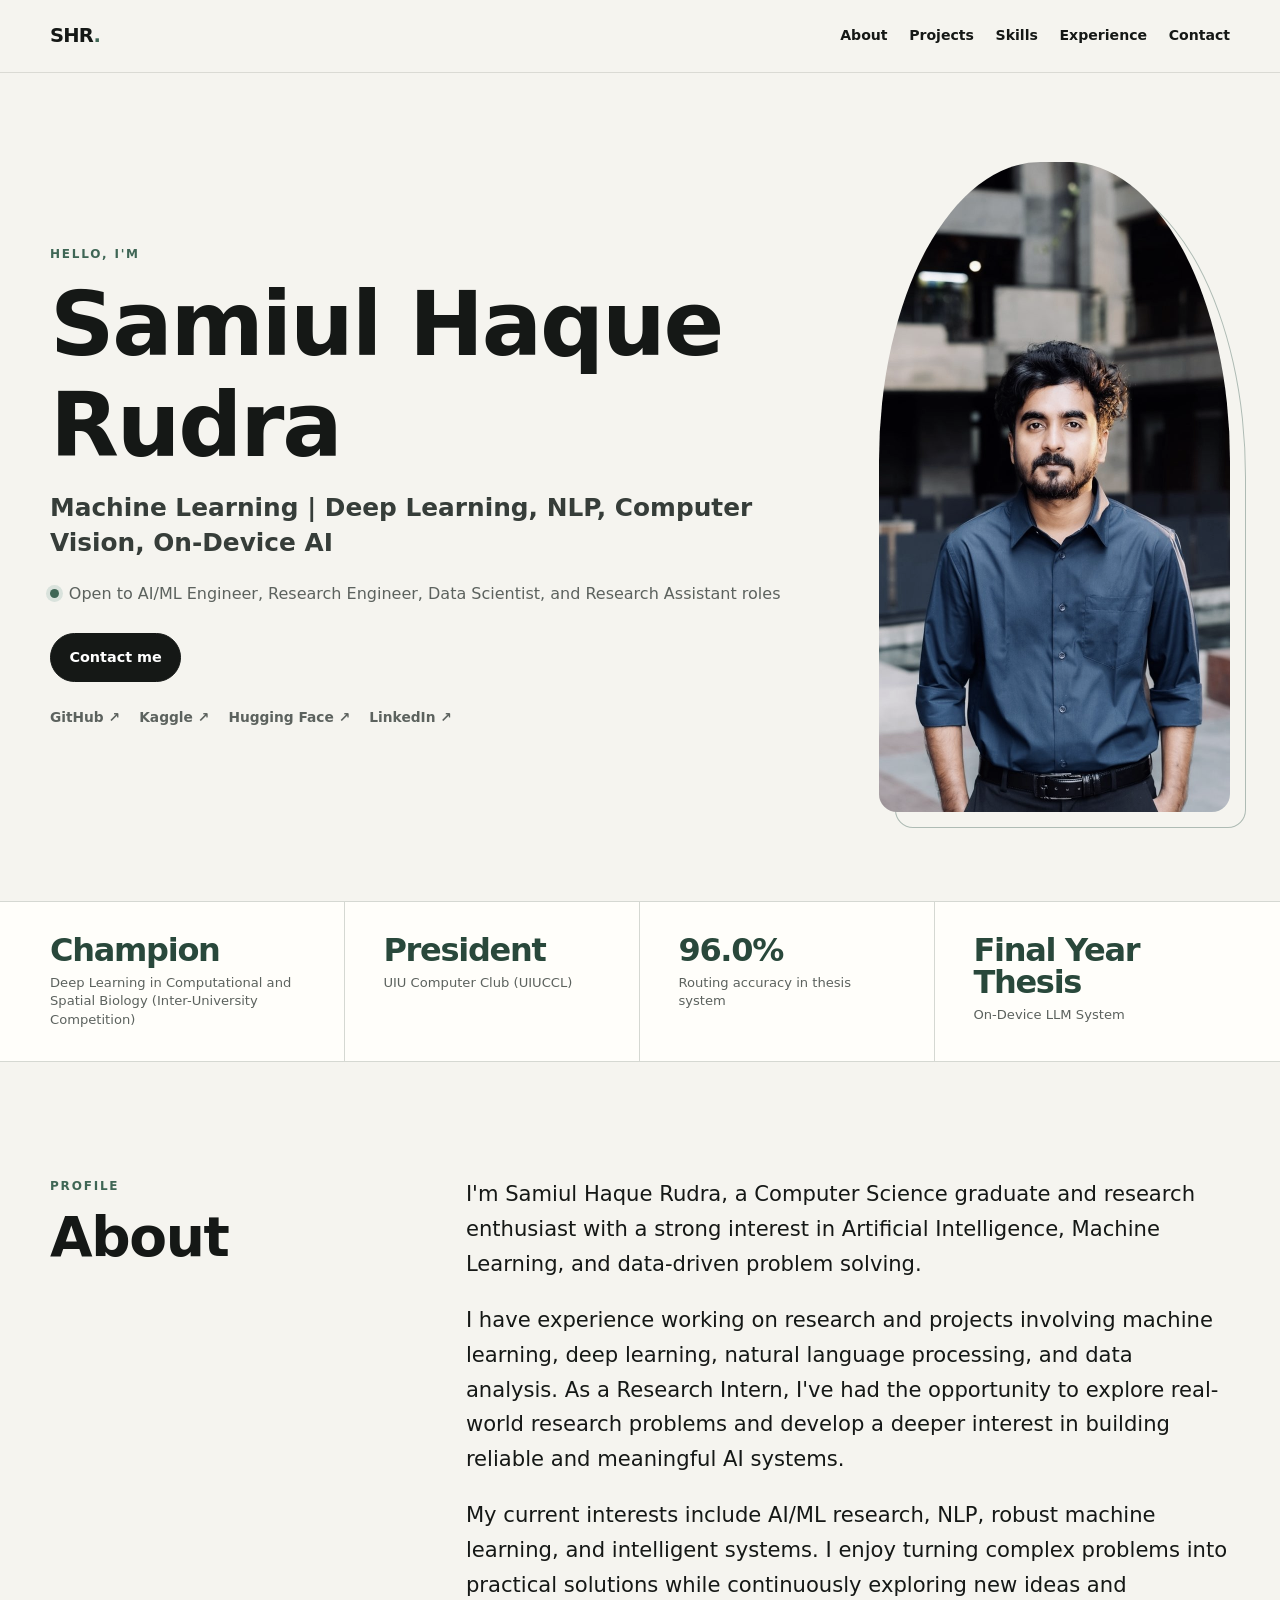
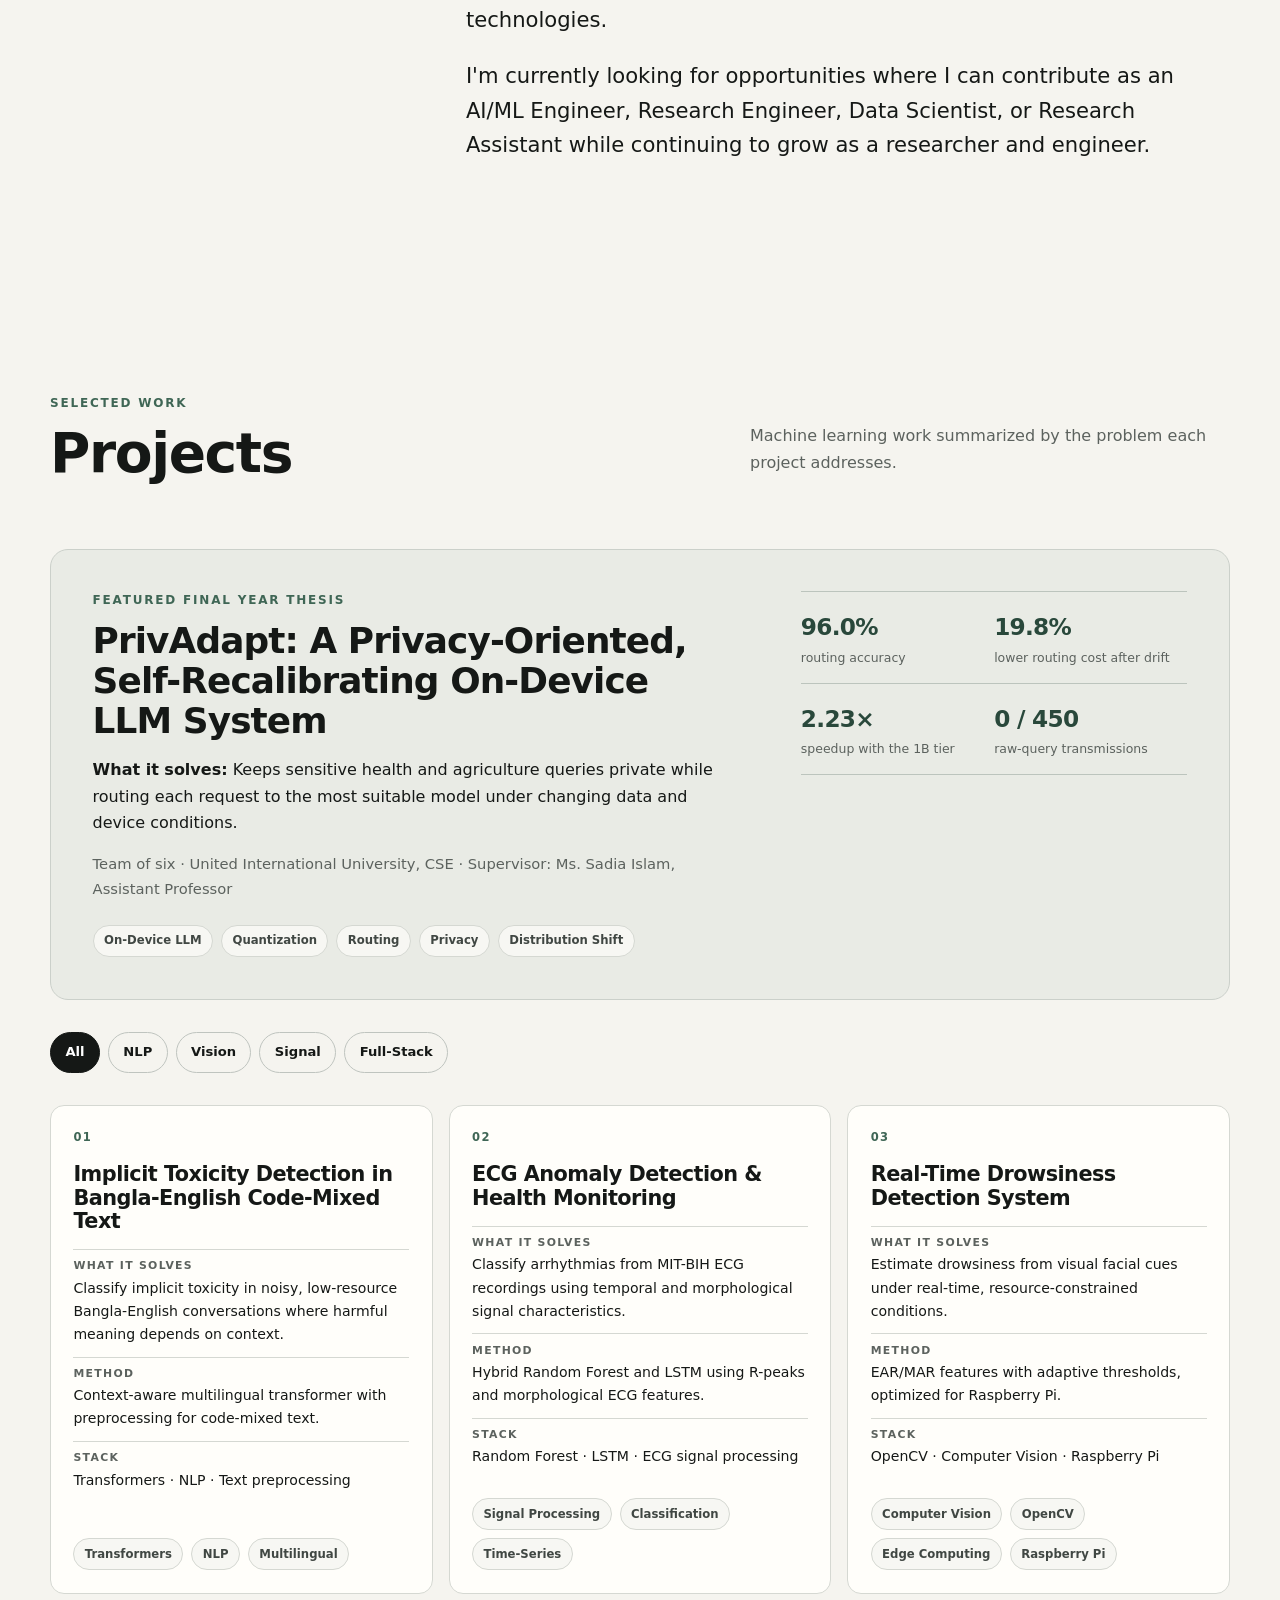
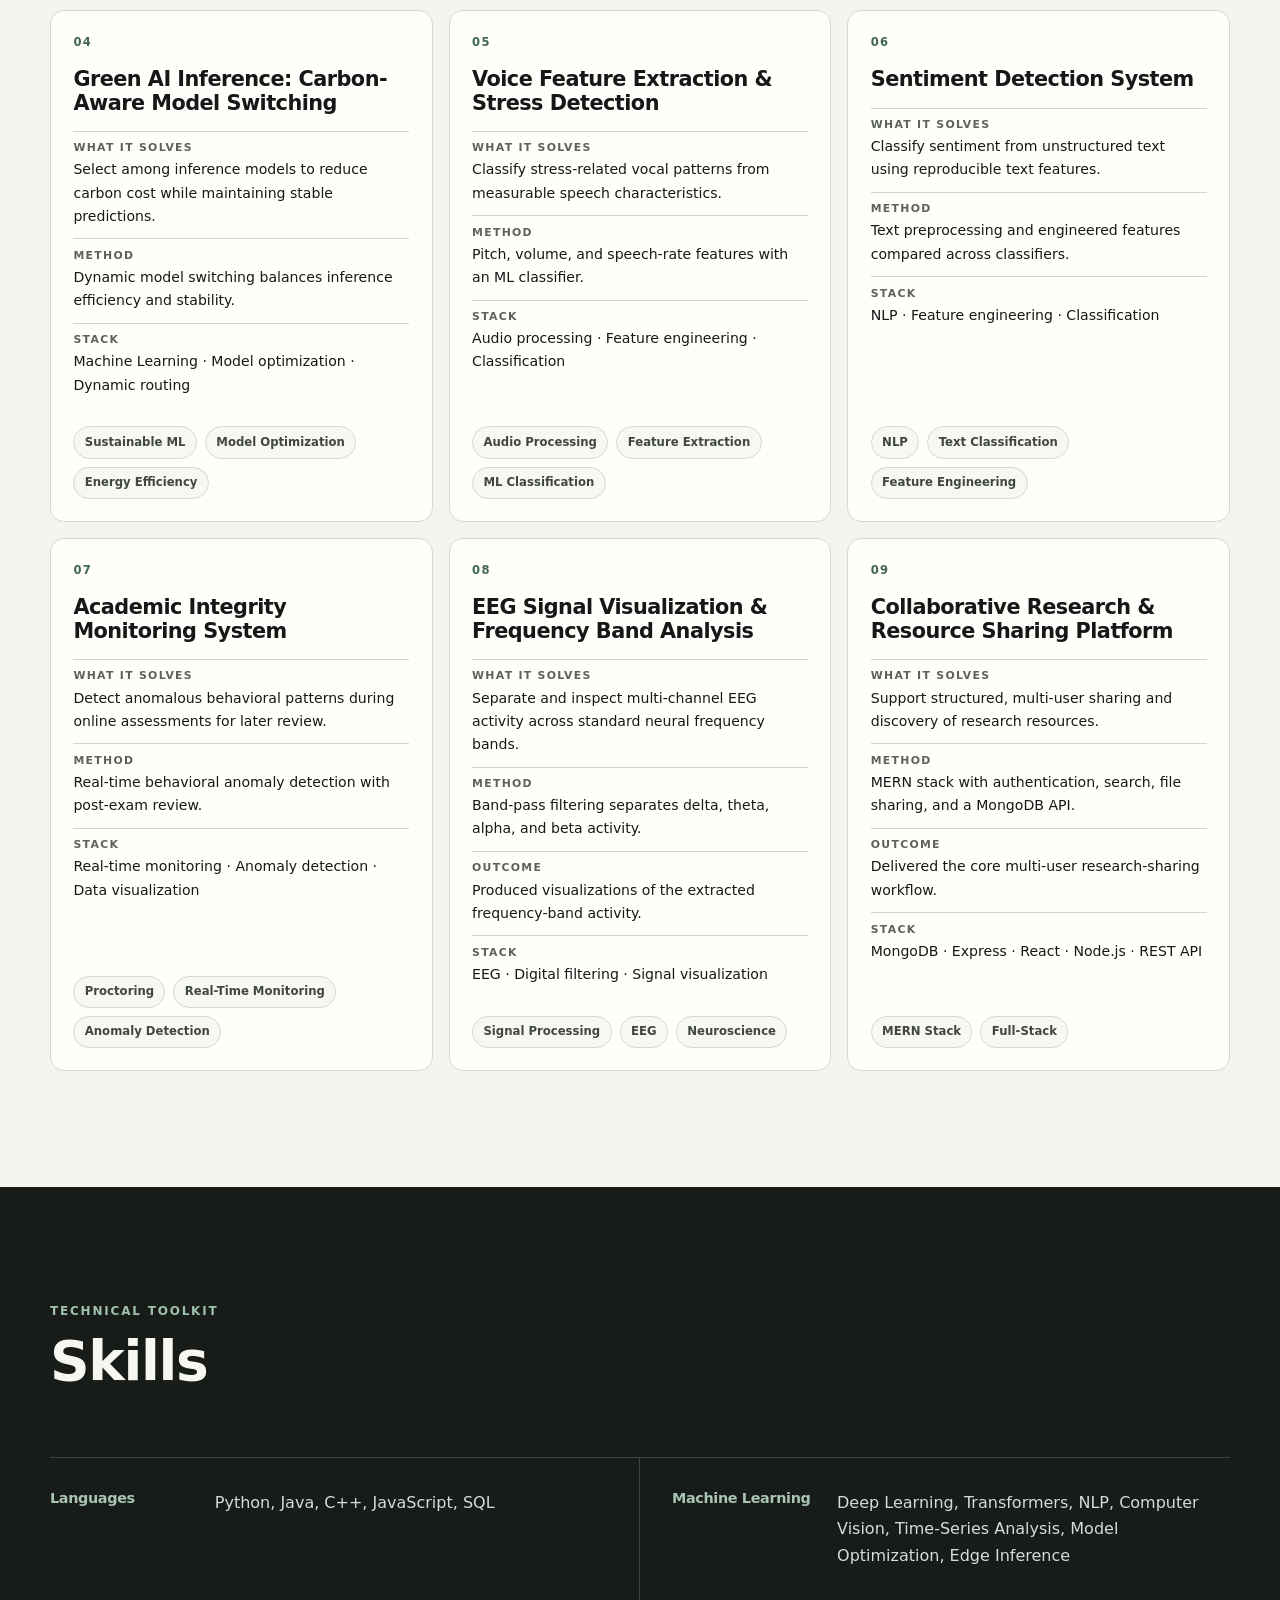
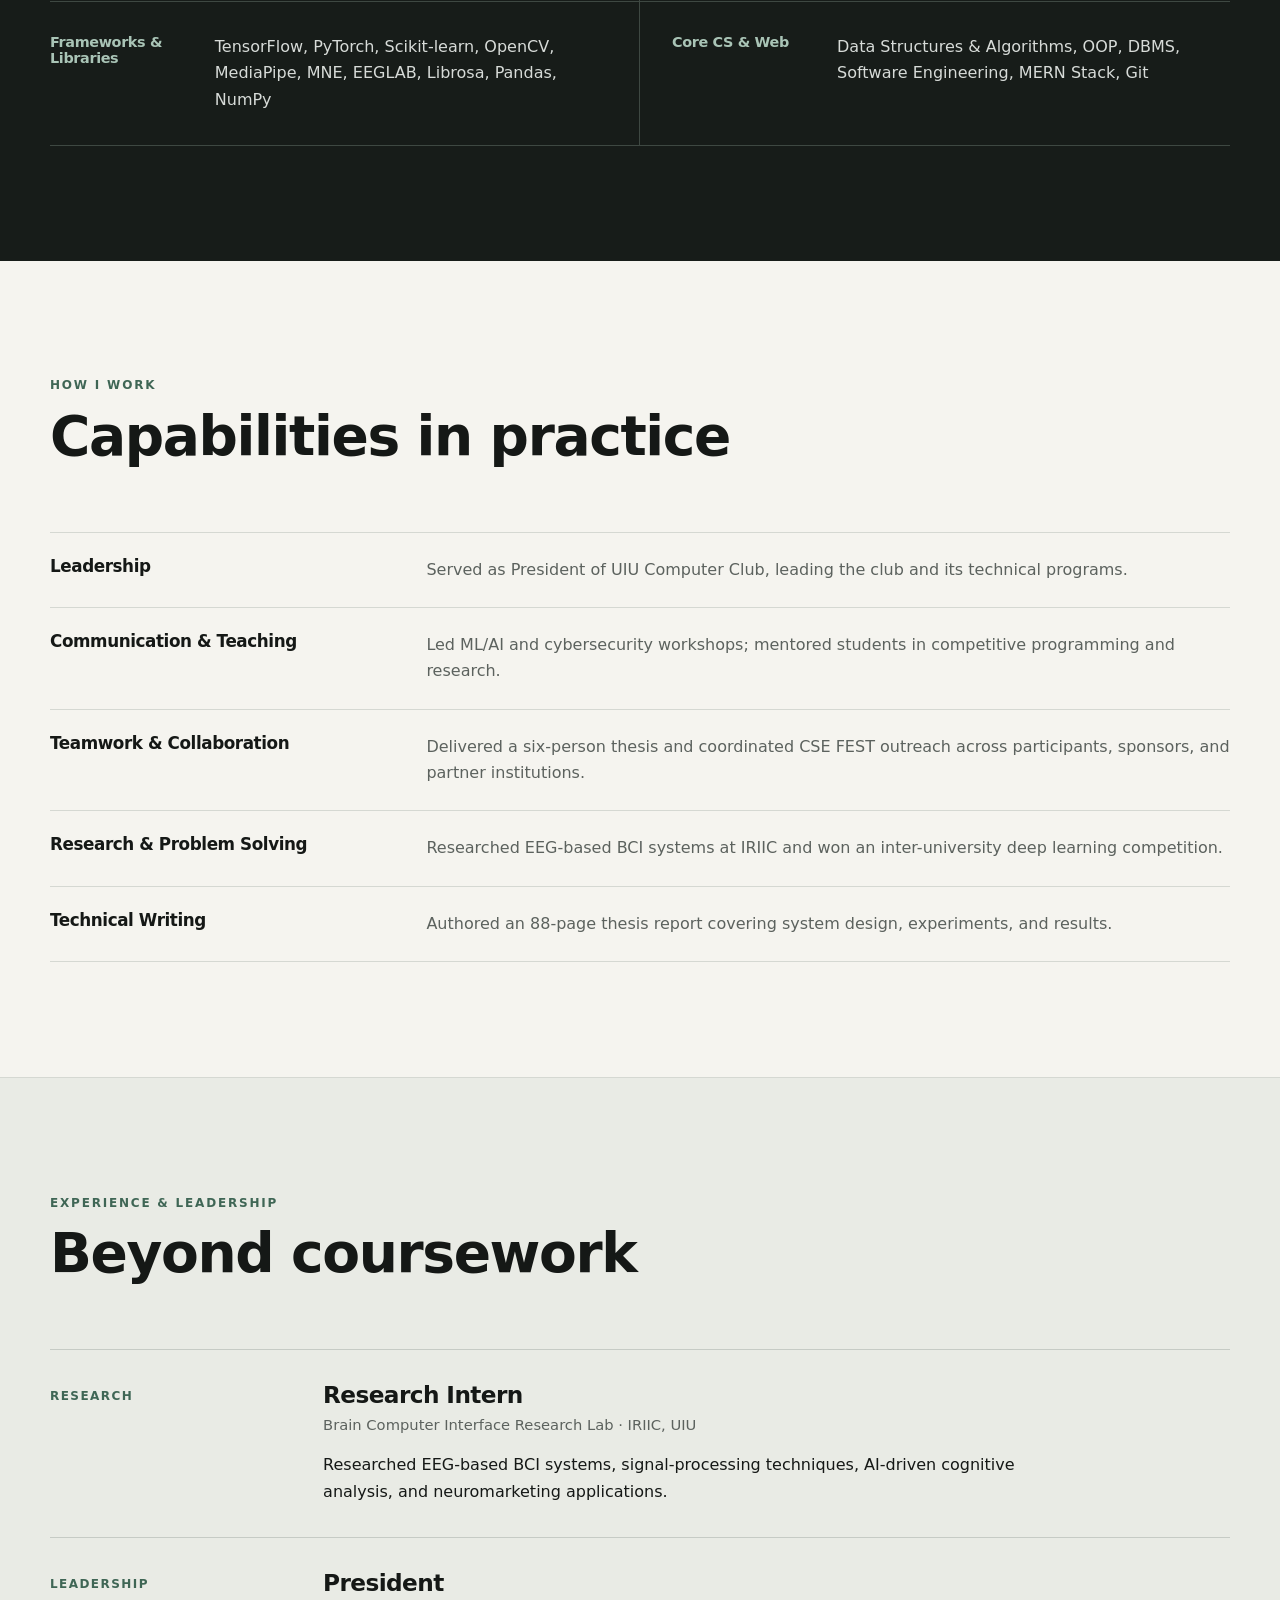
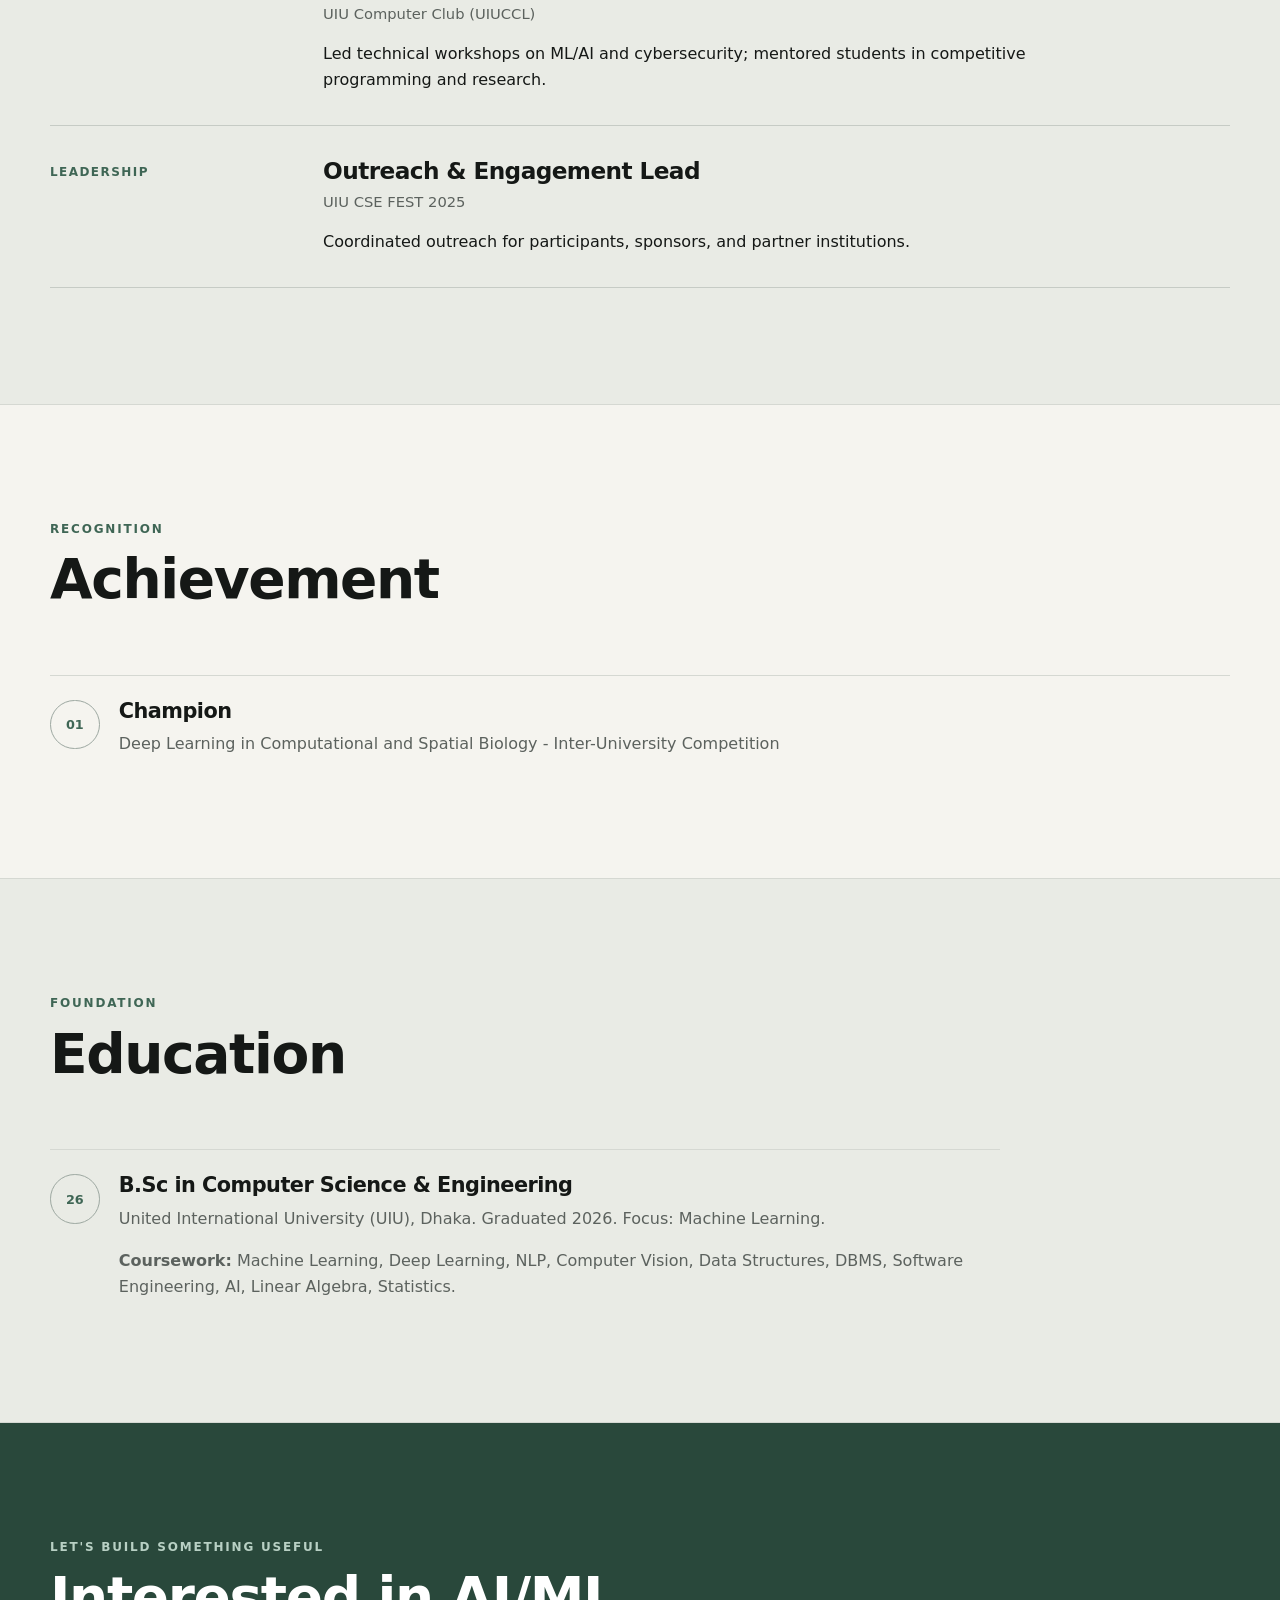
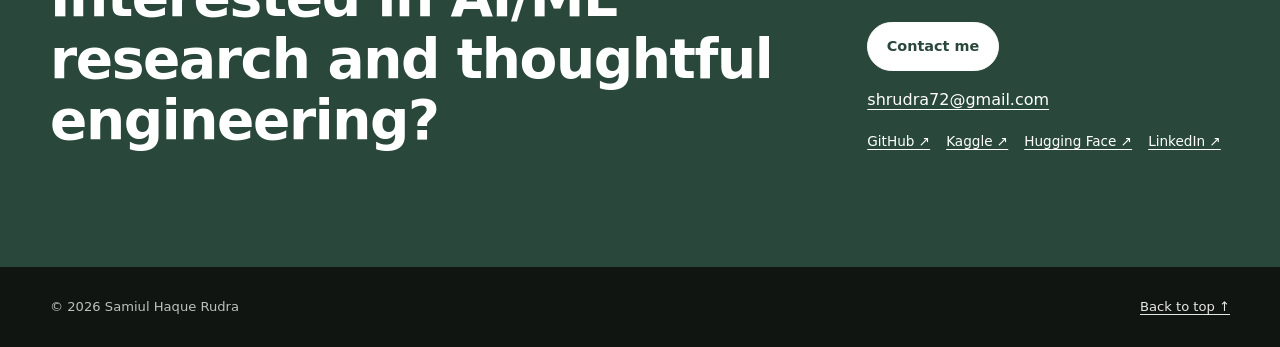
==== index.html @ e28c1e63 "Simplify project cards and feature thesis" ====
<!doctype html>
<html lang="en">
<head>
  <meta charset="utf-8">
  <meta name="viewport" content="width=device-width, initial-scale=1">
  <title>Samiul Haque Rudra | Machine Learning Engineer</title>
  <meta name="description" content="Samiul Haque Rudra, Computer Science graduate and research enthusiast in AI and Machine Learning, with work in deep learning, NLP, and robust, on-device intelligent systems.">
  <meta name="author" content="Samiul Haque Rudra">
  <meta name="theme-color" content="#f5f4ef">
  <link rel="canonical" href="https://sh-rudra.github.io/">
  <link rel="icon" href="assets/favicon.svg" type="image/svg+xml">
  <link rel="preload" href="assets/profile.jpg" as="image" type="image/jpeg">
  <link rel="stylesheet" href="styles.css">

  <meta property="og:type" content="website">
  <meta property="og:title" content="Samiul Haque Rudra | Machine Learning Engineer">
  <meta property="og:description" content="Samiul Haque Rudra, Computer Science graduate and research enthusiast in AI and Machine Learning, with work in deep learning, NLP, and robust, on-device intelligent systems.">
  <meta property="og:url" content="https://sh-rudra.github.io/">
  <meta property="og:image" content="https://sh-rudra.github.io/assets/preview.jpg">
  <meta property="og:image:alt" content="Samiul Haque Rudra — Machine Learning Engineer">
  <meta name="twitter:card" content="summary_large_image">
  <meta name="twitter:title" content="Samiul Haque Rudra | Machine Learning Engineer">
  <meta name="twitter:description" content="Samiul Haque Rudra, Computer Science graduate and research enthusiast in AI and Machine Learning, with work in deep learning, NLP, and robust, on-device intelligent systems.">
  <meta name="twitter:image" content="https://sh-rudra.github.io/assets/preview.jpg">

  <script type="application/ld+json">
  {
    "@context": "https://schema.org",
    "@type": "Person",
    "name": "Samiul Haque Rudra",
    "url": "https://sh-rudra.github.io/",
    "image": "https://sh-rudra.github.io/assets/profile.jpg",
    "email": "mailto:shrudra72@gmail.com",
    "jobTitle": "AI/ML Engineer | Research Engineer",
    "description": "Samiul Haque Rudra, Computer Science graduate and research enthusiast in AI and Machine Learning, with work in deep learning, NLP, and robust, on-device intelligent systems.",
    "alumniOf": {
      "@type": "CollegeOrUniversity",
      "name": "United International University"
    },
    "sameAs": [
      "https://github.com/sh-rudra",
      "https://www.linkedin.com/in/samiul-haque-rudra-5293703b8",
      "https://www.kaggle.com/samiulhaquerudra",
      "https://huggingface.co/Samiul0011"
    ],
    "knowsAbout": ["Machine Learning", "On-Device AI", "Natural Language Processing", "Computer Vision", "Signal Processing"]
  }
  </script>
</head>
<body>
  <a class="skip-link" href="#main-content">Skip to content</a>

  <header class="site-header" id="top">
    <nav class="nav container" aria-label="Primary navigation">
      <a class="wordmark" href="#top" aria-label="Samiul Haque Rudra, home">SHR<span>.</span></a>
      <button class="nav-toggle" type="button" aria-expanded="false" aria-controls="nav-links">
        <span class="sr-only">Toggle navigation</span>
        <span aria-hidden="true">Menu</span>
      </button>
      <div class="nav-links" id="nav-links">
        <a href="#about">About</a>
        <a href="#projects">Projects</a>
        <a href="#skills">Skills</a>
        <a href="#experience">Experience</a>
        <a href="#contact">Contact</a>
      </div>
    </nav>
  </header>

  <main id="main-content">
    <section class="hero container" aria-labelledby="hero-title">
      <div class="hero-copy">
        <p class="eyebrow">Hello, I'm</p>
        <h1 id="hero-title">Samiul Haque Rudra</h1>
        <p class="hero-role">Machine Learning <span aria-hidden="true">|</span> Deep Learning, NLP, Computer Vision, On-Device AI</p>
        <p class="status"><span aria-hidden="true"></span> Open to AI/ML Engineer, Research Engineer, Data Scientist, and Research Assistant roles</p>
        <div class="hero-actions">
          <a class="button" href="mailto:shrudra72@gmail.com">Contact me</a>
        </div>
        <div class="social-links" aria-label="Profile links">
          <a href="https://github.com/sh-rudra" target="_blank" rel="noopener noreferrer">GitHub <span aria-hidden="true">↗</span></a>
          <a href="https://www.kaggle.com/samiulhaquerudra" target="_blank" rel="noopener noreferrer">Kaggle <span aria-hidden="true">↗</span></a>
          <a href="https://huggingface.co/Samiul0011" target="_blank" rel="noopener noreferrer">Hugging Face <span aria-hidden="true">↗</span></a>
          <a href="https://www.linkedin.com/in/samiul-haque-rudra-5293703b8" target="_blank" rel="noopener noreferrer">LinkedIn <span aria-hidden="true">↗</span></a>
        </div>
      </div>
      <figure class="portrait-wrap">
        <img src="assets/profile.jpg" width="520" height="650" alt="Portrait of Samiul Haque Rudra" class="portrait" fetchpriority="high">
      </figure>
    </section>

    <section class="highlights" aria-label="Career highlights">
      <div class="container highlight-grid">
        <article><strong>Champion</strong><p>Deep Learning in Computational and Spatial Biology (Inter-University Competition)</p></article>
        <article><strong>President</strong><p>UIU Computer Club (UIUCCL)</p></article>
        <article><strong>96.0%</strong><p>Routing accuracy in thesis system</p></article>
        <article><strong>Final Year Thesis</strong><p>On-Device LLM System</p></article>
      </div>
    </section>

    <section class="section container about" id="about" aria-labelledby="about-title">
      <div class="section-heading">
        <p class="eyebrow">Profile</p>
        <h2 id="about-title">About</h2>
      </div>
      <div class="about-copy">
        <p>I'm Samiul Haque Rudra, a Computer Science graduate and research enthusiast with a strong interest in Artificial Intelligence, Machine Learning, and data-driven problem solving.</p>
        <p>I have experience working on research and projects involving machine learning, deep learning, natural language processing, and data analysis. As a Research Intern, I've had the opportunity to explore real-world research problems and develop a deeper interest in building reliable and meaningful AI systems.</p>
        <p>My current interests include AI/ML research, NLP, robust machine learning, and intelligent systems. I enjoy turning complex problems into practical solutions while continuously exploring new ideas and technologies.</p>
        <p>I'm currently looking for opportunities where I can contribute as an AI/ML Engineer, Research Engineer, Data Scientist, or Research Assistant while continuing to grow as a researcher and engineer.</p>
      </div>
    </section>

    <section class="section container" id="projects" aria-labelledby="projects-title">
      <div class="section-heading section-heading-row">
        <div>
          <p class="eyebrow">Selected work</p>
          <h2 id="projects-title">Projects</h2>
        </div>
        <p>Machine learning work summarized by the problem each project addresses.</p>
      </div>
      <article class="thesis-project" id="thesis" aria-labelledby="thesis-project-title">
        <div class="thesis-project-copy">
          <p class="eyebrow">Featured final year thesis</p>
          <h3 id="thesis-project-title">PrivAdapt: A Privacy-Oriented, Self-Recalibrating On-Device LLM System</h3>
          <p><strong>What it solves:</strong> Keeps sensitive health and agriculture queries private while routing each request to the most suitable model under changing data and device conditions.</p>
          <p class="meta">Team of six · United International University, CSE · Supervisor: Ms. Sadia Islam, Assistant Professor</p>
          <ul class="tags" aria-label="Thesis topics">
            <li>On-Device LLM</li><li>Quantization</li><li>Routing</li><li>Privacy</li><li>Distribution Shift</li>
          </ul>
        </div>
        <dl class="thesis-results" aria-label="Thesis results">
          <div><dt>96.0%</dt><dd>routing accuracy</dd></div>
          <div><dt>19.8%</dt><dd>lower routing cost after drift</dd></div>
          <div><dt>2.23×</dt><dd>speedup with the 1B tier</dd></div>
          <div><dt>0 / 450</dt><dd>raw-query transmissions</dd></div>
        </dl>
      </article>
      <div class="filters" role="group" aria-label="Filter projects by category">
        <button class="filter is-active" type="button" data-filter="all" aria-pressed="true">All</button>
        <button class="filter" type="button" data-filter="nlp" aria-pressed="false">NLP</button>
        <button class="filter" type="button" data-filter="vision" aria-pressed="false">Vision</button>
        <button class="filter" type="button" data-filter="signal" aria-pressed="false">Signal</button>
        <button class="filter" type="button" data-filter="full-stack" aria-pressed="false">Full-Stack</button>
      </div>
      <div class="project-grid" id="project-grid" aria-live="polite">
        <p class="loading">Loading projects…</p>
      </div>
      <noscript><p class="notice">JavaScript is required to load the project case studies.</p></noscript>
    </section>

    <section class="section section-dark" id="skills" aria-labelledby="skills-title">
      <div class="container">
        <div class="section-heading">
          <p class="eyebrow">Technical toolkit</p>
          <h2 id="skills-title">Skills</h2>
        </div>
        <div class="skill-grid">
          <article><h3>Languages</h3><p>Python, Java, C++, JavaScript, SQL</p></article>
          <article><h3>Machine Learning</h3><p>Deep Learning, Transformers, NLP, Computer Vision, Time-Series Analysis, Model Optimization, Edge Inference</p></article>
          <article><h3>Frameworks &amp; Libraries</h3><p>TensorFlow, PyTorch, Scikit-learn, OpenCV, MediaPipe, MNE, EEGLAB, Librosa, Pandas, NumPy</p></article>
          <article><h3>Core CS &amp; Web</h3><p>Data Structures &amp; Algorithms, OOP, DBMS, Software Engineering, MERN Stack, Git</p></article>
        </div>
      </div>
    </section>

    <section class="section container" id="soft-skills" aria-labelledby="soft-skills-title">
      <div class="section-heading">
        <p class="eyebrow">How I work</p>
        <h2 id="soft-skills-title">Capabilities in practice</h2>
      </div>
      <div class="evidence-list">
        <article><h3>Leadership</h3><p>Served as President of UIU Computer Club, leading the club and its technical programs.</p></article>
        <article><h3>Communication &amp; Teaching</h3><p>Led ML/AI and cybersecurity workshops; mentored students in competitive programming and research.</p></article>
        <article><h3>Teamwork &amp; Collaboration</h3><p>Delivered a six-person thesis and coordinated CSE FEST outreach across participants, sponsors, and partner institutions.</p></article>
        <article><h3>Research &amp; Problem Solving</h3><p>Researched EEG-based BCI systems at IRIIC and won an inter-university deep learning competition.</p></article>
        <article><h3>Technical Writing</h3><p>Authored an 88-page thesis report covering system design, experiments, and results.</p></article>
      </div>
    </section>

    <section class="section section-tinted" id="experience" aria-labelledby="experience-title">
      <div class="container">
        <div class="section-heading">
          <p class="eyebrow">Experience &amp; Leadership</p>
          <h2 id="experience-title">Beyond coursework</h2>
        </div>
        <div class="timeline">
          <article>
            <div><span class="timeline-type">Research</span></div>
            <div><h3>Research Intern</h3><p class="meta">Brain Computer Interface Research Lab · IRIIC, UIU</p><p>Researched EEG-based BCI systems, signal-processing techniques, AI-driven cognitive analysis, and neuromarketing applications.</p></div>
          </article>
          <article>
            <div><span class="timeline-type">Leadership</span></div>
            <div><h3>President</h3><p class="meta">UIU Computer Club (UIUCCL)</p><p>Led technical workshops on ML/AI and cybersecurity; mentored students in competitive programming and research.</p></div>
          </article>
          <article>
            <div><span class="timeline-type">Leadership</span></div>
            <div><h3>Outreach &amp; Engagement Lead</h3><p class="meta">UIU CSE FEST 2025</p><p>Coordinated outreach for participants, sponsors, and partner institutions.</p></div>
          </article>
        </div>
      </div>
    </section>

    <section class="section container" id="achievements" aria-labelledby="achievements-title">
      <div class="section-heading"><p class="eyebrow">Recognition</p><h2 id="achievements-title">Achievement</h2></div>
      <article class="compact-card"><span class="award-mark" aria-hidden="true">01</span><div><h3>Champion</h3><p>Deep Learning in Computational and Spatial Biology - Inter-University Competition</p></div></article>
    </section>

    <section class="section section-tinted" id="education" aria-labelledby="education-title">
      <div class="container">
        <div class="section-heading"><p class="eyebrow">Foundation</p><h2 id="education-title">Education</h2></div>
        <article class="compact-card education-card"><span class="award-mark" aria-hidden="true">26</span><div><h3>B.Sc in Computer Science &amp; Engineering</h3><p>United International University (UIU), Dhaka. Graduated 2026. Focus: Machine Learning.</p><p class="coursework"><strong>Coursework:</strong> Machine Learning, Deep Learning, NLP, Computer Vision, Data Structures, DBMS, Software Engineering, AI, Linear Algebra, Statistics.</p></div></article>
      </div>
    </section>

    <section class="section contact" id="contact" aria-labelledby="contact-title">
      <div class="container contact-inner">
        <div>
          <p class="eyebrow">Let's build something useful</p>
          <h2 id="contact-title">Interested in AI/ML research and thoughtful engineering?</h2>
        </div>
        <div class="contact-actions">
          <a class="button button-light" href="mailto:shrudra72@gmail.com">Contact me</a>
          <a href="mailto:shrudra72@gmail.com">shrudra72@gmail.com</a>
          <div class="contact-links">
            <a href="https://github.com/sh-rudra" target="_blank" rel="noopener noreferrer">GitHub ↗</a>
            <a href="https://www.kaggle.com/samiulhaquerudra" target="_blank" rel="noopener noreferrer">Kaggle ↗</a>
            <a href="https://huggingface.co/Samiul0011" target="_blank" rel="noopener noreferrer">Hugging Face ↗</a>
            <a href="https://www.linkedin.com/in/samiul-haque-rudra-5293703b8" target="_blank" rel="noopener noreferrer">LinkedIn ↗</a>
          </div>
        </div>
      </div>
    </section>
  </main>

  <footer class="site-footer">
    <div class="container"><p>© <span id="year">2026</span> Samiul Haque Rudra</p><a href="#top">Back to top ↑</a></div>
  </footer>
  <script src="script.js" defer></script>
</body>
</html>
---- styles.css ----
:root {
  --paper: #f5f4ef;
  --surface: #fffefa;
  --ink: #151816;
  --muted: #5c625e;
  --line: #d5d8d2;
  --accent: #3f6655;
  --accent-dark: #29483b;
  --dark: #171c19;
  --max: 1180px;
  --radius: 18px;
}

* { box-sizing: border-box; }
html { scroll-padding-top: 6rem; }
body { margin: 0; background: var(--paper); color: var(--ink); font-family: Inter, ui-sans-serif, system-ui, -apple-system, BlinkMacSystemFont, "Segoe UI", sans-serif; font-size: 1rem; line-height: 1.65; -webkit-font-smoothing: antialiased; }
img { display: block; max-width: 100%; }
a { color: inherit; text-decoration-thickness: 1px; text-underline-offset: 0.22em; }
a:hover { color: var(--accent); }
button, a { -webkit-tap-highlight-color: transparent; }
button, input { font: inherit; }
:focus-visible { outline: 3px solid #769988; outline-offset: 4px; border-radius: 3px; }
h1, h2, h3, h4, p { margin-top: 0; }
h1, h2, h3, h4 { line-height: 1.12; letter-spacing: -0.025em; }
h1 { margin-bottom: 1rem; font-size: clamp(3rem, 7vw, 6.5rem); font-weight: 720; }
h2 { margin-bottom: 0; font-size: clamp(2.2rem, 4.3vw, 4.4rem); font-weight: 680; }
h3 { font-size: 1.3rem; }
.container { width: min(calc(100% - 2rem), var(--max)); margin-inline: auto; }
.section { padding-block: clamp(5rem, 9vw, 8.5rem); }
.section-tinted { background: #e9ebe5; border-block: 1px solid var(--line); }
.section-dark { background: var(--dark); color: #f7f6f1; }
.section-heading { margin-bottom: clamp(2.25rem, 5vw, 4.5rem); }
.section-heading-row { display: flex; align-items: end; justify-content: space-between; gap: 2rem; }
.section-heading-row > p { max-width: 30rem; margin-bottom: .55rem; color: var(--muted); }
.eyebrow { margin-bottom: .6rem; color: var(--accent); font-size: .75rem; font-weight: 760; letter-spacing: .15em; text-transform: uppercase; }
.meta { color: var(--muted); font-size: .92rem; }
.fine-print { color: var(--muted); font-size: .84rem; }
.sr-only { position: absolute; width: 1px; height: 1px; padding: 0; margin: -1px; overflow: hidden; clip: rect(0,0,0,0); white-space: nowrap; border: 0; }
.skip-link { position: fixed; z-index: 100; top: .75rem; left: .75rem; padding: .7rem 1rem; background: var(--ink); color: white; transform: translateY(-160%); }
.skip-link:focus { transform: translateY(0); }

.site-header { position: sticky; z-index: 20; top: 0; border-bottom: 1px solid rgba(21,24,22,.12); background: rgba(245,244,239,.96); }
.nav { min-height: 4.5rem; display: flex; align-items: center; gap: 1.4rem; }
.wordmark { margin-right: auto; font-size: 1.22rem; font-weight: 850; text-decoration: none; letter-spacing: -.04em; }
.wordmark span { color: var(--accent); }
.nav-links { display: flex; align-items: center; gap: 1.35rem; }
.nav-links a { font-size: .88rem; font-weight: 620; text-decoration: none; }
.nav-toggle { display: none; border: 0; background: transparent; color: var(--ink); font-weight: 700; cursor: pointer; }
.button { display: inline-flex; min-height: 3rem; align-items: center; justify-content: center; padding: .75rem 1.15rem; border: 1px solid var(--ink); border-radius: 999px; background: var(--ink); color: white; font-size: .9rem; font-weight: 720; text-decoration: none; }
.button:hover { background: var(--accent-dark); border-color: var(--accent-dark); color: white; }
.button-secondary { background: transparent; color: var(--ink); }
.button-secondary:hover { background: var(--ink); border-color: var(--ink); }

.hero { min-height: calc(100svh - 4.5rem); display: grid; grid-template-columns: minmax(0, 1.5fr) minmax(260px, .7fr); align-items: center; gap: clamp(2rem, 6vw, 6rem); padding-block: clamp(2.5rem, 6vw, 5rem); }
.hero-copy { max-width: 800px; }
.hero-role { max-width: 740px; margin-bottom: 1.25rem; color: #363d39; font-size: clamp(1.08rem, 2vw, 1.55rem); font-weight: 550; line-height: 1.4; }
.status { display: flex; align-items: center; gap: .6rem; margin-bottom: 1.6rem; color: var(--muted); }
.status span { width: .58rem; height: .58rem; flex: 0 0 auto; border-radius: 50%; background: var(--accent); box-shadow: 0 0 0 4px #d9e2dc; }
.hero-actions { display: flex; flex-wrap: wrap; gap: .7rem; margin-bottom: 1.5rem; }
.social-links { display: flex; flex-wrap: wrap; gap: .6rem 1.2rem; }
.social-links a { color: var(--muted); font-size: .86rem; font-weight: 650; text-decoration: none; }
.social-links a:hover { color: var(--accent); }
.portrait-wrap { position: relative; margin: 0; justify-self: end; }
.portrait-wrap::before { content: ""; position: absolute; z-index: -1; inset: 1rem -1rem -1rem 1rem; border: 1px solid #aebbb4; border-radius: 46% 46% 18px 18px; }
.portrait { width: min(31vw, 390px); aspect-ratio: 4 / 5; border-radius: 46% 46% 18px 18px; object-fit: cover; object-position: center 24%; filter: saturate(.7) contrast(1.04); }

.highlights { border-block: 1px solid var(--line); background: var(--surface); }
.highlight-grid { display: grid; grid-template-columns: repeat(4, 1fr); }
.highlight-grid article { min-width: 0; padding: 2rem clamp(1rem, 3vw, 2.4rem); border-right: 1px solid var(--line); }
.highlight-grid article:first-child { padding-left: 0; }
.highlight-grid article:last-child { border-right: 0; }
.highlight-grid strong { display: block; margin-bottom: .5rem; color: var(--accent-dark); font-size: clamp(1.6rem, 2.5vw, 2.6rem); line-height: 1; letter-spacing: -.04em; }
.highlight-grid strong span { font-size: .55em; }
.highlight-grid p { margin: 0; color: var(--muted); font-size: .82rem; line-height: 1.4; }

.about { display: grid; grid-template-columns: .65fr 1.35fr; gap: 3rem; }
.about-copy { max-width: 72ch; font-size: clamp(1.08rem, 1.7vw, 1.32rem); line-height: 1.65; }
.about-copy p:last-child { margin-bottom: 0; }
.tags { display: flex; flex-wrap: wrap; gap: .5rem; padding: 0; margin: 1.5rem 0 0; list-style: none; }
.tags li { padding: .34rem .65rem; border: 1px solid var(--line); border-radius: 999px; color: #404743; background: #f7f7f3; font-size: .73rem; font-weight: 650; }
.thesis-project { display: grid; grid-template-columns: 1.25fr .75fr; gap: clamp(2rem, 5vw, 4rem); margin-bottom: 2rem; padding: clamp(1.5rem, 4vw, 2.6rem); border: 1px solid #cbd0ca; border-radius: var(--radius); background: #e9ebe5; }
.thesis-project-copy h3 { max-width: 760px; margin-bottom: 1rem; font-size: clamp(1.5rem, 2.8vw, 2.5rem); }
.thesis-project-copy > p:not(.eyebrow):not(.meta) { max-width: 730px; font-size: 1rem; }
.thesis-results { display: grid; grid-template-columns: 1fr 1fr; align-content: start; margin: 0; border-top: 1px solid #bcc4bd; }
.thesis-results div { padding: 1rem .7rem 1rem 0; border-bottom: 1px solid #bcc4bd; }
.thesis-results dt { color: var(--accent-dark); font-size: 1.45rem; font-weight: 790; letter-spacing: -.03em; }
.thesis-results dd { margin: .2rem 0 0; color: var(--muted); font-size: .78rem; line-height: 1.35; }

.filters { display: flex; flex-wrap: wrap; gap: .5rem; margin-bottom: 2rem; }
.filter { padding: .55rem .9rem; border: 1px solid #bfc4bf; border-radius: 999px; background: transparent; color: var(--ink); font-size: .82rem; font-weight: 680; cursor: pointer; }
.filter:hover, .filter.is-active { border-color: var(--ink); background: var(--ink); color: white; }
.project-grid { display: grid; grid-template-columns: repeat(3, 1fr); gap: 1rem; }
.project-card { display: flex; min-width: 0; min-height: 100%; flex-direction: column; padding: 1.4rem; border: 1px solid var(--line); border-radius: 14px; background: var(--surface); }
.project-card:hover { border-color: #9aa69f; }
.project-index { margin-bottom: 1rem; color: var(--accent); font-size: .72rem; font-weight: 760; letter-spacing: .12em; }
.project-card h3 { margin-bottom: 1rem; font-size: 1.3rem; }
.case-row { padding-block: .65rem; border-top: 1px solid var(--line); }
.case-row h4 { margin-bottom: .25rem; color: var(--muted); font-size: .68rem; letter-spacing: .12em; text-transform: uppercase; }
.case-row p, .case-row ul { margin: 0; font-size: .88rem; }
.case-row ul { padding-left: 1.1rem; }
.case-row li + li { margin-top: .3rem; }
.project-card .tags { margin-top: auto; padding-top: 1.2rem; }
.project-link { display: inline-block; margin-top: 1.1rem; font-size: .85rem; font-weight: 720; }
.loading, .notice { grid-column: 1 / -1; padding: 2rem; border: 1px solid var(--line); color: var(--muted); text-align: center; }

.section-dark .eyebrow { color: #9fc0af; }
.skill-grid { display: grid; grid-template-columns: 1fr 1fr; border-top: 1px solid #3e4842; }
.skill-grid article { display: grid; grid-template-columns: .55fr 1.45fr; gap: 1rem; padding: 2rem 0; border-bottom: 1px solid #3e4842; }
.skill-grid article:nth-child(odd) { padding-right: 2rem; border-right: 1px solid #3e4842; }
.skill-grid article:nth-child(even) { padding-left: 2rem; }
.skill-grid h3 { margin: 0; color: #a9c4b6; font-size: .9rem; }
.skill-grid p { margin: 0; color: #d7dbd8; }
.evidence-list { border-top: 1px solid var(--line); }
.evidence-list article { display: grid; grid-template-columns: .6fr 1.4fr; gap: 2rem; padding: 1.5rem 0; border-bottom: 1px solid var(--line); }
.evidence-list h3, .evidence-list p { margin: 0; }
.evidence-list h3 { font-size: 1.05rem; }
.evidence-list p { color: var(--muted); }

.timeline { border-top: 1px solid #c6cbc5; }
.timeline article { display: grid; grid-template-columns: .42fr 1.58fr; gap: 2rem; padding: 2rem 0; border-bottom: 1px solid #c6cbc5; }
.timeline h3 { margin-bottom: .35rem; font-size: 1.45rem; }
.timeline p:last-child { max-width: 760px; margin-bottom: 0; }
.timeline-type { color: var(--accent); font-size: .75rem; font-weight: 760; letter-spacing: .12em; text-transform: uppercase; }
.compact-card { display: grid; grid-template-columns: auto 1fr; gap: 1.2rem; padding-top: 1.5rem; border-top: 1px solid var(--line); }
.compact-card h3 { margin-bottom: .5rem; }
.compact-card p { margin-bottom: .35rem; color: var(--muted); }
.award-mark { display: grid; width: 3.1rem; height: 3.1rem; place-items: center; border: 1px solid #9da8a1; border-radius: 50%; color: var(--accent); font-size: .8rem; font-weight: 800; }
.education-card { max-width: 950px; }
.coursework { max-width: 850px; padding-top: .65rem; }

.contact { background: var(--accent-dark); color: white; }
.contact .eyebrow { color: #b8d0c4; }
.contact-inner { display: grid; grid-template-columns: 1.35fr .65fr; gap: 4rem; align-items: end; }
.contact h2 { max-width: 780px; }
.contact-actions { display: flex; align-items: flex-start; flex-direction: column; gap: 1rem; }
.button-light { border-color: white; background: white; color: var(--accent-dark); }
.button-light:hover { border-color: #e2e8e4; background: #e2e8e4; color: var(--accent-dark); }
.contact-actions > a:not(.button), .contact-links a { color: white; }
.contact-links { display: flex; flex-wrap: wrap; gap: .4rem 1rem; }
.contact-links a { font-size: .85rem; }
.site-footer { background: #111512; color: #bbc1bd; }
.site-footer .container { min-height: 5rem; display: flex; align-items: center; justify-content: space-between; gap: 1rem; }
.site-footer p { margin: 0; font-size: .82rem; }
.site-footer a { color: #e5e8e6; font-size: .82rem; }

@media (max-width: 900px) {
  .nav-toggle { display: block; }
  .nav-links { position: absolute; top: 100%; right: 1rem; left: 1rem; display: none; align-items: stretch; flex-direction: column; gap: 0; padding: .6rem; border: 1px solid var(--line); border-radius: 12px; background: var(--surface); box-shadow: 0 12px 30px rgba(20,25,22,.12); }
  .nav-links.is-open { display: flex; }
  .nav-links a { padding: .75rem; }
  .hero { grid-template-columns: 1fr .48fr; }
  .project-grid { grid-template-columns: 1fr 1fr; }
  .highlight-grid { grid-template-columns: 1fr 1fr; }
  .highlight-grid article:nth-child(2) { border-right: 0; }
  .highlight-grid article:nth-child(-n+2) { border-bottom: 1px solid var(--line); }
  .highlight-grid article:nth-child(3) { padding-left: 0; }
  .thesis-project { grid-template-columns: 1fr; }
  .skill-grid { grid-template-columns: 1fr; }
  .skill-grid article:nth-child(odd), .skill-grid article:nth-child(even) { padding-inline: 0; border-right: 0; }
}

@media (max-width: 650px) {
  .container { width: min(calc(100% - 1.25rem), var(--max)); }
  .nav { min-height: 4rem; gap: .8rem; }
  .hero { min-height: calc(100svh - 4rem); grid-template-columns: 1fr; gap: 1.3rem; align-content: center; padding-block: 1.5rem 2rem; }
  .hero-copy { display: contents; }
  .hero .eyebrow { margin-bottom: -.8rem; }
  .hero h1 { margin-bottom: -.6rem; font-size: clamp(2.65rem, 13vw, 4.2rem); }
  .hero-role { margin-bottom: -.35rem; font-size: 1rem; }
  .portrait-wrap { grid-row: 4; justify-self: start; }
  .portrait-wrap::before { inset: .55rem -.55rem -.55rem .55rem; }
  .portrait { width: 118px; border-radius: 50%; aspect-ratio: 1; }
  .status { grid-row: 5; margin: -.1rem 0 0; font-size: .86rem; }
  .hero-actions { grid-row: 6; margin: 0; }
  .social-links { grid-row: 7; }
  .highlight-grid article { padding: 1.35rem .9rem; }
  .highlight-grid strong { font-size: 1.45rem; }
  .about { grid-template-columns: 1fr; gap: 0; }
  .about-copy { font-size: 1.1rem; }
  .section-heading-row { align-items: start; flex-direction: column; gap: .8rem; }
  .project-grid { grid-template-columns: 1fr; }
  .skill-grid article { grid-template-columns: 1fr; gap: .5rem; }
  .evidence-list article, .timeline article { grid-template-columns: 1fr; gap: .5rem; }
  .contact-inner { grid-template-columns: 1fr; gap: 2.5rem; }
}

@media print {
  :root { --paper: white; --surface: white; --ink: black; }
  body { background: white; color: black; font-size: 10pt; }
  .site-header, .hero-actions, .social-links, .filters, .contact, .site-footer, .skip-link { display: none !important; }
  .hero { min-height: auto; grid-template-columns: 1fr auto; padding: 1cm 0; }
  .portrait { width: 3cm; }
  .section { padding: .7cm 0; break-inside: avoid; }
  .section-tinted, .section-dark { border: 0; background: white; color: black; }
  .section-dark .eyebrow, .eyebrow { color: black; }
  .project-grid { grid-template-columns: 1fr 1fr; }
  .project-card, .thesis-project { break-inside: avoid; border-color: #777; }
  a { color: black; text-decoration: none; }
}
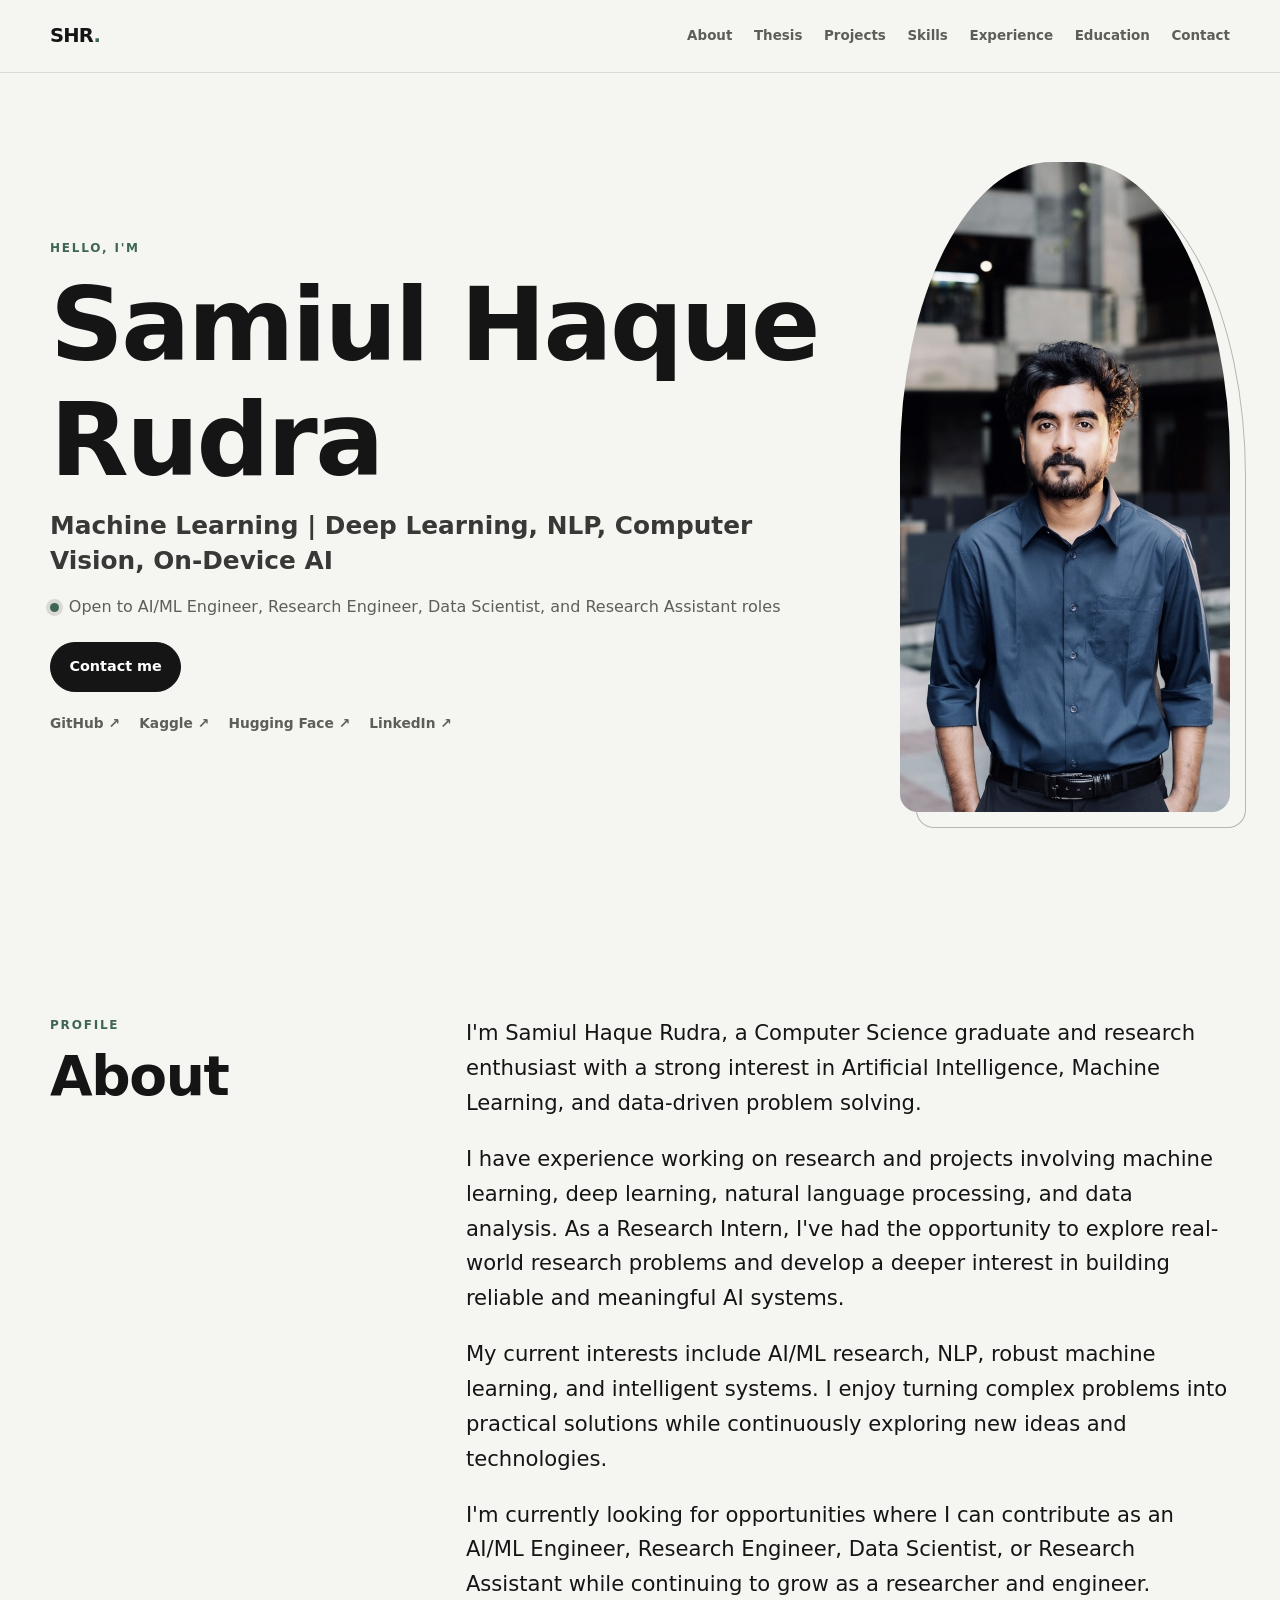
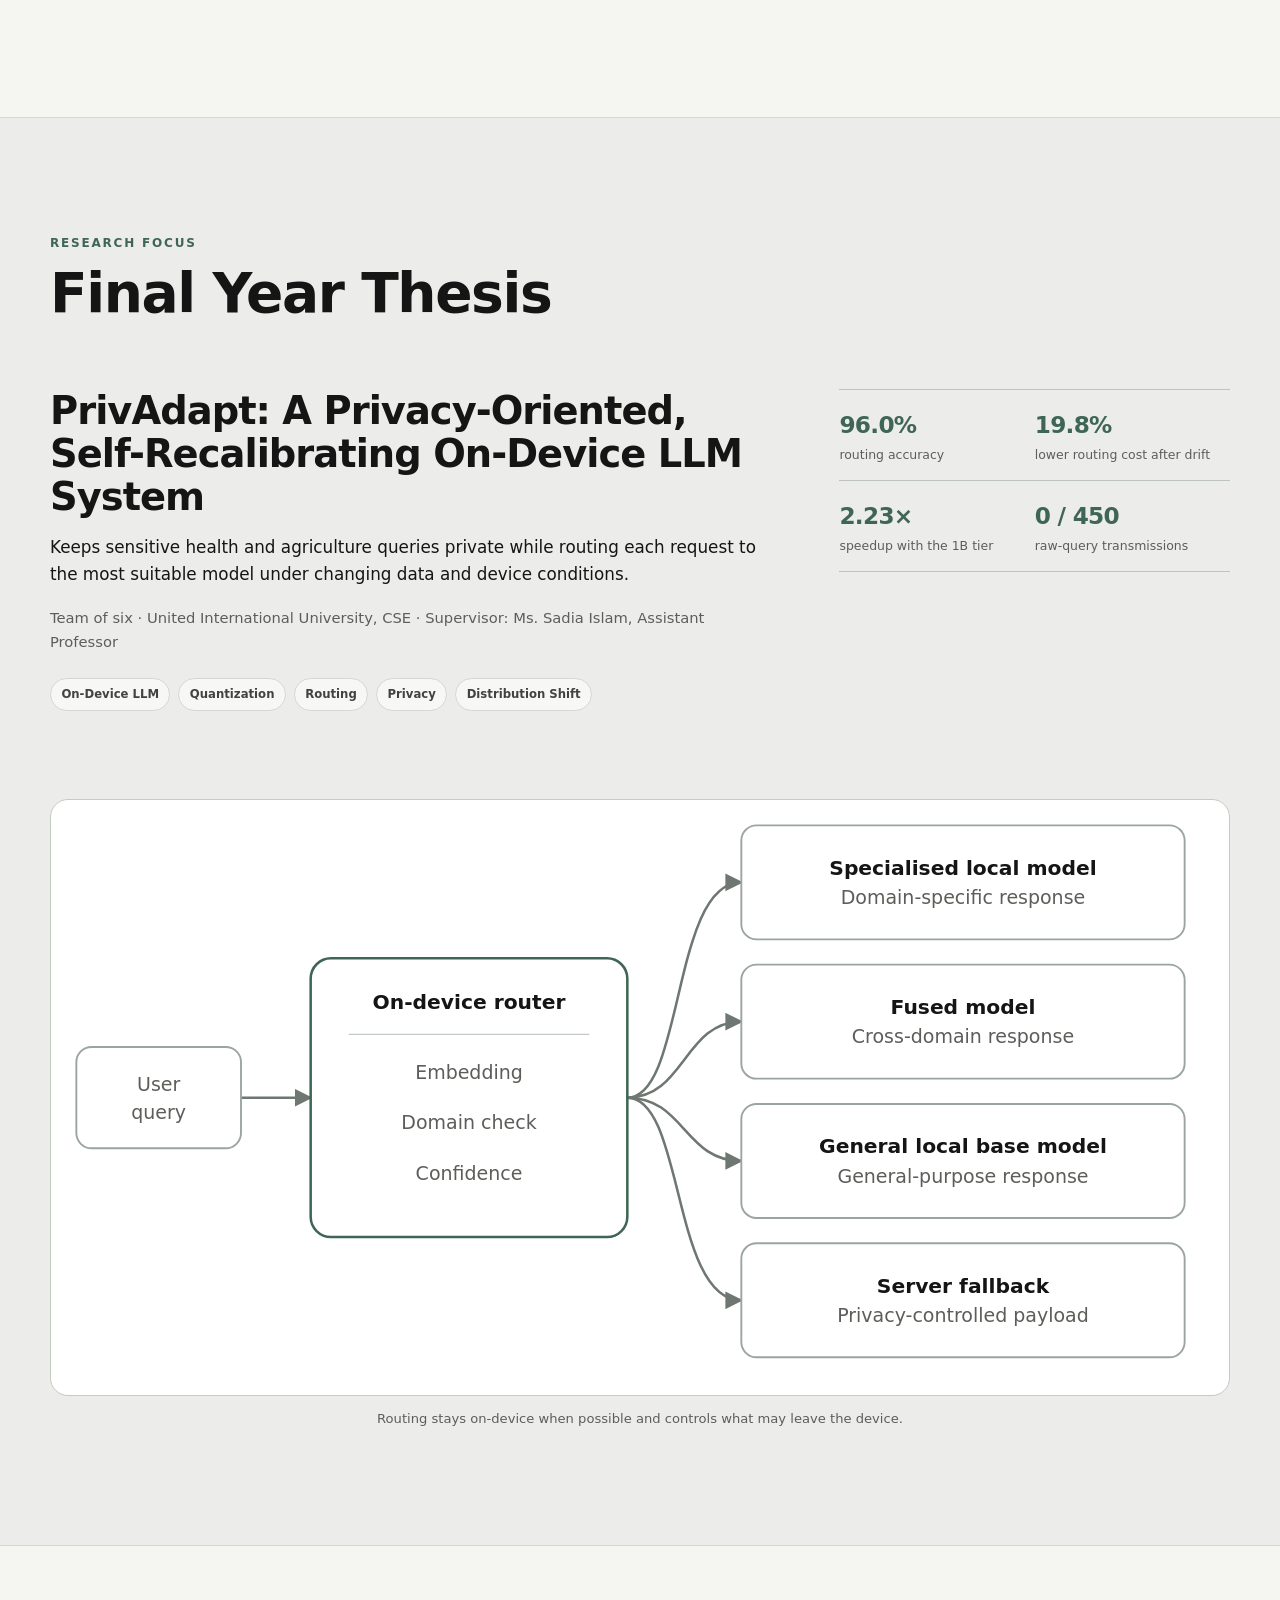
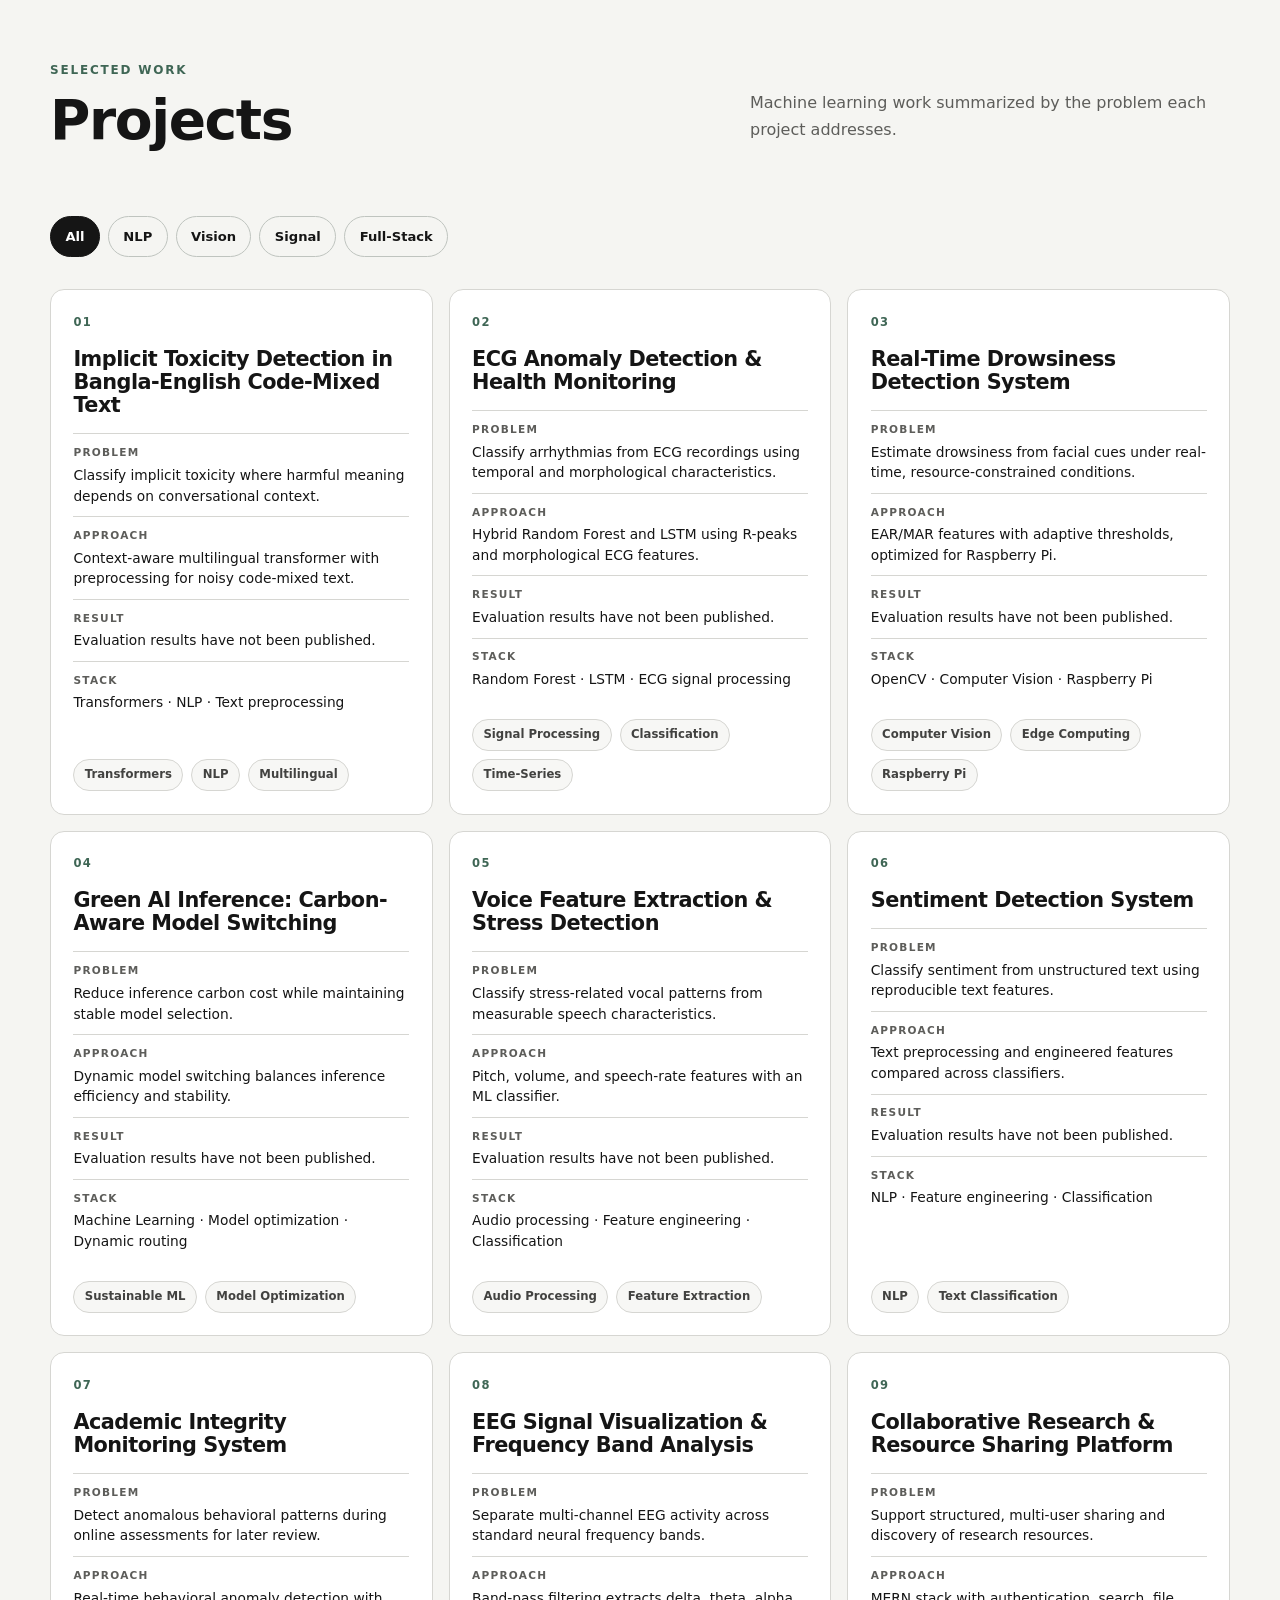
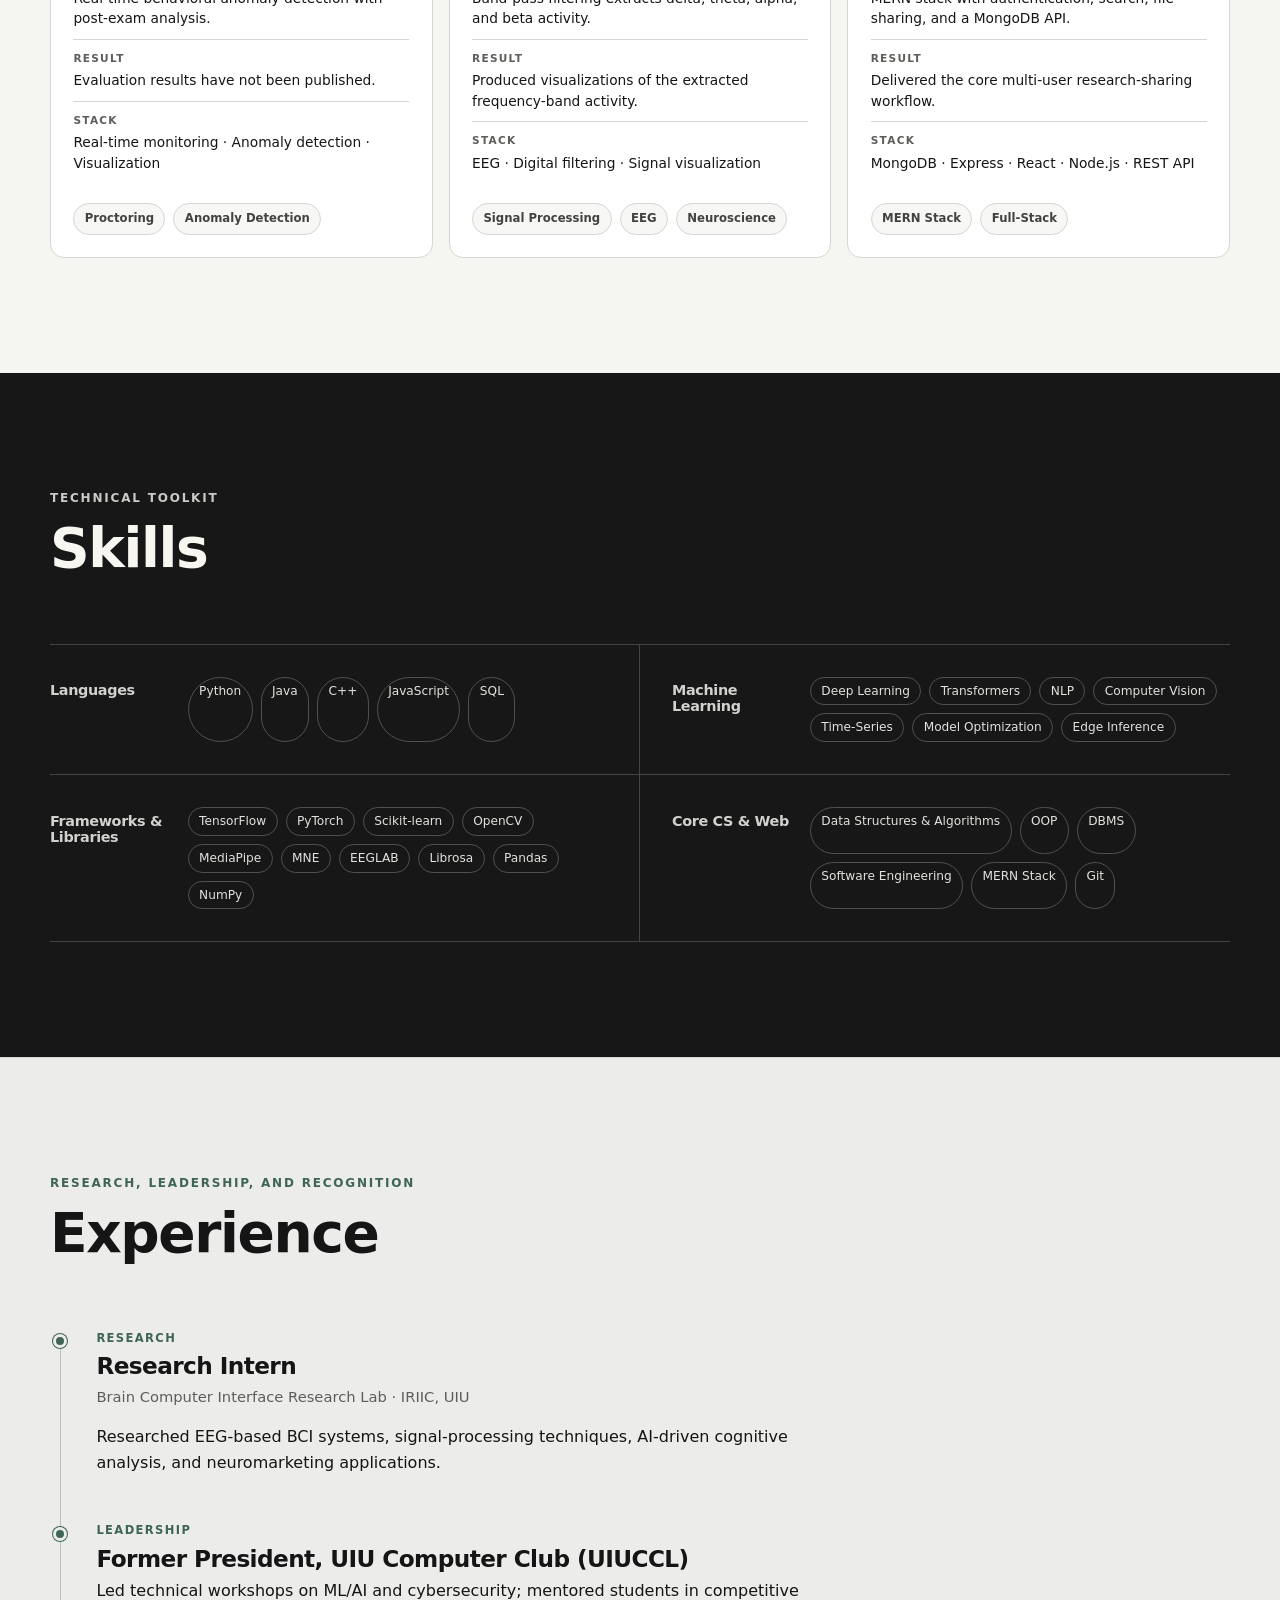
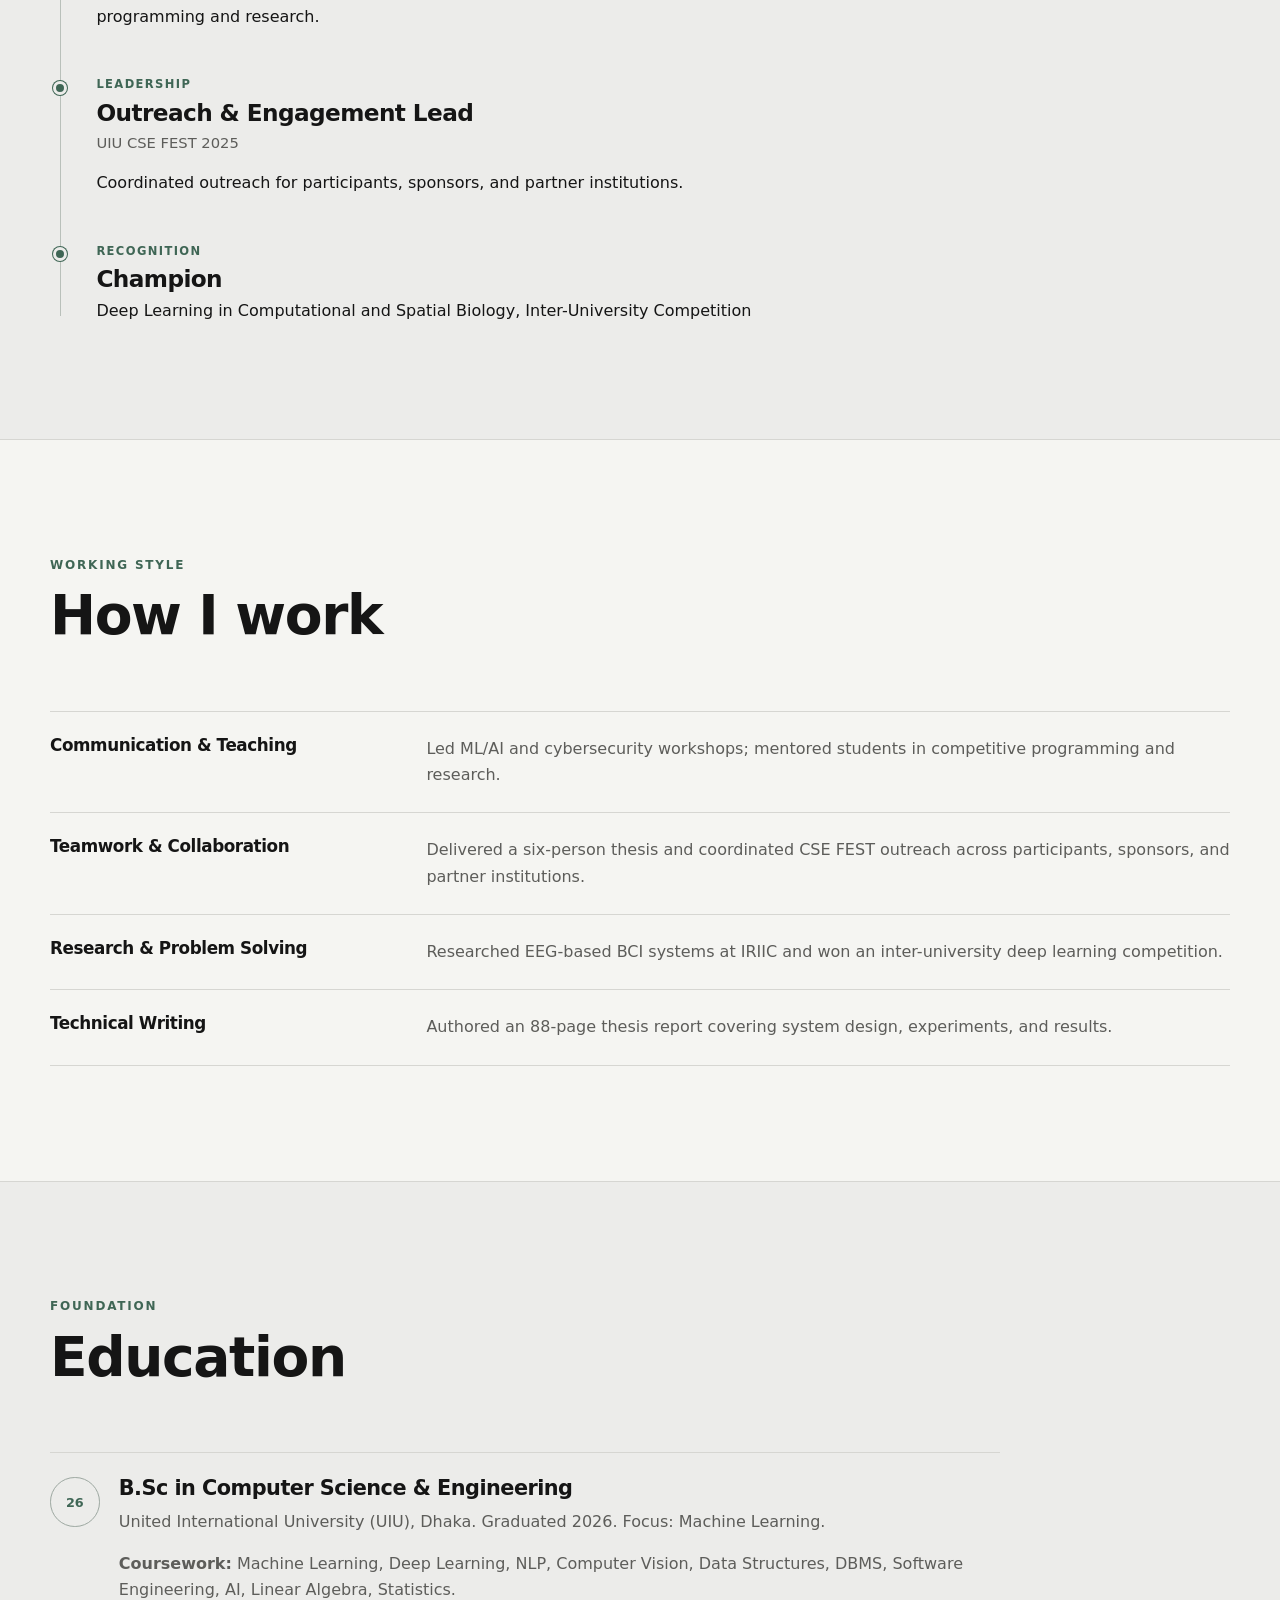
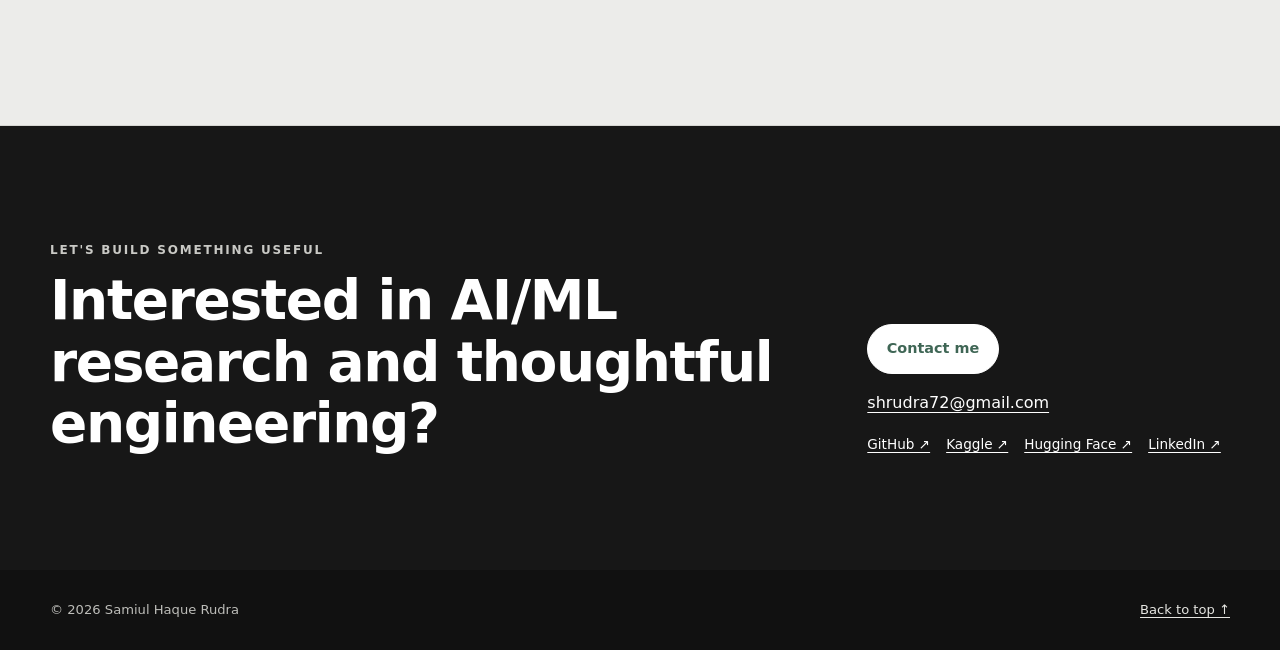
==== commit 8aa7aa58: "Restructure portfolio sections and static projects" ====
--- a/index.html
+++ b/index.html
@@ -33,6 +33,10 @@
     "email": "mailto:shrudra72@gmail.com",
     "jobTitle": "AI/ML Engineer | Research Engineer",
     "description": "Samiul Haque Rudra, Computer Science graduate and research enthusiast in AI and Machine Learning, with work in deep learning, NLP, and robust, on-device intelligent systems.",
+    "hasOccupation": {
+      "@type": "Occupation",
+      "name": "Former President, UIU Computer Club (UIUCCL)"
+    },
     "alumniOf": {
       "@type": "CollegeOrUniversity",
       "name": "United International University"
@@ -47,21 +51,23 @@
   }
   </script>
 </head>
-<body>
+<body id="top">
   <a class="skip-link" href="#main-content">Skip to content</a>
 
-  <header class="site-header" id="top">
+  <header class="site-header">
     <nav class="nav container" aria-label="Primary navigation">
-      <a class="wordmark" href="#top" aria-label="Samiul Haque Rudra, home">SHR<span>.</span></a>
+      <a class="wordmark" href="#top" data-scroll-top aria-label="Samiul Haque Rudra, back to top">SHR<span>.</span></a>
       <button class="nav-toggle" type="button" aria-expanded="false" aria-controls="nav-links">
         <span class="sr-only">Toggle navigation</span>
         <span aria-hidden="true">Menu</span>
       </button>
       <div class="nav-links" id="nav-links">
         <a href="#about">About</a>
+        <a href="#thesis">Thesis</a>
         <a href="#projects">Projects</a>
         <a href="#skills">Skills</a>
         <a href="#experience">Experience</a>
+        <a href="#education">Education</a>
         <a href="#contact">Contact</a>
       </div>
     </nav>
@@ -89,16 +95,7 @@
       </figure>
     </section>
 
-    <section class="highlights" aria-label="Career highlights">
-      <div class="container highlight-grid">
-        <article><strong>Champion</strong><p>Deep Learning in Computational and Spatial Biology (Inter-University Competition)</p></article>
-        <article><strong>President</strong><p>UIU Computer Club (UIUCCL)</p></article>
-        <article><strong>96.0%</strong><p>Routing accuracy in thesis system</p></article>
-        <article><strong>Final Year Thesis</strong><p>On-Device LLM System</p></article>
-      </div>
-    </section>
-
-    <section class="section container about" id="about" aria-labelledby="about-title">
+    <section class="section container about reveal" id="about" aria-labelledby="about-title">
       <div class="section-heading">
         <p class="eyebrow">Profile</p>
         <h2 id="about-title">About</h2>
@@ -111,31 +108,82 @@
       </div>
     </section>
 
-    <section class="section container" id="projects" aria-labelledby="projects-title">
+    <section class="section section-tinted reveal" id="thesis" aria-labelledby="thesis-title">
+      <div class="container">
+        <div class="section-heading">
+          <p class="eyebrow">Research focus</p>
+          <h2 id="thesis-title">Final Year Thesis</h2>
+        </div>
+        <article class="thesis-feature">
+          <div class="thesis-summary">
+            <h3>PrivAdapt: A Privacy-Oriented, Self-Recalibrating On-Device LLM System</h3>
+            <p>Keeps sensitive health and agriculture queries private while routing each request to the most suitable model under changing data and device conditions.</p>
+            <p class="meta">Team of six · United International University, CSE · Supervisor: Ms. Sadia Islam, Assistant Professor</p>
+            <ul class="tags" aria-label="Thesis topics">
+              <li>On-Device LLM</li><li>Quantization</li><li>Routing</li><li>Privacy</li><li>Distribution Shift</li>
+            </ul>
+          </div>
+          <dl class="thesis-results" aria-label="Thesis results">
+            <div><dt>96.0%</dt><dd>routing accuracy</dd></div>
+            <div><dt>19.8%</dt><dd>lower routing cost after drift</dd></div>
+            <div><dt>2.23×</dt><dd>speedup with the 1B tier</dd></div>
+            <div><dt>0 / 450</dt><dd>raw-query transmissions</dd></div>
+          </dl>
+          <figure class="thesis-diagram">
+            <svg viewBox="0 0 930 470" role="img" aria-labelledby="routing-diagram-title routing-diagram-desc">
+              <title id="routing-diagram-title">PrivAdapt query routing flow</title>
+              <desc id="routing-diagram-desc">A user query enters an on-device router that checks its embedding, domain, and confidence, then routes it to a specialised local model, fused model, general local base model, or a server fallback with a privacy-controlled payload.</desc>
+              <defs>
+                <marker id="arrow" viewBox="0 0 10 10" refX="9" refY="5" markerWidth="7" markerHeight="7" orient="auto-start-reverse">
+                  <path d="M 0 0 L 10 5 L 0 10 z" class="diagram-arrow"/>
+                </marker>
+              </defs>
+              <g class="diagram-lines" marker-end="url(#arrow)">
+                <path d="M150 235 H205"/>
+                <path d="M455 235 C500 235 490 65 545 65"/>
+                <path d="M455 235 C500 235 500 175 545 175"/>
+                <path d="M455 235 C500 235 500 285 545 285"/>
+                <path d="M455 235 C500 235 490 395 545 395"/>
+              </g>
+              <g class="diagram-node">
+                <rect x="20" y="195" width="130" height="80" rx="12"/>
+                <text x="85" y="230" text-anchor="middle">User</text>
+                <text x="85" y="252" text-anchor="middle">query</text>
+              </g>
+              <g class="diagram-node diagram-router">
+                <rect x="205" y="125" width="250" height="220" rx="16"/>
+                <text x="330" y="165" text-anchor="middle" class="diagram-title">On-device router</text>
+                <line x1="235" y1="185" x2="425" y2="185"/>
+                <text x="330" y="220" text-anchor="middle">Embedding</text>
+                <text x="330" y="260" text-anchor="middle">Domain check</text>
+                <text x="330" y="300" text-anchor="middle">Confidence</text>
+              </g>
+              <g class="diagram-node">
+                <rect x="545" y="20" width="350" height="90" rx="12"/>
+                <text x="720" y="59" text-anchor="middle" class="diagram-title">Specialised local model</text>
+                <text x="720" y="82" text-anchor="middle">Domain-specific response</text>
+                <rect x="545" y="130" width="350" height="90" rx="12"/>
+                <text x="720" y="169" text-anchor="middle" class="diagram-title">Fused model</text>
+                <text x="720" y="192" text-anchor="middle">Cross-domain response</text>
+                <rect x="545" y="240" width="350" height="90" rx="12"/>
+                <text x="720" y="279" text-anchor="middle" class="diagram-title">General local base model</text>
+                <text x="720" y="302" text-anchor="middle">General-purpose response</text>
+                <rect x="545" y="350" width="350" height="90" rx="12"/>
+                <text x="720" y="389" text-anchor="middle" class="diagram-title">Server fallback</text>
+                <text x="720" y="412" text-anchor="middle">Privacy-controlled payload</text>
+              </g>
+            </svg>
+            <figcaption>Routing stays on-device when possible and controls what may leave the device.</figcaption>
+          </figure>
+        </article>
+      </div>
+    </section>
+
+    <section class="section container reveal" id="projects" aria-labelledby="projects-title">
       <div class="section-heading section-heading-row">
-        <div>
-          <p class="eyebrow">Selected work</p>
-          <h2 id="projects-title">Projects</h2>
-        </div>
+        <div><p class="eyebrow">Selected work</p><h2 id="projects-title">Projects</h2></div>
         <p>Machine learning work summarized by the problem each project addresses.</p>
       </div>
-      <article class="thesis-project" id="thesis" aria-labelledby="thesis-project-title">
-        <div class="thesis-project-copy">
-          <p class="eyebrow">Featured final year thesis</p>
-          <h3 id="thesis-project-title">PrivAdapt: A Privacy-Oriented, Self-Recalibrating On-Device LLM System</h3>
-          <p><strong>What it solves:</strong> Keeps sensitive health and agriculture queries private while routing each request to the most suitable model under changing data and device conditions.</p>
-          <p class="meta">Team of six · United International University, CSE · Supervisor: Ms. Sadia Islam, Assistant Professor</p>
-          <ul class="tags" aria-label="Thesis topics">
-            <li>On-Device LLM</li><li>Quantization</li><li>Routing</li><li>Privacy</li><li>Distribution Shift</li>
-          </ul>
-        </div>
-        <dl class="thesis-results" aria-label="Thesis results">
-          <div><dt>96.0%</dt><dd>routing accuracy</dd></div>
-          <div><dt>19.8%</dt><dd>lower routing cost after drift</dd></div>
-          <div><dt>2.23×</dt><dd>speedup with the 1B tier</dd></div>
-          <div><dt>0 / 450</dt><dd>raw-query transmissions</dd></div>
-        </dl>
-      </article>
       <div class="filters" role="group" aria-label="Filter projects by category">
         <button class="filter is-active" type="button" data-filter="all" aria-pressed="true">All</button>
         <button class="filter" type="button" data-filter="nlp" aria-pressed="false">NLP</button>
@@ -144,33 +192,144 @@
         <button class="filter" type="button" data-filter="full-stack" aria-pressed="false">Full-Stack</button>
       </div>
       <div class="project-grid" id="project-grid" aria-live="polite">
-        <p class="loading">Loading projects…</p>
-      </div>
-      <noscript><p class="notice">JavaScript is required to load the project case studies.</p></noscript>
-    </section>
-
-    <section class="section section-dark" id="skills" aria-labelledby="skills-title">
+        <article class="project-card" data-categories="nlp">
+          <p class="project-index">01</p><h3>Implicit Toxicity Detection in Bangla-English Code-Mixed Text</h3>
+          <dl class="project-facts">
+            <div><dt>Problem</dt><dd>Classify implicit toxicity where harmful meaning depends on conversational context.</dd></div>
+            <div><dt>Approach</dt><dd>Context-aware multilingual transformer with preprocessing for noisy code-mixed text.</dd></div>
+            <div><dt>Result</dt><dd>Evaluation results have not been published.</dd></div>
+            <div><dt>Stack</dt><dd>Transformers · NLP · Text preprocessing</dd></div>
+          </dl>
+          <ul class="tags" aria-label="Project tags"><li>Transformers</li><li>NLP</li><li>Multilingual</li></ul>
+        </article>
+        <article class="project-card" data-categories="signal">
+          <p class="project-index">02</p><h3>ECG Anomaly Detection &amp; Health Monitoring</h3>
+          <dl class="project-facts">
+            <div><dt>Problem</dt><dd>Classify arrhythmias from ECG recordings using temporal and morphological characteristics.</dd></div>
+            <div><dt>Approach</dt><dd>Hybrid Random Forest and LSTM using R-peaks and morphological ECG features.</dd></div>
+            <div><dt>Result</dt><dd>Evaluation results have not been published.</dd></div>
+            <div><dt>Stack</dt><dd>Random Forest · LSTM · ECG signal processing</dd></div>
+          </dl>
+          <ul class="tags" aria-label="Project tags"><li>Signal Processing</li><li>Classification</li><li>Time-Series</li></ul>
+        </article>
+        <article class="project-card" data-categories="vision">
+          <p class="project-index">03</p><h3>Real-Time Drowsiness Detection System</h3>
+          <dl class="project-facts">
+            <div><dt>Problem</dt><dd>Estimate drowsiness from facial cues under real-time, resource-constrained conditions.</dd></div>
+            <div><dt>Approach</dt><dd>EAR/MAR features with adaptive thresholds, optimized for Raspberry Pi.</dd></div>
+            <div><dt>Result</dt><dd>Evaluation results have not been published.</dd></div>
+            <div><dt>Stack</dt><dd>OpenCV · Computer Vision · Raspberry Pi</dd></div>
+          </dl>
+          <ul class="tags" aria-label="Project tags"><li>Computer Vision</li><li>Edge Computing</li><li>Raspberry Pi</li></ul>
+        </article>
+        <article class="project-card" data-categories="optimization">
+          <p class="project-index">04</p><h3>Green AI Inference: Carbon-Aware Model Switching</h3>
+          <dl class="project-facts">
+            <div><dt>Problem</dt><dd>Reduce inference carbon cost while maintaining stable model selection.</dd></div>
+            <div><dt>Approach</dt><dd>Dynamic model switching balances inference efficiency and stability.</dd></div>
+            <div><dt>Result</dt><dd>Evaluation results have not been published.</dd></div>
+            <div><dt>Stack</dt><dd>Machine Learning · Model optimization · Dynamic routing</dd></div>
+          </dl>
+          <ul class="tags" aria-label="Project tags"><li>Sustainable ML</li><li>Model Optimization</li></ul>
+        </article>
+        <article class="project-card" data-categories="signal">
+          <p class="project-index">05</p><h3>Voice Feature Extraction &amp; Stress Detection</h3>
+          <dl class="project-facts">
+            <div><dt>Problem</dt><dd>Classify stress-related vocal patterns from measurable speech characteristics.</dd></div>
+            <div><dt>Approach</dt><dd>Pitch, volume, and speech-rate features with an ML classifier.</dd></div>
+            <div><dt>Result</dt><dd>Evaluation results have not been published.</dd></div>
+            <div><dt>Stack</dt><dd>Audio processing · Feature engineering · Classification</dd></div>
+          </dl>
+          <ul class="tags" aria-label="Project tags"><li>Audio Processing</li><li>Feature Extraction</li></ul>
+        </article>
+        <article class="project-card" data-categories="nlp">
+          <p class="project-index">06</p><h3>Sentiment Detection System</h3>
+          <dl class="project-facts">
+            <div><dt>Problem</dt><dd>Classify sentiment from unstructured text using reproducible text features.</dd></div>
+            <div><dt>Approach</dt><dd>Text preprocessing and engineered features compared across classifiers.</dd></div>
+            <div><dt>Result</dt><dd>Evaluation results have not been published.</dd></div>
+            <div><dt>Stack</dt><dd>NLP · Feature engineering · Classification</dd></div>
+          </dl>
+          <ul class="tags" aria-label="Project tags"><li>NLP</li><li>Text Classification</li></ul>
+        </article>
+        <article class="project-card" data-categories="vision">
+          <p class="project-index">07</p><h3>Academic Integrity Monitoring System</h3>
+          <dl class="project-facts">
+            <div><dt>Problem</dt><dd>Detect anomalous behavioral patterns during online assessments for later review.</dd></div>
+            <div><dt>Approach</dt><dd>Real-time behavioral anomaly detection with post-exam analysis.</dd></div>
+            <div><dt>Result</dt><dd>Evaluation results have not been published.</dd></div>
+            <div><dt>Stack</dt><dd>Real-time monitoring · Anomaly detection · Visualization</dd></div>
+          </dl>
+          <ul class="tags" aria-label="Project tags"><li>Proctoring</li><li>Anomaly Detection</li></ul>
+        </article>
+        <article class="project-card" data-categories="signal">
+          <p class="project-index">08</p><h3>EEG Signal Visualization &amp; Frequency Band Analysis</h3>
+          <dl class="project-facts">
+            <div><dt>Problem</dt><dd>Separate multi-channel EEG activity across standard neural frequency bands.</dd></div>
+            <div><dt>Approach</dt><dd>Band-pass filtering extracts delta, theta, alpha, and beta activity.</dd></div>
+            <div><dt>Result</dt><dd>Produced visualizations of the extracted frequency-band activity.</dd></div>
+            <div><dt>Stack</dt><dd>EEG · Digital filtering · Signal visualization</dd></div>
+          </dl>
+          <ul class="tags" aria-label="Project tags"><li>Signal Processing</li><li>EEG</li><li>Neuroscience</li></ul>
+        </article>
+        <article class="project-card" data-categories="full-stack">
+          <p class="project-index">09</p><h3>Collaborative Research &amp; Resource Sharing Platform</h3>
+          <dl class="project-facts">
+            <div><dt>Problem</dt><dd>Support structured, multi-user sharing and discovery of research resources.</dd></div>
+            <div><dt>Approach</dt><dd>MERN stack with authentication, search, file sharing, and a MongoDB API.</dd></div>
+            <div><dt>Result</dt><dd>Delivered the core multi-user research-sharing workflow.</dd></div>
+            <div><dt>Stack</dt><dd>MongoDB · Express · React · Node.js · REST API</dd></div>
+          </dl>
+          <ul class="tags" aria-label="Project tags"><li>MERN Stack</li><li>Full-Stack</li></ul>
+        </article>
+      </div>
+    </section>
+
+    <section class="section section-dark reveal" id="skills" aria-labelledby="skills-title">
       <div class="container">
         <div class="section-heading">
           <p class="eyebrow">Technical toolkit</p>
           <h2 id="skills-title">Skills</h2>
         </div>
         <div class="skill-grid">
-          <article><h3>Languages</h3><p>Python, Java, C++, JavaScript, SQL</p></article>
-          <article><h3>Machine Learning</h3><p>Deep Learning, Transformers, NLP, Computer Vision, Time-Series Analysis, Model Optimization, Edge Inference</p></article>
-          <article><h3>Frameworks &amp; Libraries</h3><p>TensorFlow, PyTorch, Scikit-learn, OpenCV, MediaPipe, MNE, EEGLAB, Librosa, Pandas, NumPy</p></article>
-          <article><h3>Core CS &amp; Web</h3><p>Data Structures &amp; Algorithms, OOP, DBMS, Software Engineering, MERN Stack, Git</p></article>
-        </div>
-      </div>
-    </section>
-
-    <section class="section container" id="soft-skills" aria-labelledby="soft-skills-title">
-      <div class="section-heading">
-        <p class="eyebrow">How I work</p>
-        <h2 id="soft-skills-title">Capabilities in practice</h2>
-      </div>
+          <article><h3>Languages</h3><ul class="skill-chips"><li>Python</li><li>Java</li><li>C++</li><li>JavaScript</li><li>SQL</li></ul></article>
+          <article><h3>Machine Learning</h3><ul class="skill-chips"><li>Deep Learning</li><li>Transformers</li><li>NLP</li><li>Computer Vision</li><li>Time-Series</li><li>Model Optimization</li><li>Edge Inference</li></ul></article>
+          <article><h3>Frameworks &amp; Libraries</h3><ul class="skill-chips"><li>TensorFlow</li><li>PyTorch</li><li>Scikit-learn</li><li>OpenCV</li><li>MediaPipe</li><li>MNE</li><li>EEGLAB</li><li>Librosa</li><li>Pandas</li><li>NumPy</li></ul></article>
+          <article><h3>Core CS &amp; Web</h3><ul class="skill-chips"><li>Data Structures &amp; Algorithms</li><li>OOP</li><li>DBMS</li><li>Software Engineering</li><li>MERN Stack</li><li>Git</li></ul></article>
+        </div>
+      </div>
+    </section>
+
+    <section class="section section-tinted reveal" id="experience" aria-labelledby="experience-title">
+      <div class="container">
+        <div class="section-heading">
+          <p class="eyebrow">Research, leadership, and recognition</p>
+          <h2 id="experience-title">Experience</h2>
+        </div>
+        <div class="timeline">
+          <article>
+            <span class="timeline-marker" aria-hidden="true"></span>
+            <div class="timeline-body"><span class="timeline-type">Research</span><h3>Research Intern</h3><p class="meta">Brain Computer Interface Research Lab · IRIIC, UIU</p><p>Researched EEG-based BCI systems, signal-processing techniques, AI-driven cognitive analysis, and neuromarketing applications.</p></div>
+          </article>
+          <article>
+            <span class="timeline-marker" aria-hidden="true"></span>
+            <div class="timeline-body"><span class="timeline-type">Leadership</span><h3>Former President, UIU Computer Club (UIUCCL)</h3><p>Led technical workshops on ML/AI and cybersecurity; mentored students in competitive programming and research.</p></div>
+          </article>
+          <article>
+            <span class="timeline-marker" aria-hidden="true"></span>
+            <div class="timeline-body"><span class="timeline-type">Leadership</span><h3>Outreach &amp; Engagement Lead</h3><p class="meta">UIU CSE FEST 2025</p><p>Coordinated outreach for participants, sponsors, and partner institutions.</p></div>
+          </article>
+          <article>
+            <span class="timeline-marker" aria-hidden="true"></span>
+            <div class="timeline-body"><span class="timeline-type">Recognition</span><h3>Champion</h3><p>Deep Learning in Computational and Spatial Biology, Inter-University Competition</p></div>
+          </article>
+        </div>
+      </div>
+    </section>
+
+    <section class="section container reveal" id="how-i-work" aria-labelledby="how-i-work-title">
+      <div class="section-heading"><p class="eyebrow">Working style</p><h2 id="how-i-work-title">How I work</h2></div>
       <div class="evidence-list">
-        <article><h3>Leadership</h3><p>Served as President of UIU Computer Club, leading the club and its technical programs.</p></article>
         <article><h3>Communication &amp; Teaching</h3><p>Led ML/AI and cybersecurity workshops; mentored students in competitive programming and research.</p></article>
         <article><h3>Teamwork &amp; Collaboration</h3><p>Delivered a six-person thesis and coordinated CSE FEST outreach across participants, sponsors, and partner institutions.</p></article>
         <article><h3>Research &amp; Problem Solving</h3><p>Researched EEG-based BCI systems at IRIIC and won an inter-university deep learning competition.</p></article>
@@ -178,42 +337,14 @@
       </div>
     </section>
 
-    <section class="section section-tinted" id="experience" aria-labelledby="experience-title">
-      <div class="container">
-        <div class="section-heading">
-          <p class="eyebrow">Experience &amp; Leadership</p>
-          <h2 id="experience-title">Beyond coursework</h2>
-        </div>
-        <div class="timeline">
-          <article>
-            <div><span class="timeline-type">Research</span></div>
-            <div><h3>Research Intern</h3><p class="meta">Brain Computer Interface Research Lab · IRIIC, UIU</p><p>Researched EEG-based BCI systems, signal-processing techniques, AI-driven cognitive analysis, and neuromarketing applications.</p></div>
-          </article>
-          <article>
-            <div><span class="timeline-type">Leadership</span></div>
-            <div><h3>President</h3><p class="meta">UIU Computer Club (UIUCCL)</p><p>Led technical workshops on ML/AI and cybersecurity; mentored students in competitive programming and research.</p></div>
-          </article>
-          <article>
-            <div><span class="timeline-type">Leadership</span></div>
-            <div><h3>Outreach &amp; Engagement Lead</h3><p class="meta">UIU CSE FEST 2025</p><p>Coordinated outreach for participants, sponsors, and partner institutions.</p></div>
-          </article>
-        </div>
-      </div>
-    </section>
-
-    <section class="section container" id="achievements" aria-labelledby="achievements-title">
-      <div class="section-heading"><p class="eyebrow">Recognition</p><h2 id="achievements-title">Achievement</h2></div>
-      <article class="compact-card"><span class="award-mark" aria-hidden="true">01</span><div><h3>Champion</h3><p>Deep Learning in Computational and Spatial Biology - Inter-University Competition</p></div></article>
-    </section>
-
-    <section class="section section-tinted" id="education" aria-labelledby="education-title">
+    <section class="section section-tinted reveal" id="education" aria-labelledby="education-title">
       <div class="container">
         <div class="section-heading"><p class="eyebrow">Foundation</p><h2 id="education-title">Education</h2></div>
         <article class="compact-card education-card"><span class="award-mark" aria-hidden="true">26</span><div><h3>B.Sc in Computer Science &amp; Engineering</h3><p>United International University (UIU), Dhaka. Graduated 2026. Focus: Machine Learning.</p><p class="coursework"><strong>Coursework:</strong> Machine Learning, Deep Learning, NLP, Computer Vision, Data Structures, DBMS, Software Engineering, AI, Linear Algebra, Statistics.</p></div></article>
       </div>
     </section>
 
-    <section class="section contact" id="contact" aria-labelledby="contact-title">
+    <section class="section contact reveal" id="contact" aria-labelledby="contact-title">
       <div class="container contact-inner">
         <div>
           <p class="eyebrow">Let's build something useful</p>
@@ -234,7 +365,7 @@
   </main>
 
   <footer class="site-footer">
-    <div class="container"><p>© <span id="year">2026</span> Samiul Haque Rudra</p><a href="#top">Back to top ↑</a></div>
+    <div class="container"><p>© <span id="year">2026</span> Samiul Haque Rudra</p><a href="#top" data-scroll-top>Back to top ↑</a></div>
   </footer>
   <script src="script.js" defer></script>
 </body>
--- a/styles.css
+++ b/styles.css
@@ -1,12 +1,12 @@
 :root {
-  --paper: #f5f4ef;
-  --surface: #fffefa;
-  --ink: #151816;
-  --muted: #5c625e;
-  --line: #d5d8d2;
+  --paper: #f5f5f2;
+  --surface: #ffffff;
+  --ink: #151515;
+  --muted: #5d5d5a;
+  --line: #d6d6d2;
   --accent: #3f6655;
-  --accent-dark: #29483b;
-  --dark: #171c19;
+  --accent-dark: #3f6655;
+  --dark: #171717;
   --max: 1180px;
   --radius: 18px;
 }
@@ -19,15 +19,15 @@
 a:hover { color: var(--accent); }
 button, a { -webkit-tap-highlight-color: transparent; }
 button, input { font: inherit; }
-:focus-visible { outline: 3px solid #769988; outline-offset: 4px; border-radius: 3px; }
+:focus-visible { outline: 3px solid var(--accent); outline-offset: 4px; border-radius: 3px; }
 h1, h2, h3, h4, p { margin-top: 0; }
 h1, h2, h3, h4 { line-height: 1.12; letter-spacing: -0.025em; }
-h1 { margin-bottom: 1rem; font-size: clamp(3rem, 7vw, 6.5rem); font-weight: 720; }
+h1 { margin-bottom: .7rem; font-size: clamp(3.4rem, 8vw, 7.5rem); font-weight: 720; }
 h2 { margin-bottom: 0; font-size: clamp(2.2rem, 4.3vw, 4.4rem); font-weight: 680; }
 h3 { font-size: 1.3rem; }
 .container { width: min(calc(100% - 2rem), var(--max)); margin-inline: auto; }
 .section { padding-block: clamp(5rem, 9vw, 8.5rem); }
-.section-tinted { background: #e9ebe5; border-block: 1px solid var(--line); }
+.section-tinted { background: #ececea; border-block: 1px solid var(--line); }
 .section-dark { background: var(--dark); color: #f7f6f1; }
 .section-heading { margin-bottom: clamp(2.25rem, 5vw, 4.5rem); }
 .section-heading-row { display: flex; align-items: end; justify-content: space-between; gap: 2rem; }
@@ -39,88 +39,93 @@
 .skip-link { position: fixed; z-index: 100; top: .75rem; left: .75rem; padding: .7rem 1rem; background: var(--ink); color: white; transform: translateY(-160%); }
 .skip-link:focus { transform: translateY(0); }
 
-.site-header { position: sticky; z-index: 20; top: 0; border-bottom: 1px solid rgba(21,24,22,.12); background: rgba(245,244,239,.96); }
+.site-header { position: sticky; z-index: 20; top: 0; border-bottom: 1px solid rgba(21,21,21,.12); background: rgba(245,245,242,.96); }
 .nav { min-height: 4.5rem; display: flex; align-items: center; gap: 1.4rem; }
 .wordmark { margin-right: auto; font-size: 1.22rem; font-weight: 850; text-decoration: none; letter-spacing: -.04em; }
 .wordmark span { color: var(--accent); }
 .nav-links { display: flex; align-items: center; gap: 1.35rem; }
-.nav-links a { font-size: .88rem; font-weight: 620; text-decoration: none; }
+.nav-links a { position: relative; color: var(--muted); font-size: .84rem; font-weight: 650; text-decoration: none; }
+.nav-links a:hover, .nav-links a.is-active { color: var(--accent); }
+.nav-links a.is-active::after { content: ""; position: absolute; right: 0; bottom: -.6rem; left: 0; height: 2px; background: var(--accent); }
 .nav-toggle { display: none; border: 0; background: transparent; color: var(--ink); font-weight: 700; cursor: pointer; }
 .button { display: inline-flex; min-height: 3rem; align-items: center; justify-content: center; padding: .75rem 1.15rem; border: 1px solid var(--ink); border-radius: 999px; background: var(--ink); color: white; font-size: .9rem; font-weight: 720; text-decoration: none; }
 .button:hover { background: var(--accent-dark); border-color: var(--accent-dark); color: white; }
 .button-secondary { background: transparent; color: var(--ink); }
 .button-secondary:hover { background: var(--ink); border-color: var(--ink); }
 
-.hero { min-height: calc(100svh - 4.5rem); display: grid; grid-template-columns: minmax(0, 1.5fr) minmax(260px, .7fr); align-items: center; gap: clamp(2rem, 6vw, 6rem); padding-block: clamp(2.5rem, 6vw, 5rem); }
-.hero-copy { max-width: 800px; }
-.hero-role { max-width: 740px; margin-bottom: 1.25rem; color: #363d39; font-size: clamp(1.08rem, 2vw, 1.55rem); font-weight: 550; line-height: 1.4; }
-.status { display: flex; align-items: center; gap: .6rem; margin-bottom: 1.6rem; color: var(--muted); }
-.status span { width: .58rem; height: .58rem; flex: 0 0 auto; border-radius: 50%; background: var(--accent); box-shadow: 0 0 0 4px #d9e2dc; }
-.hero-actions { display: flex; flex-wrap: wrap; gap: .7rem; margin-bottom: 1.5rem; }
+.hero { min-height: calc(100svh - 4.5rem); display: grid; grid-template-columns: minmax(0, 1.55fr) minmax(260px, .65fr); align-items: center; gap: clamp(2rem, 5vw, 5rem); padding-block: clamp(2rem, 5vw, 4rem); }
+.hero-copy { max-width: 880px; }
+.hero-role { max-width: 760px; margin-bottom: 1rem; color: #383836; font-size: clamp(1.08rem, 2vw, 1.55rem); font-weight: 550; line-height: 1.4; }
+.status { display: flex; align-items: center; gap: .6rem; margin-bottom: 1.35rem; color: var(--muted); }
+.status span { width: .58rem; height: .58rem; flex: 0 0 auto; border-radius: 50%; background: var(--accent); box-shadow: 0 0 0 4px #d9d9d5; }
+.hero-actions { display: flex; flex-wrap: wrap; gap: .7rem; margin-bottom: 1.25rem; }
 .social-links { display: flex; flex-wrap: wrap; gap: .6rem 1.2rem; }
 .social-links a { color: var(--muted); font-size: .86rem; font-weight: 650; text-decoration: none; }
 .social-links a:hover { color: var(--accent); }
 .portrait-wrap { position: relative; margin: 0; justify-self: end; }
-.portrait-wrap::before { content: ""; position: absolute; z-index: -1; inset: 1rem -1rem -1rem 1rem; border: 1px solid #aebbb4; border-radius: 46% 46% 18px 18px; }
+.portrait-wrap::before { content: ""; position: absolute; z-index: -1; inset: 1rem -1rem -1rem 1rem; border: 1px solid #b5b5b1; border-radius: 46% 46% 18px 18px; }
 .portrait { width: min(31vw, 390px); aspect-ratio: 4 / 5; border-radius: 46% 46% 18px 18px; object-fit: cover; object-position: center 24%; filter: saturate(.7) contrast(1.04); }
-
-.highlights { border-block: 1px solid var(--line); background: var(--surface); }
-.highlight-grid { display: grid; grid-template-columns: repeat(4, 1fr); }
-.highlight-grid article { min-width: 0; padding: 2rem clamp(1rem, 3vw, 2.4rem); border-right: 1px solid var(--line); }
-.highlight-grid article:first-child { padding-left: 0; }
-.highlight-grid article:last-child { border-right: 0; }
-.highlight-grid strong { display: block; margin-bottom: .5rem; color: var(--accent-dark); font-size: clamp(1.6rem, 2.5vw, 2.6rem); line-height: 1; letter-spacing: -.04em; }
-.highlight-grid strong span { font-size: .55em; }
-.highlight-grid p { margin: 0; color: var(--muted); font-size: .82rem; line-height: 1.4; }
 
 .about { display: grid; grid-template-columns: .65fr 1.35fr; gap: 3rem; }
 .about-copy { max-width: 72ch; font-size: clamp(1.08rem, 1.7vw, 1.32rem); line-height: 1.65; }
 .about-copy p:last-child { margin-bottom: 0; }
 .tags { display: flex; flex-wrap: wrap; gap: .5rem; padding: 0; margin: 1.5rem 0 0; list-style: none; }
-.tags li { padding: .34rem .65rem; border: 1px solid var(--line); border-radius: 999px; color: #404743; background: #f7f7f3; font-size: .73rem; font-weight: 650; }
-.thesis-project { display: grid; grid-template-columns: 1.25fr .75fr; gap: clamp(2rem, 5vw, 4rem); margin-bottom: 2rem; padding: clamp(1.5rem, 4vw, 2.6rem); border: 1px solid #cbd0ca; border-radius: var(--radius); background: #e9ebe5; }
-.thesis-project-copy h3 { max-width: 760px; margin-bottom: 1rem; font-size: clamp(1.5rem, 2.8vw, 2.5rem); }
-.thesis-project-copy > p:not(.eyebrow):not(.meta) { max-width: 730px; font-size: 1rem; }
+.tags li { padding: .34rem .65rem; border: 1px solid var(--line); border-radius: 999px; color: #424240; background: #f7f7f5; font-size: .73rem; font-weight: 650; }
+.thesis-feature { display: grid; grid-template-columns: 1.3fr .7fr; gap: clamp(2rem, 5vw, 4rem); }
+.thesis-summary h3 { max-width: 820px; margin-bottom: 1rem; font-size: clamp(1.55rem, 3vw, 2.7rem); }
+.thesis-summary > p:not(.meta) { max-width: 740px; font-size: 1.05rem; }
 .thesis-results { display: grid; grid-template-columns: 1fr 1fr; align-content: start; margin: 0; border-top: 1px solid #bcc4bd; }
 .thesis-results div { padding: 1rem .7rem 1rem 0; border-bottom: 1px solid #bcc4bd; }
 .thesis-results dt { color: var(--accent-dark); font-size: 1.45rem; font-weight: 790; letter-spacing: -.03em; }
 .thesis-results dd { margin: .2rem 0 0; color: var(--muted); font-size: .78rem; line-height: 1.35; }
+.thesis-diagram { grid-column: 1 / -1; margin: 1.5rem 0 0; }
+.thesis-diagram svg { display: block; width: 100%; height: auto; border: 1px solid #c4cac4; border-radius: var(--radius); background: var(--surface); color: var(--ink); }
+.thesis-diagram figcaption { margin-top: .75rem; color: var(--muted); font-size: .82rem; text-align: center; }
+.diagram-lines { fill: none; stroke: #6e7771; stroke-width: 2; }
+.diagram-arrow { fill: #6e7771; }
+.diagram-node rect { fill: var(--surface); stroke: #9ba59f; stroke-width: 1.5; }
+.diagram-node text { fill: var(--muted); font-family: inherit; font-size: 15px; }
+.diagram-node .diagram-title { fill: var(--ink); font-size: 16px; font-weight: 700; }
+.diagram-router rect { stroke: var(--accent); stroke-width: 2; }
+.diagram-router line { stroke: #c4cac4; }
 
 .filters { display: flex; flex-wrap: wrap; gap: .5rem; margin-bottom: 2rem; }
 .filter { padding: .55rem .9rem; border: 1px solid #bfc4bf; border-radius: 999px; background: transparent; color: var(--ink); font-size: .82rem; font-weight: 680; cursor: pointer; }
 .filter:hover, .filter.is-active { border-color: var(--ink); background: var(--ink); color: white; }
 .project-grid { display: grid; grid-template-columns: repeat(3, 1fr); gap: 1rem; }
-.project-card { display: flex; min-width: 0; min-height: 100%; flex-direction: column; padding: 1.4rem; border: 1px solid var(--line); border-radius: 14px; background: var(--surface); }
-.project-card:hover { border-color: #9aa69f; }
+.project-card { display: flex; min-width: 0; min-height: 100%; flex-direction: column; padding: 1.4rem; border: 1px solid var(--line); border-radius: 14px; background: var(--surface); transition: transform .18s ease, border-color .18s ease, box-shadow .18s ease; }
+.project-card:hover { transform: translateY(-4px); border-color: #9aa69f; box-shadow: 0 10px 24px rgba(21,24,22,.07); }
 .project-index { margin-bottom: 1rem; color: var(--accent); font-size: .72rem; font-weight: 760; letter-spacing: .12em; }
 .project-card h3 { margin-bottom: 1rem; font-size: 1.3rem; }
-.case-row { padding-block: .65rem; border-top: 1px solid var(--line); }
-.case-row h4 { margin-bottom: .25rem; color: var(--muted); font-size: .68rem; letter-spacing: .12em; text-transform: uppercase; }
-.case-row p, .case-row ul { margin: 0; font-size: .88rem; }
-.case-row ul { padding-left: 1.1rem; }
-.case-row li + li { margin-top: .3rem; }
+.project-facts { margin: 0; }
+.project-facts div { padding-block: .62rem; border-top: 1px solid var(--line); }
+.project-facts dt { margin-bottom: .2rem; color: var(--muted); font-size: .66rem; font-weight: 720; letter-spacing: .12em; text-transform: uppercase; }
+.project-facts dd { margin: 0; font-size: .86rem; line-height: 1.5; }
 .project-card .tags { margin-top: auto; padding-top: 1.2rem; }
 .project-link { display: inline-block; margin-top: 1.1rem; font-size: .85rem; font-weight: 720; }
-.loading, .notice { grid-column: 1 / -1; padding: 2rem; border: 1px solid var(--line); color: var(--muted); text-align: center; }
-
-.section-dark .eyebrow { color: #9fc0af; }
-.skill-grid { display: grid; grid-template-columns: 1fr 1fr; border-top: 1px solid #3e4842; }
-.skill-grid article { display: grid; grid-template-columns: .55fr 1.45fr; gap: 1rem; padding: 2rem 0; border-bottom: 1px solid #3e4842; }
-.skill-grid article:nth-child(odd) { padding-right: 2rem; border-right: 1px solid #3e4842; }
+
+.section-dark .eyebrow { color: #c9c9c5; }
+.skill-grid { display: grid; grid-template-columns: 1fr 1fr; border-top: 1px solid #444441; }
+.skill-grid article { display: grid; grid-template-columns: .45fr 1.55fr; gap: 1rem; padding: 2rem 0; border-bottom: 1px solid #444441; }
+.skill-grid article:nth-child(odd) { padding-right: 2rem; border-right: 1px solid #444441; }
 .skill-grid article:nth-child(even) { padding-left: 2rem; }
-.skill-grid h3 { margin: 0; color: #a9c4b6; font-size: .9rem; }
-.skill-grid p { margin: 0; color: #d7dbd8; }
+.skill-grid h3 { margin: .35rem 0 0; color: #d1d1cd; font-size: .9rem; }
+.skill-chips { display: flex; flex-wrap: wrap; gap: .5rem; padding: 0; margin: 0; list-style: none; }
+.skill-chips li { padding: .38rem .65rem; border: 1px solid #50504d; border-radius: 999px; color: #e1e1dd; font-size: .76rem; line-height: 1.2; }
 .evidence-list { border-top: 1px solid var(--line); }
 .evidence-list article { display: grid; grid-template-columns: .6fr 1.4fr; gap: 2rem; padding: 1.5rem 0; border-bottom: 1px solid var(--line); }
 .evidence-list h3, .evidence-list p { margin: 0; }
 .evidence-list h3 { font-size: 1.05rem; }
 .evidence-list p { color: var(--muted); }
 
-.timeline { border-top: 1px solid #c6cbc5; }
-.timeline article { display: grid; grid-template-columns: .42fr 1.58fr; gap: 2rem; padding: 2rem 0; border-bottom: 1px solid #c6cbc5; }
+.timeline { position: relative; max-width: 900px; margin-left: .2rem; }
+.timeline::before { content: ""; position: absolute; top: .5rem; bottom: .5rem; left: .42rem; width: 1px; background: #b9c0ba; }
+.timeline article { position: relative; padding: 0 0 2.8rem 2.7rem; }
+.timeline article:last-child { padding-bottom: 0; }
+.timeline-marker { position: absolute; z-index: 1; top: .35rem; left: 0; width: .88rem; height: .88rem; border: 3px solid #ececea; border-radius: 50%; background: var(--accent); box-shadow: 0 0 0 1px var(--accent); }
 .timeline h3 { margin-bottom: .35rem; font-size: 1.45rem; }
 .timeline p:last-child { max-width: 760px; margin-bottom: 0; }
-.timeline-type { color: var(--accent); font-size: .75rem; font-weight: 760; letter-spacing: .12em; text-transform: uppercase; }
+.timeline-type { display: block; margin-bottom: .35rem; color: var(--accent); font-size: .72rem; font-weight: 760; letter-spacing: .12em; text-transform: uppercase; }
 .compact-card { display: grid; grid-template-columns: auto 1fr; gap: 1.2rem; padding-top: 1.5rem; border-top: 1px solid var(--line); }
 .compact-card h3 { margin-bottom: .5rem; }
 .compact-card p { margin-bottom: .35rem; color: var(--muted); }
@@ -128,33 +133,34 @@
 .education-card { max-width: 950px; }
 .coursework { max-width: 850px; padding-top: .65rem; }
 
-.contact { background: var(--accent-dark); color: white; }
-.contact .eyebrow { color: #b8d0c4; }
+.contact { background: var(--dark); color: white; }
+.contact .eyebrow { color: #c9c9c5; }
 .contact-inner { display: grid; grid-template-columns: 1.35fr .65fr; gap: 4rem; align-items: end; }
 .contact h2 { max-width: 780px; }
 .contact-actions { display: flex; align-items: flex-start; flex-direction: column; gap: 1rem; }
 .button-light { border-color: white; background: white; color: var(--accent-dark); }
-.button-light:hover { border-color: #e2e8e4; background: #e2e8e4; color: var(--accent-dark); }
+.button-light:hover { border-color: #e4e4e0; background: #e4e4e0; color: var(--accent-dark); }
 .contact-actions > a:not(.button), .contact-links a { color: white; }
 .contact-links { display: flex; flex-wrap: wrap; gap: .4rem 1rem; }
 .contact-links a { font-size: .85rem; }
-.site-footer { background: #111512; color: #bbc1bd; }
+.site-footer { background: #111111; color: #bdbdb9; }
 .site-footer .container { min-height: 5rem; display: flex; align-items: center; justify-content: space-between; gap: 1rem; }
 .site-footer p { margin: 0; font-size: .82rem; }
-.site-footer a { color: #e5e8e6; font-size: .82rem; }
+.site-footer a { color: #e5e5e1; font-size: .82rem; }
+[hidden] { display: none !important; }
+.js .reveal, .js .project-card { opacity: 0; transform: translateY(14px); transition: opacity .45s ease, transform .45s ease; }
+.js .reveal.is-visible, .js .project-card.is-visible { opacity: 1; transform: translateY(0); }
+.js .project-card.is-visible:hover { transform: translateY(-4px); }
 
 @media (max-width: 900px) {
   .nav-toggle { display: block; }
   .nav-links { position: absolute; top: 100%; right: 1rem; left: 1rem; display: none; align-items: stretch; flex-direction: column; gap: 0; padding: .6rem; border: 1px solid var(--line); border-radius: 12px; background: var(--surface); box-shadow: 0 12px 30px rgba(20,25,22,.12); }
   .nav-links.is-open { display: flex; }
   .nav-links a { padding: .75rem; }
+  .nav-links a.is-active::after { right: auto; bottom: .45rem; left: .75rem; width: 2.5rem; }
   .hero { grid-template-columns: 1fr .48fr; }
   .project-grid { grid-template-columns: 1fr 1fr; }
-  .highlight-grid { grid-template-columns: 1fr 1fr; }
-  .highlight-grid article:nth-child(2) { border-right: 0; }
-  .highlight-grid article:nth-child(-n+2) { border-bottom: 1px solid var(--line); }
-  .highlight-grid article:nth-child(3) { padding-left: 0; }
-  .thesis-project { grid-template-columns: 1fr; }
+  .thesis-feature { grid-template-columns: 1fr; }
   .skill-grid { grid-template-columns: 1fr; }
   .skill-grid article:nth-child(odd), .skill-grid article:nth-child(even) { padding-inline: 0; border-right: 0; }
 }
@@ -162,26 +168,28 @@
 @media (max-width: 650px) {
   .container { width: min(calc(100% - 1.25rem), var(--max)); }
   .nav { min-height: 4rem; gap: .8rem; }
-  .hero { min-height: calc(100svh - 4rem); grid-template-columns: 1fr; gap: 1.3rem; align-content: center; padding-block: 1.5rem 2rem; }
-  .hero-copy { display: contents; }
-  .hero .eyebrow { margin-bottom: -.8rem; }
-  .hero h1 { margin-bottom: -.6rem; font-size: clamp(2.65rem, 13vw, 4.2rem); }
-  .hero-role { margin-bottom: -.35rem; font-size: 1rem; }
-  .portrait-wrap { grid-row: 4; justify-self: start; }
-  .portrait-wrap::before { inset: .55rem -.55rem -.55rem .55rem; }
-  .portrait { width: 118px; border-radius: 50%; aspect-ratio: 1; }
-  .status { grid-row: 5; margin: -.1rem 0 0; font-size: .86rem; }
-  .hero-actions { grid-row: 6; margin: 0; }
-  .social-links { grid-row: 7; }
-  .highlight-grid article { padding: 1.35rem .9rem; }
-  .highlight-grid strong { font-size: 1.45rem; }
+  .hero { min-height: auto; grid-template-columns: 1fr; gap: 2.5rem; padding-block: 3.2rem 4rem; }
+  .hero-copy { display: block; }
+  .hero h1 { font-size: clamp(3rem, 15vw, 4.8rem); }
+  .hero-role { font-size: 1rem; }
+  .portrait-wrap { justify-self: start; }
+  .portrait-wrap::before { inset: .7rem -.7rem -.7rem .7rem; }
+  .portrait { width: min(76vw, 280px); }
+  .status { font-size: .9rem; }
+  .hero-actions { margin-bottom: 1.2rem; }
   .about { grid-template-columns: 1fr; gap: 0; }
   .about-copy { font-size: 1.1rem; }
   .section-heading-row { align-items: start; flex-direction: column; gap: .8rem; }
+  .thesis-diagram { overflow-x: auto; padding-bottom: .25rem; }
+  .thesis-diagram svg { min-width: 720px; }
   .project-grid { grid-template-columns: 1fr; }
   .skill-grid article { grid-template-columns: 1fr; gap: .5rem; }
-  .evidence-list article, .timeline article { grid-template-columns: 1fr; gap: .5rem; }
+  .evidence-list article { grid-template-columns: 1fr; gap: .5rem; }
   .contact-inner { grid-template-columns: 1fr; gap: 2.5rem; }
+}
+
+@media (prefers-reduced-motion: reduce) {
+  .project-card, .js .reveal, .js .project-card { opacity: 1; transform: none !important; transition: none; }
 }
 
 @media print {
@@ -194,6 +202,6 @@
   .section-tinted, .section-dark { border: 0; background: white; color: black; }
   .section-dark .eyebrow, .eyebrow { color: black; }
   .project-grid { grid-template-columns: 1fr 1fr; }
-  .project-card, .thesis-project { break-inside: avoid; border-color: #777; }
+  .project-card, .thesis-feature { break-inside: avoid; border-color: #777; }
   a { color: black; text-decoration: none; }
 }
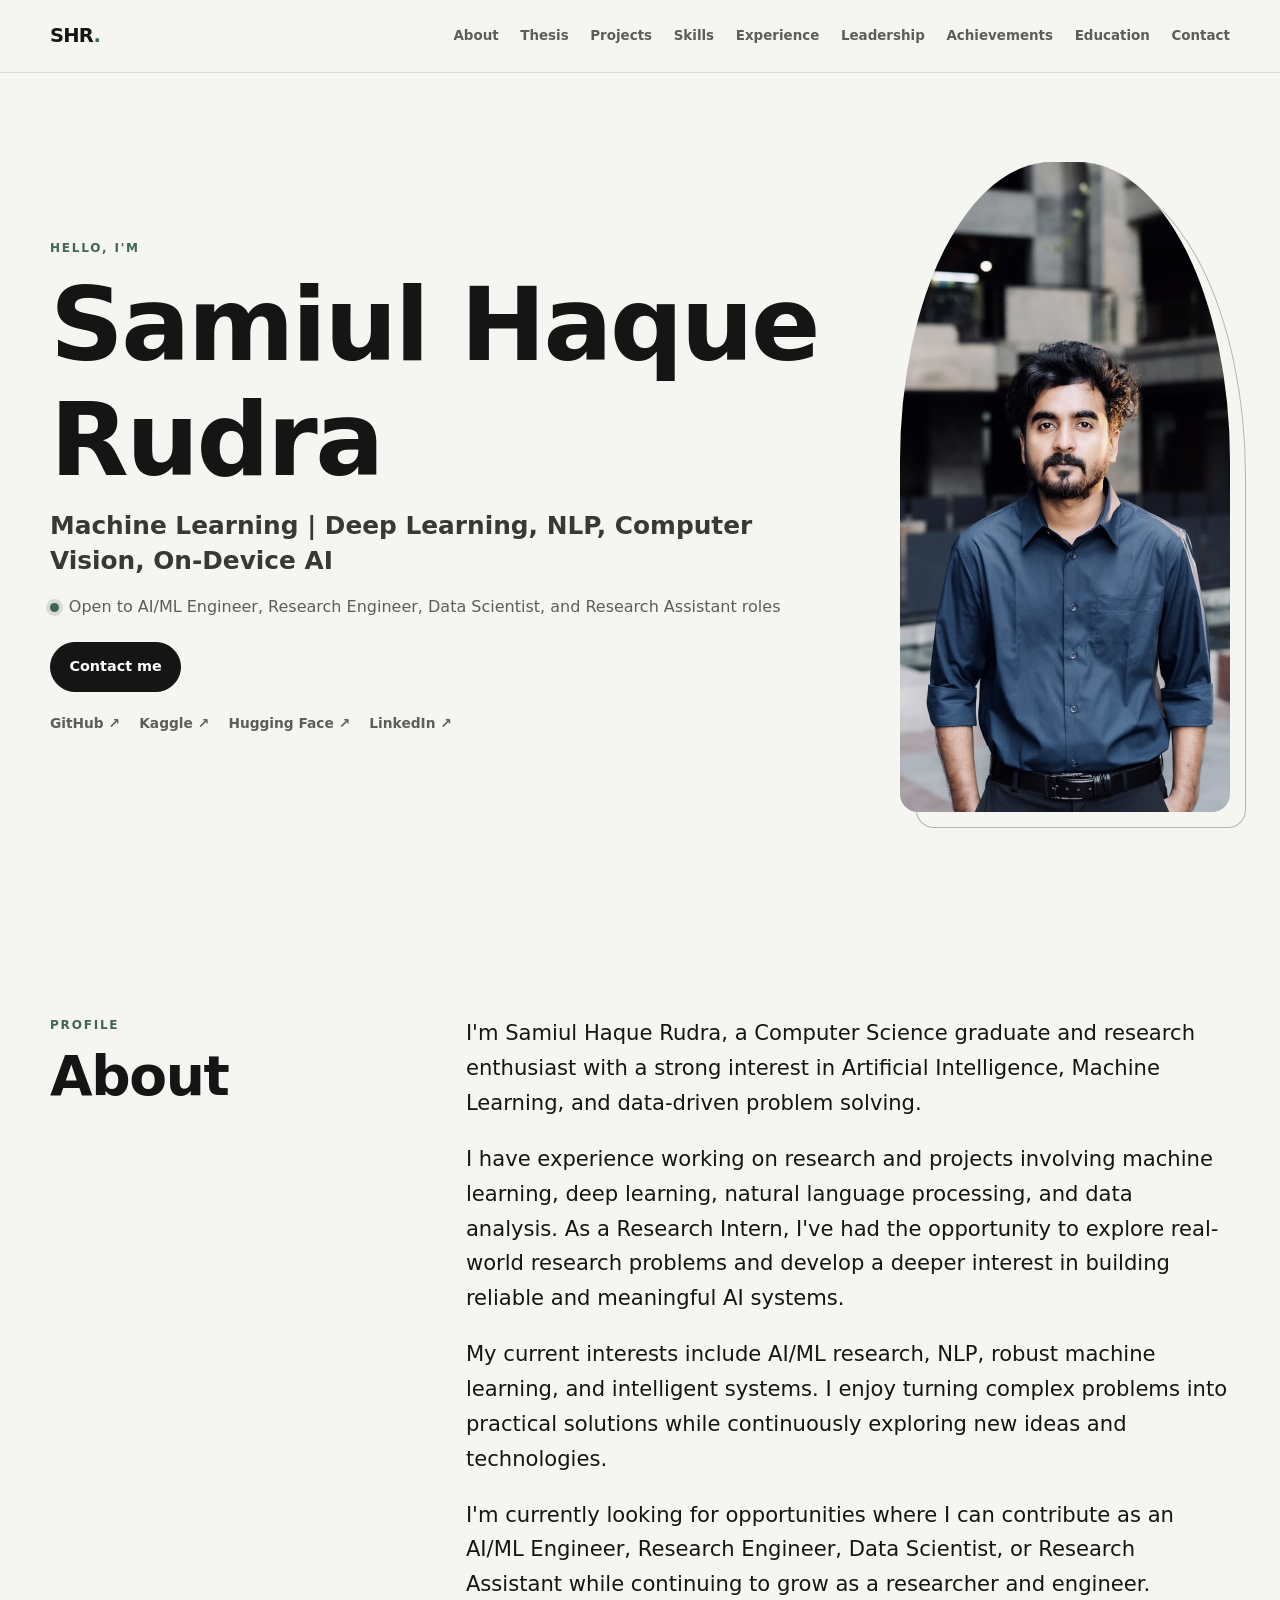
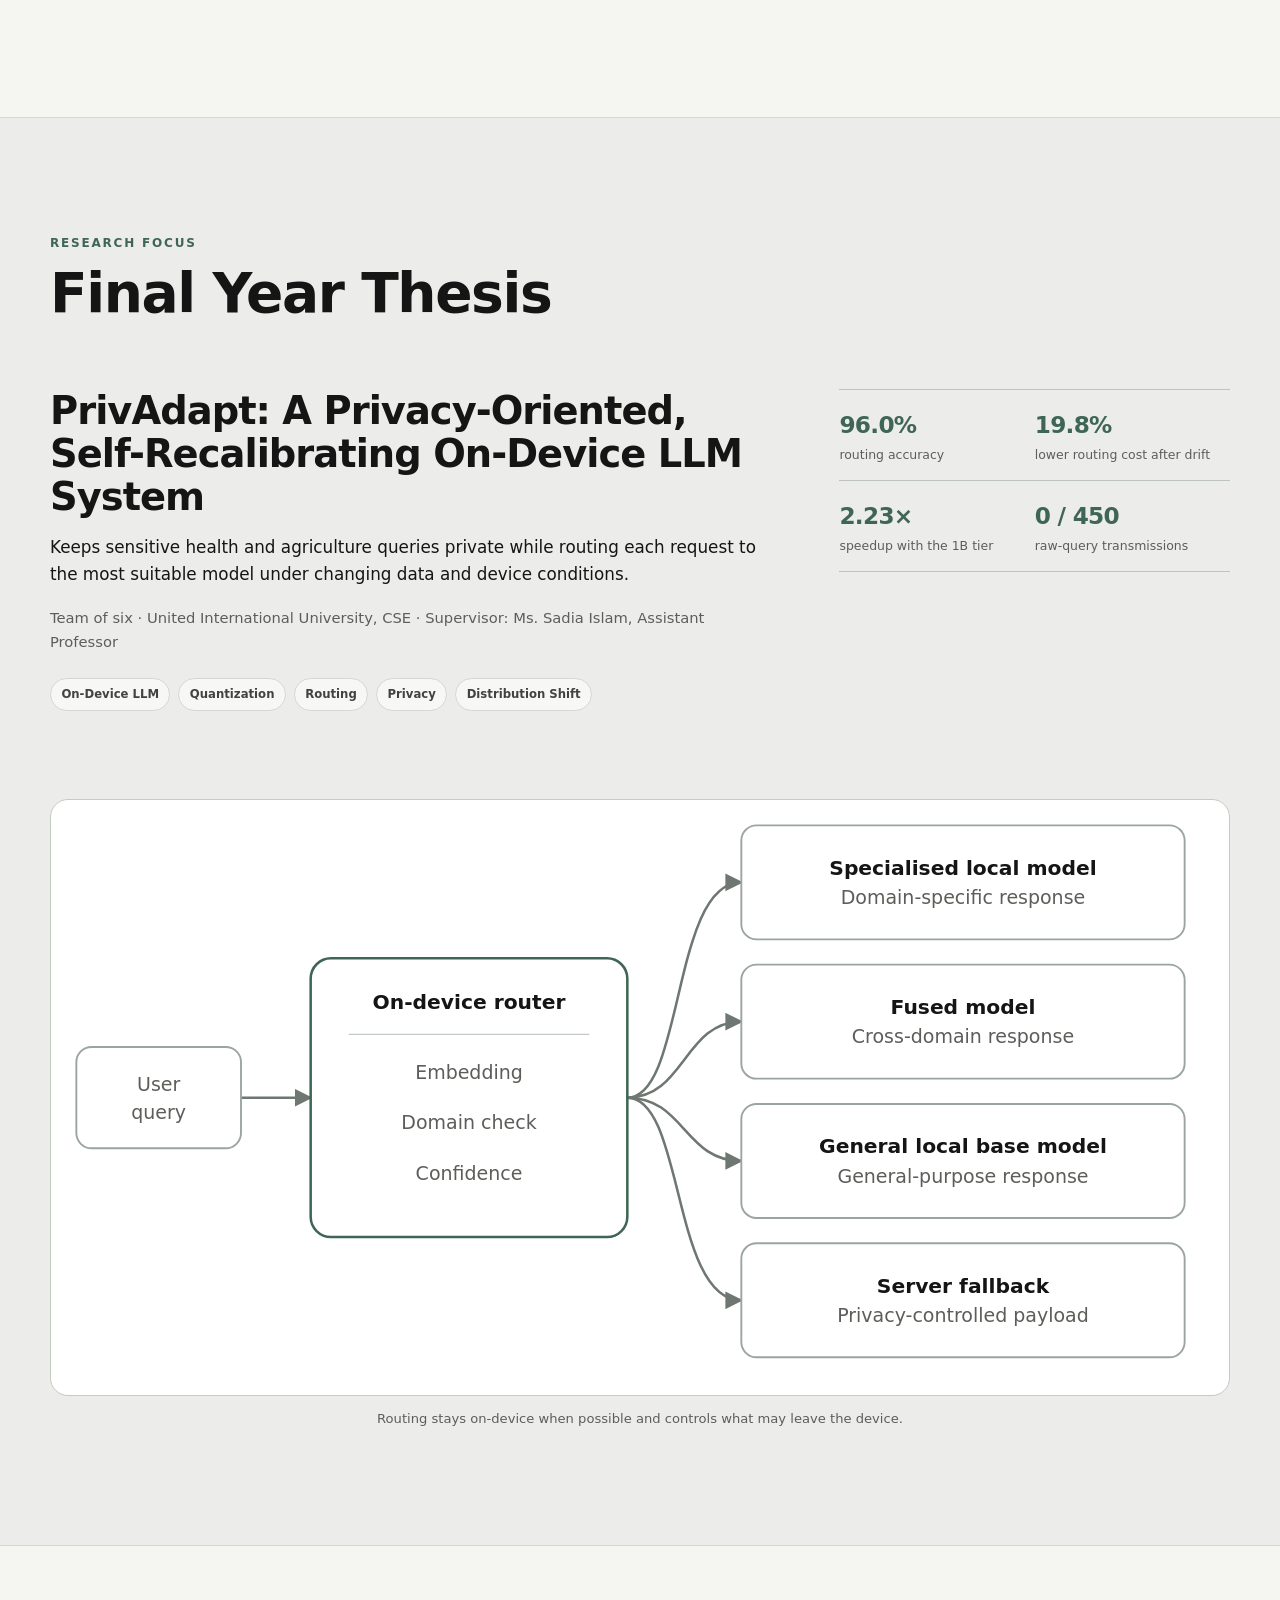
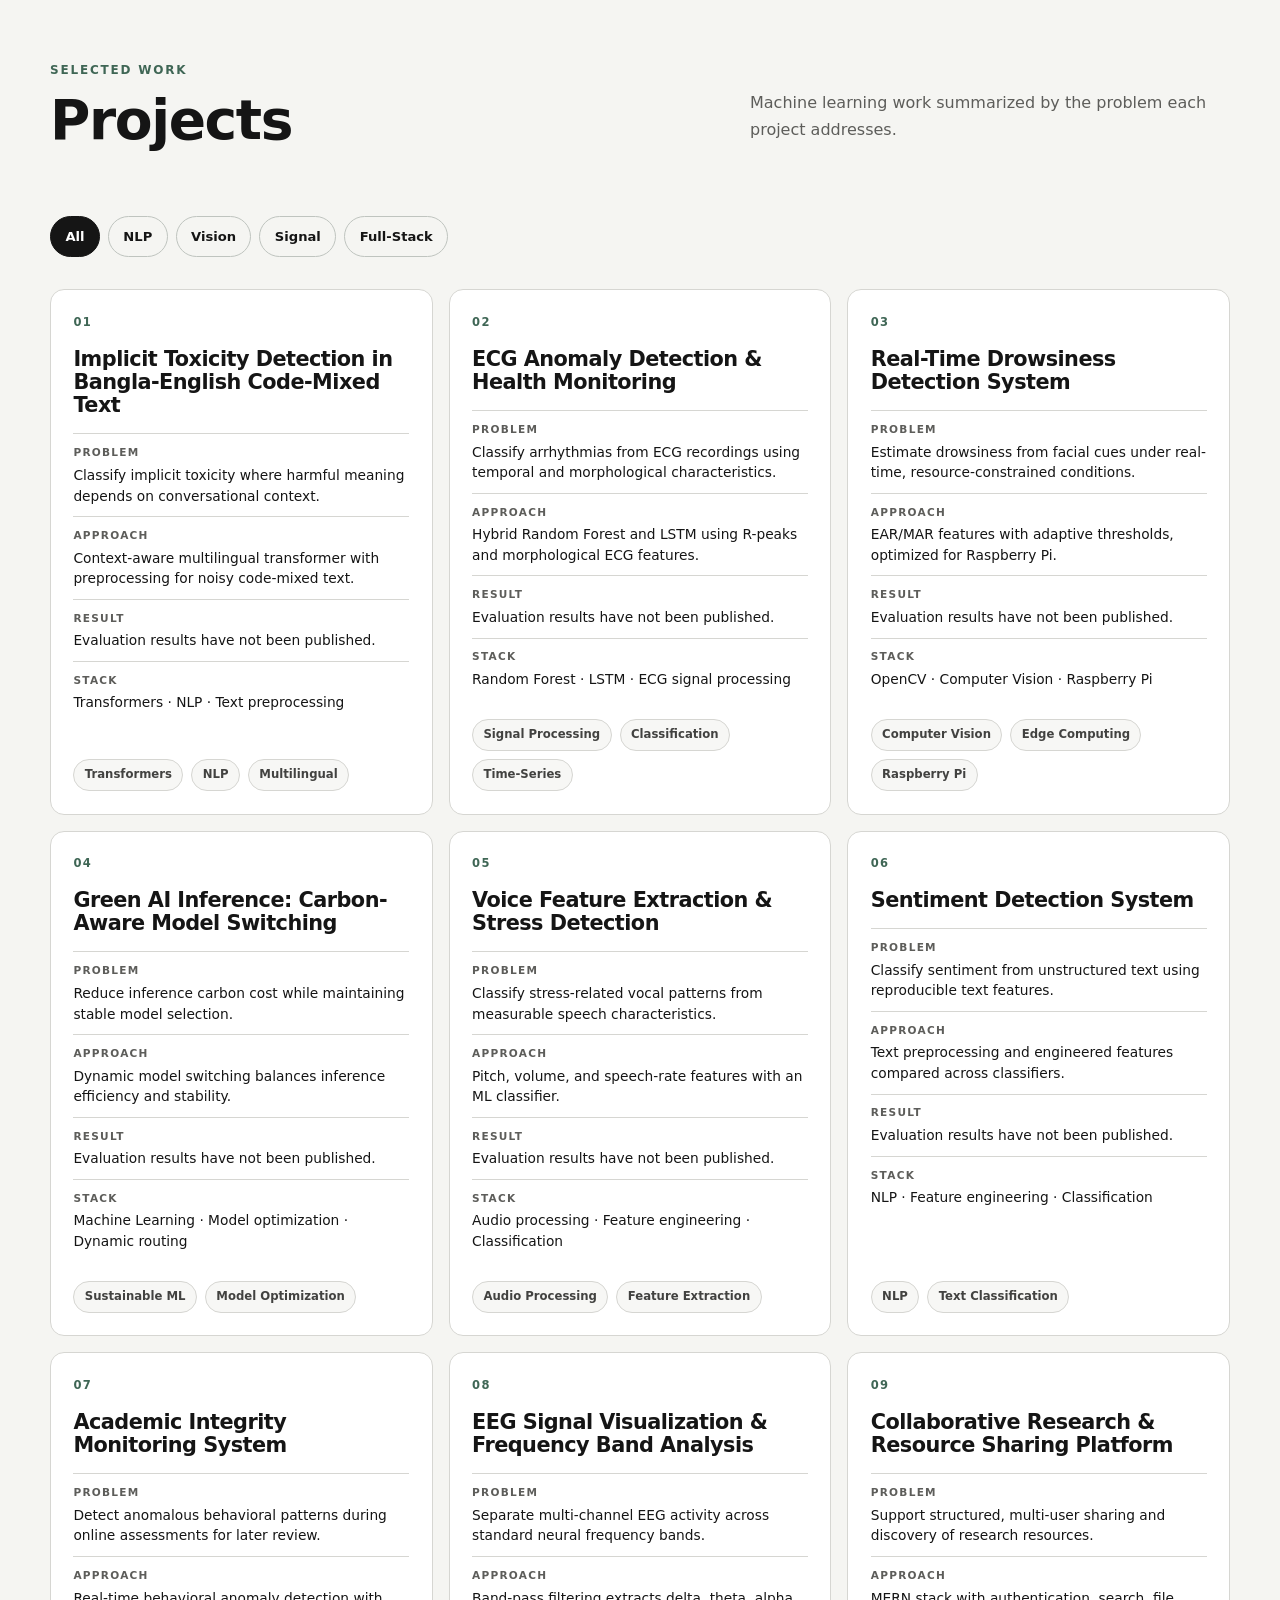
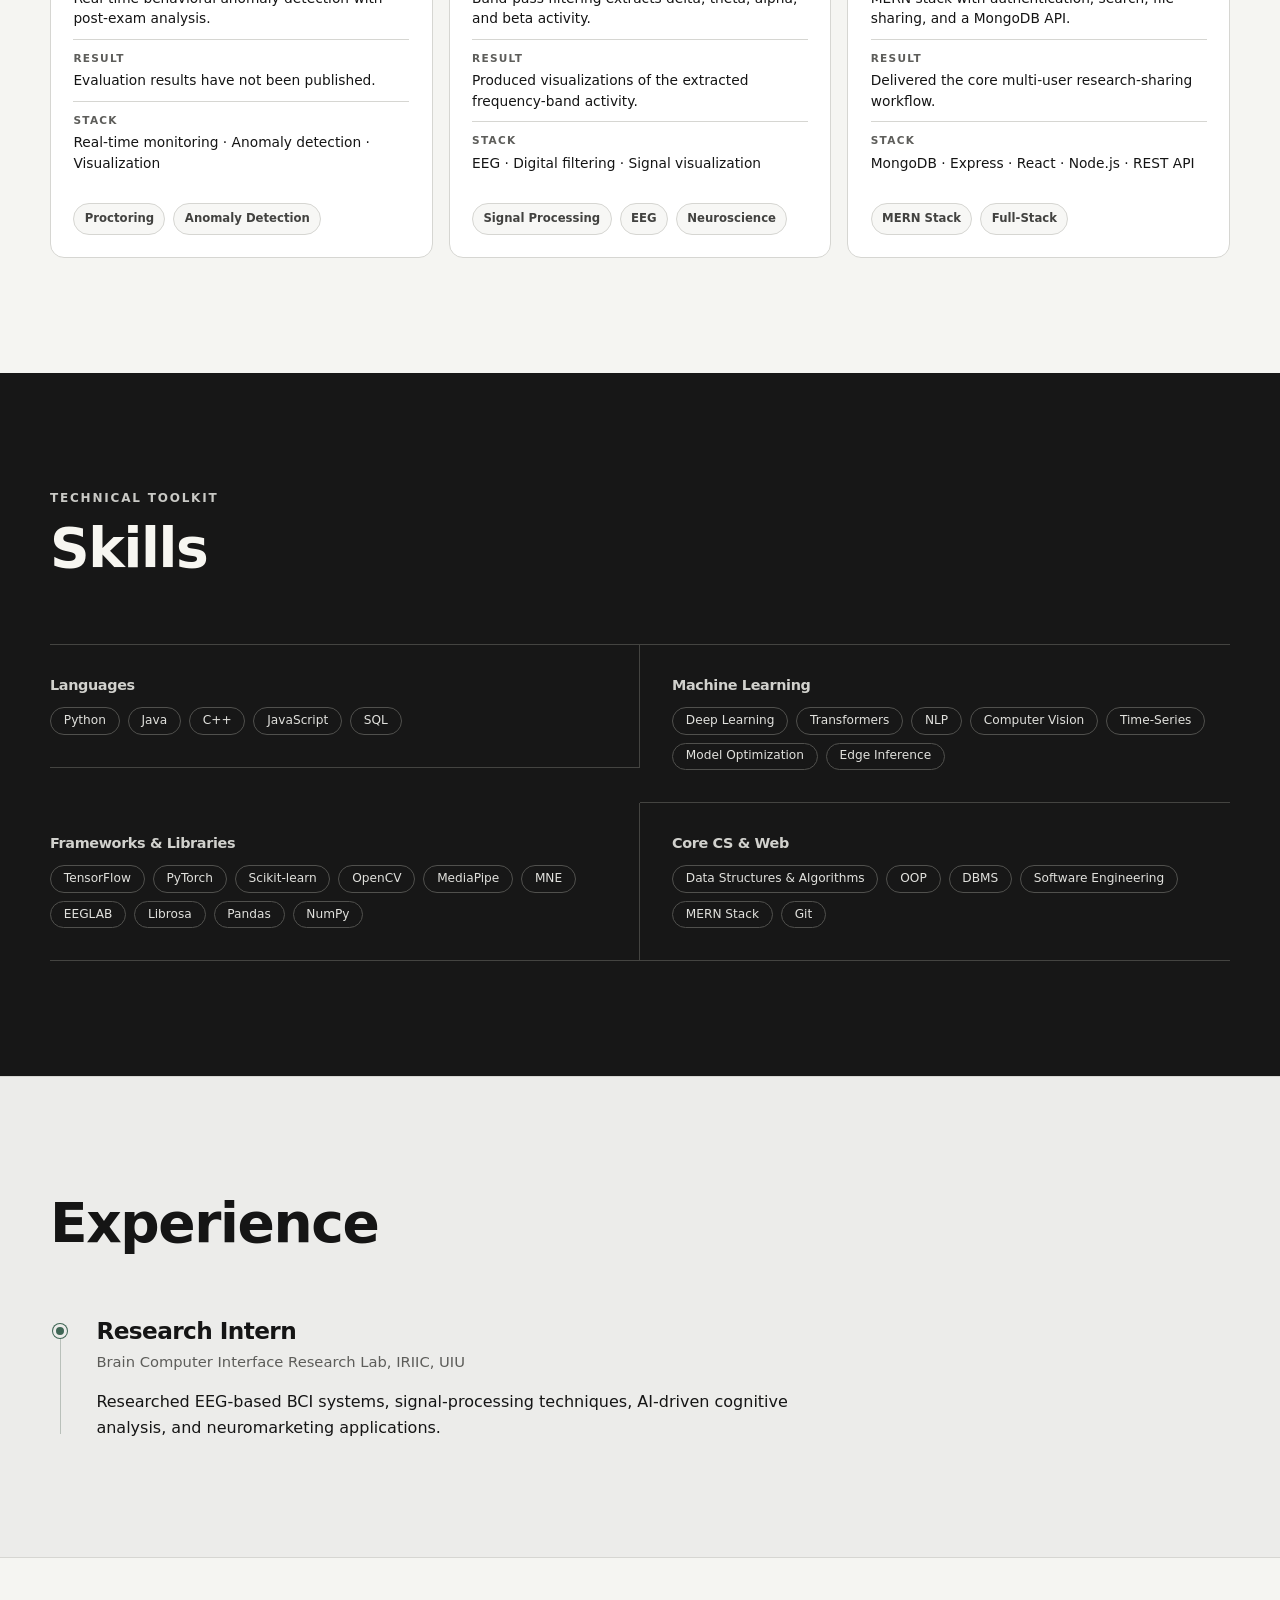
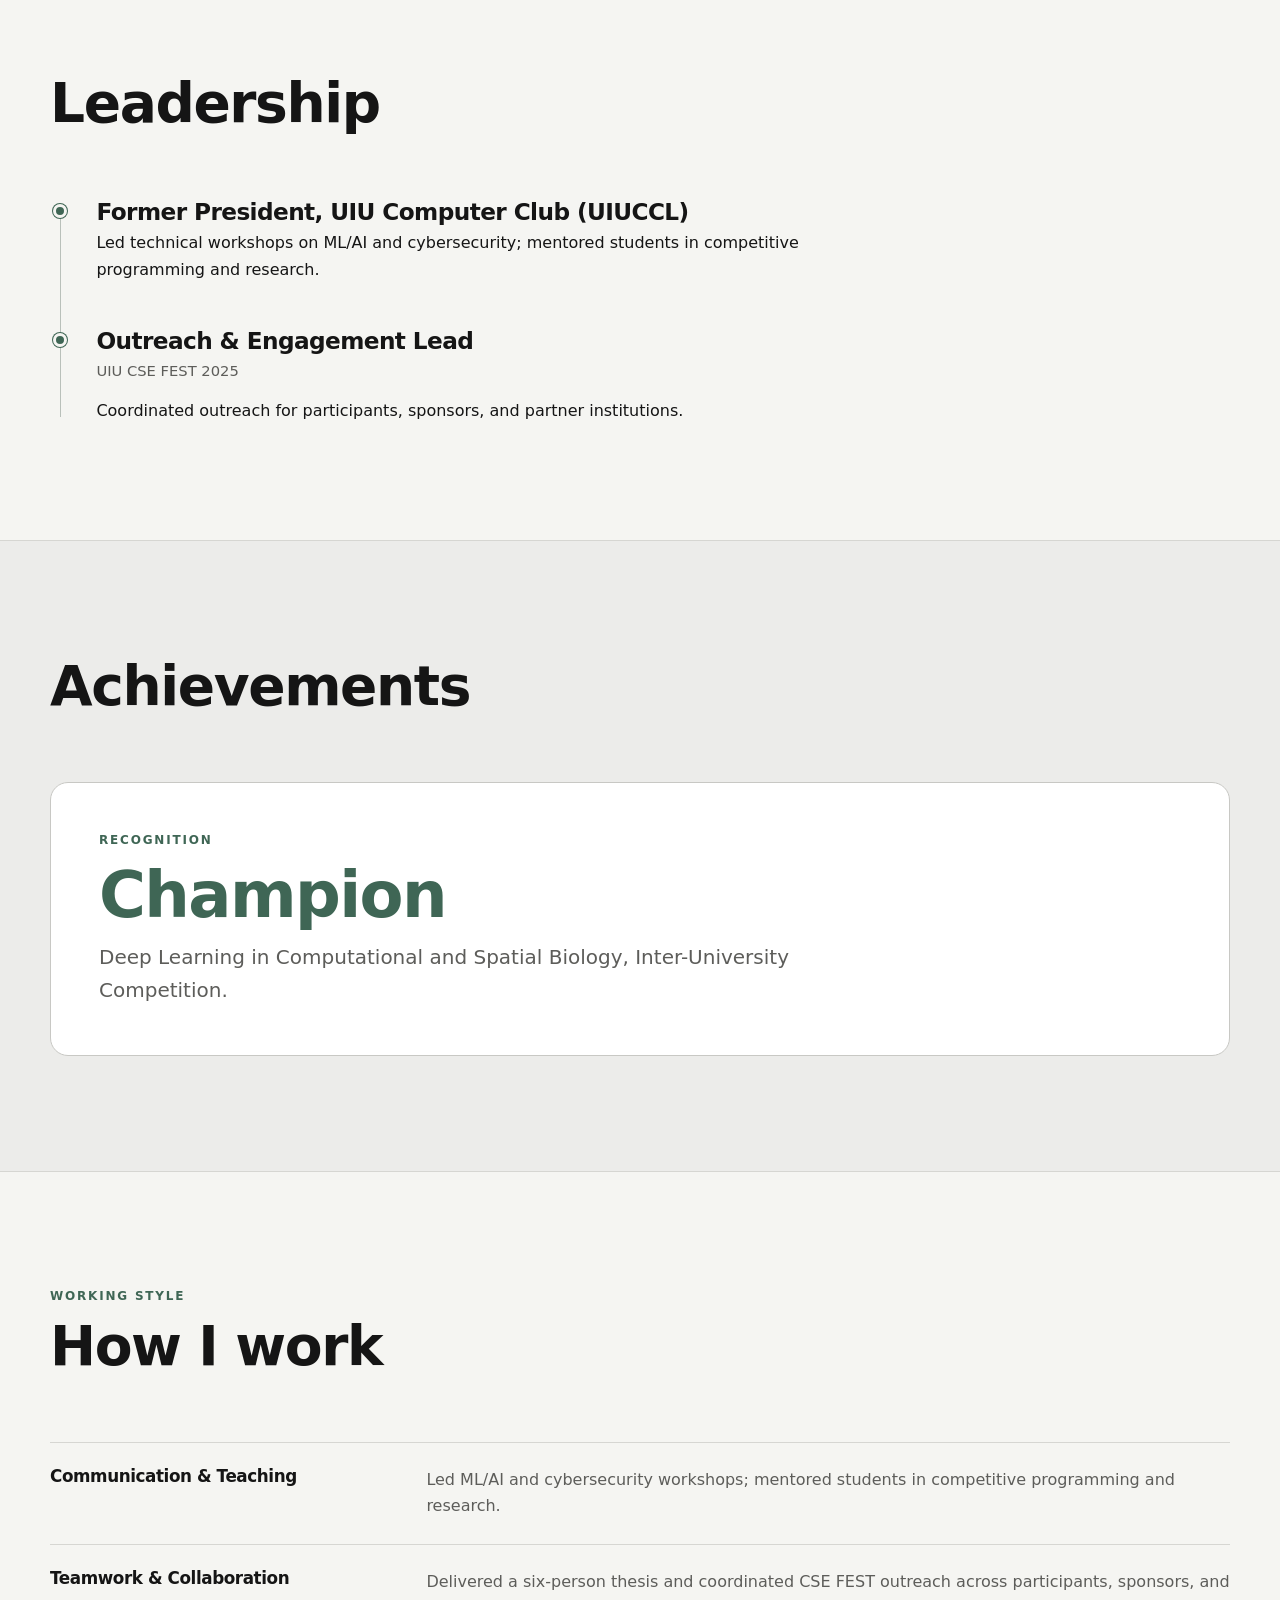
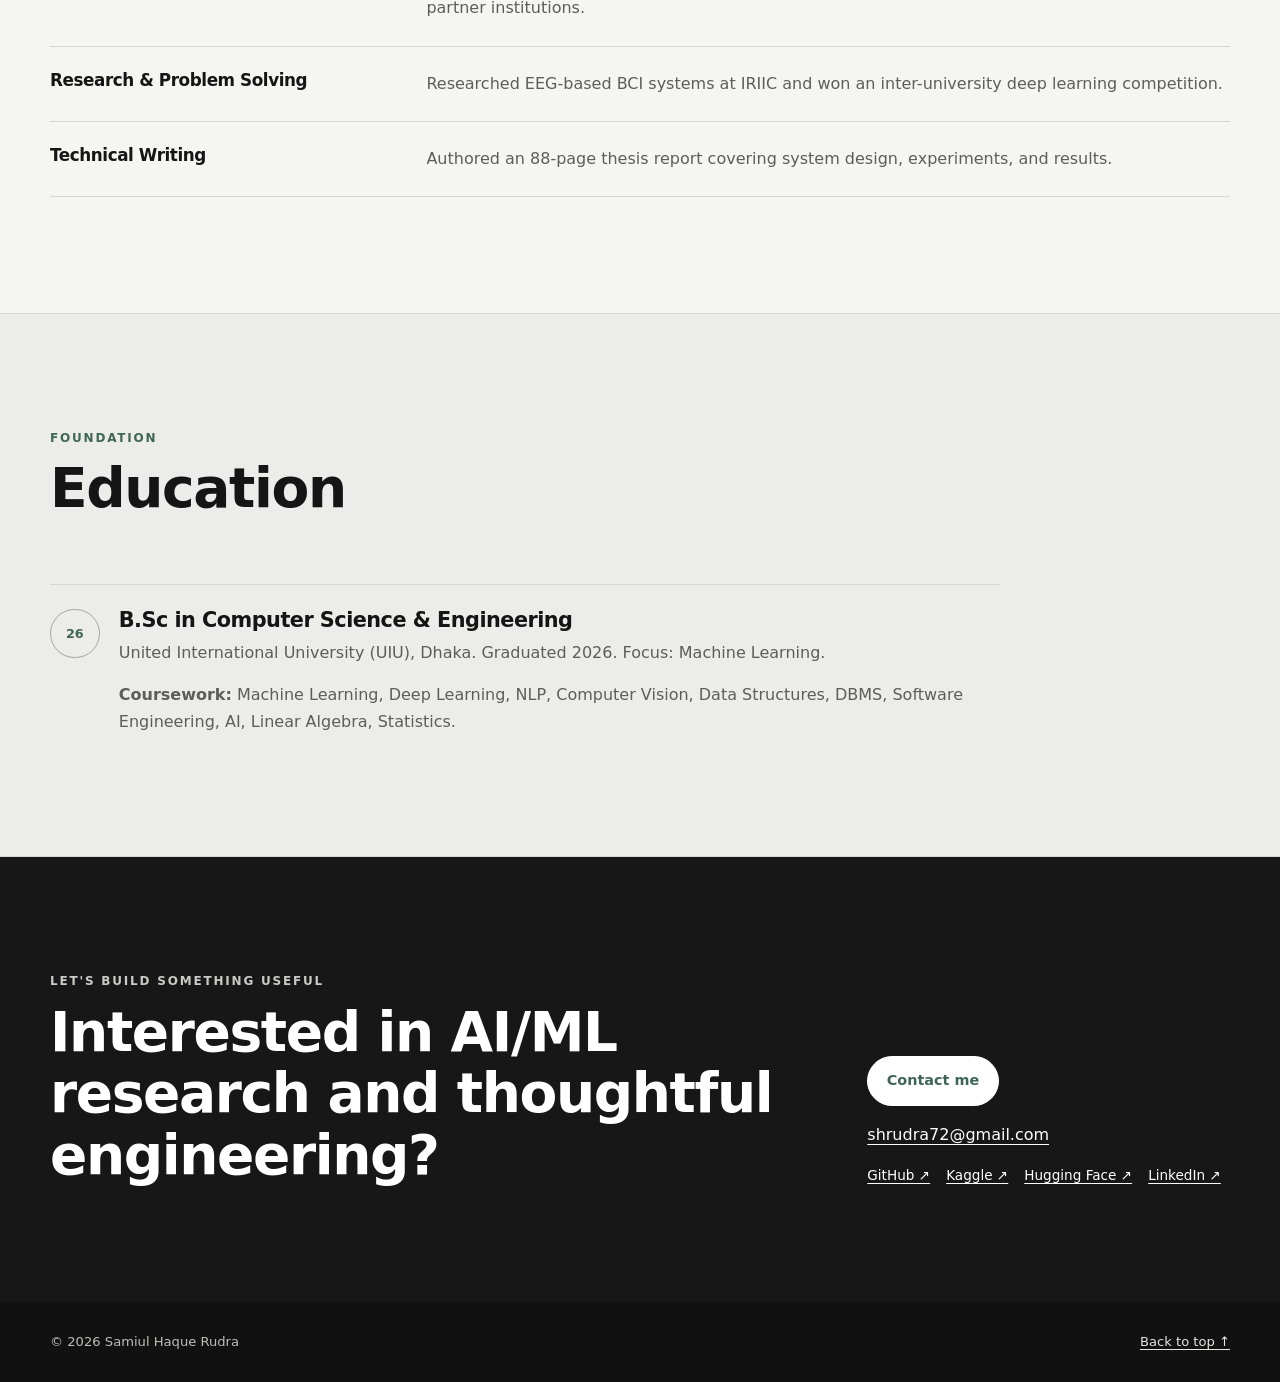
==== commit d930f961: "Split experience sections and fix skill chips" ====
--- a/index.html
+++ b/index.html
@@ -67,6 +67,8 @@
         <a href="#projects">Projects</a>
         <a href="#skills">Skills</a>
         <a href="#experience">Experience</a>
+        <a href="#leadership">Leadership</a>
+        <a href="#achievements">Achievements</a>
         <a href="#education">Education</a>
         <a href="#contact">Contact</a>
       </div>
@@ -302,28 +304,38 @@
 
     <section class="section section-tinted reveal" id="experience" aria-labelledby="experience-title">
       <div class="container">
-        <div class="section-heading">
-          <p class="eyebrow">Research, leadership, and recognition</p>
-          <h2 id="experience-title">Experience</h2>
-        </div>
-        <div class="timeline">
+        <div class="section-heading"><h2 id="experience-title">Experience</h2></div>
+        <div class="timeline timeline-single">
           <article>
             <span class="timeline-marker" aria-hidden="true"></span>
-            <div class="timeline-body"><span class="timeline-type">Research</span><h3>Research Intern</h3><p class="meta">Brain Computer Interface Research Lab · IRIIC, UIU</p><p>Researched EEG-based BCI systems, signal-processing techniques, AI-driven cognitive analysis, and neuromarketing applications.</p></div>
+            <div class="timeline-body"><h3>Research Intern</h3><p class="meta">Brain Computer Interface Research Lab, IRIIC, UIU</p><p>Researched EEG-based BCI systems, signal-processing techniques, AI-driven cognitive analysis, and neuromarketing applications.</p></div>
           </article>
-          <article>
-            <span class="timeline-marker" aria-hidden="true"></span>
-            <div class="timeline-body"><span class="timeline-type">Leadership</span><h3>Former President, UIU Computer Club (UIUCCL)</h3><p>Led technical workshops on ML/AI and cybersecurity; mentored students in competitive programming and research.</p></div>
-          </article>
-          <article>
-            <span class="timeline-marker" aria-hidden="true"></span>
-            <div class="timeline-body"><span class="timeline-type">Leadership</span><h3>Outreach &amp; Engagement Lead</h3><p class="meta">UIU CSE FEST 2025</p><p>Coordinated outreach for participants, sponsors, and partner institutions.</p></div>
-          </article>
-          <article>
-            <span class="timeline-marker" aria-hidden="true"></span>
-            <div class="timeline-body"><span class="timeline-type">Recognition</span><h3>Champion</h3><p>Deep Learning in Computational and Spatial Biology, Inter-University Competition</p></div>
-          </article>
-        </div>
+        </div>
+      </div>
+    </section>
+
+    <section class="section container reveal" id="leadership" aria-labelledby="leadership-title">
+      <div class="section-heading"><h2 id="leadership-title">Leadership</h2></div>
+      <div class="timeline timeline-light">
+        <article>
+          <span class="timeline-marker" aria-hidden="true"></span>
+          <div class="timeline-body"><h3>Former President, UIU Computer Club (UIUCCL)</h3><p>Led technical workshops on ML/AI and cybersecurity; mentored students in competitive programming and research.</p></div>
+        </article>
+        <article>
+          <span class="timeline-marker" aria-hidden="true"></span>
+          <div class="timeline-body"><h3>Outreach &amp; Engagement Lead</h3><p class="meta">UIU CSE FEST 2025</p><p>Coordinated outreach for participants, sponsors, and partner institutions.</p></div>
+        </article>
+      </div>
+    </section>
+
+    <section class="section section-tinted reveal" id="achievements" aria-labelledby="achievements-title">
+      <div class="container">
+        <div class="section-heading"><h2 id="achievements-title">Achievements</h2></div>
+        <article class="achievement-feature">
+          <p class="eyebrow">Recognition</p>
+          <h3>Champion</h3>
+          <p>Deep Learning in Computational and Spatial Biology, Inter-University Competition.</p>
+        </article>
       </div>
     </section>
 
--- a/styles.css
+++ b/styles.css
@@ -105,13 +105,13 @@
 .project-link { display: inline-block; margin-top: 1.1rem; font-size: .85rem; font-weight: 720; }
 
 .section-dark .eyebrow { color: #c9c9c5; }
-.skill-grid { display: grid; grid-template-columns: 1fr 1fr; border-top: 1px solid #444441; }
-.skill-grid article { display: grid; grid-template-columns: .45fr 1.55fr; gap: 1rem; padding: 2rem 0; border-bottom: 1px solid #444441; }
+.skill-grid { display: grid; grid-template-columns: repeat(2, minmax(0, 1fr)); align-items: start; border-top: 1px solid #444441; }
+.skill-grid article { display: flex; min-width: 0; align-self: start; align-items: flex-start; flex-direction: column; gap: .9rem; padding: 2rem 0; border-bottom: 1px solid #444441; }
 .skill-grid article:nth-child(odd) { padding-right: 2rem; border-right: 1px solid #444441; }
 .skill-grid article:nth-child(even) { padding-left: 2rem; }
-.skill-grid h3 { margin: .35rem 0 0; color: #d1d1cd; font-size: .9rem; }
-.skill-chips { display: flex; flex-wrap: wrap; gap: .5rem; padding: 0; margin: 0; list-style: none; }
-.skill-chips li { padding: .38rem .65rem; border: 1px solid #50504d; border-radius: 999px; color: #e1e1dd; font-size: .76rem; line-height: 1.2; }
+.skill-grid h3 { margin: 0; color: #d1d1cd; font-size: .9rem; }
+.skill-chips { display: flex; flex-wrap: wrap; align-items: flex-start; align-content: flex-start; gap: .5rem; padding: 0; margin: 0; list-style: none; }
+.skill-chips li { height: auto; padding: .3rem .8rem; border: 1px solid #50504d; border-radius: 999px; color: #e1e1dd; font-size: .76rem; line-height: 1.3; white-space: nowrap; }
 .evidence-list { border-top: 1px solid var(--line); }
 .evidence-list article { display: grid; grid-template-columns: .6fr 1.4fr; gap: 2rem; padding: 1.5rem 0; border-bottom: 1px solid var(--line); }
 .evidence-list h3, .evidence-list p { margin: 0; }
@@ -126,6 +126,10 @@
 .timeline h3 { margin-bottom: .35rem; font-size: 1.45rem; }
 .timeline p:last-child { max-width: 760px; margin-bottom: 0; }
 .timeline-type { display: block; margin-bottom: .35rem; color: var(--accent); font-size: .72rem; font-weight: 760; letter-spacing: .12em; text-transform: uppercase; }
+.timeline-light .timeline-marker { border-color: var(--paper); }
+.achievement-feature { width: 100%; padding: clamp(1.6rem, 4vw, 3rem); border: 1px solid #c8c8c4; border-radius: var(--radius); background: var(--surface); }
+.achievement-feature h3 { margin-bottom: .55rem; color: var(--accent); font-size: clamp(2.2rem, 5vw, 4.5rem); }
+.achievement-feature p:last-child { max-width: 760px; margin-bottom: 0; color: var(--muted); font-size: clamp(1rem, 1.8vw, 1.25rem); }
 .compact-card { display: grid; grid-template-columns: auto 1fr; gap: 1.2rem; padding-top: 1.5rem; border-top: 1px solid var(--line); }
 .compact-card h3 { margin-bottom: .5rem; }
 .compact-card p { margin-bottom: .35rem; color: var(--muted); }
@@ -161,8 +165,6 @@
   .hero { grid-template-columns: 1fr .48fr; }
   .project-grid { grid-template-columns: 1fr 1fr; }
   .thesis-feature { grid-template-columns: 1fr; }
-  .skill-grid { grid-template-columns: 1fr; }
-  .skill-grid article:nth-child(odd), .skill-grid article:nth-child(even) { padding-inline: 0; border-right: 0; }
 }
 
 @media (max-width: 650px) {
@@ -183,7 +185,8 @@
   .thesis-diagram { overflow-x: auto; padding-bottom: .25rem; }
   .thesis-diagram svg { min-width: 720px; }
   .project-grid { grid-template-columns: 1fr; }
-  .skill-grid article { grid-template-columns: 1fr; gap: .5rem; }
+  .skill-grid { grid-template-columns: 1fr; }
+  .skill-grid article:nth-child(odd), .skill-grid article:nth-child(even) { padding-inline: 0; border-right: 0; }
   .evidence-list article { grid-template-columns: 1fr; gap: .5rem; }
   .contact-inner { grid-template-columns: 1fr; gap: 2.5rem; }
 }
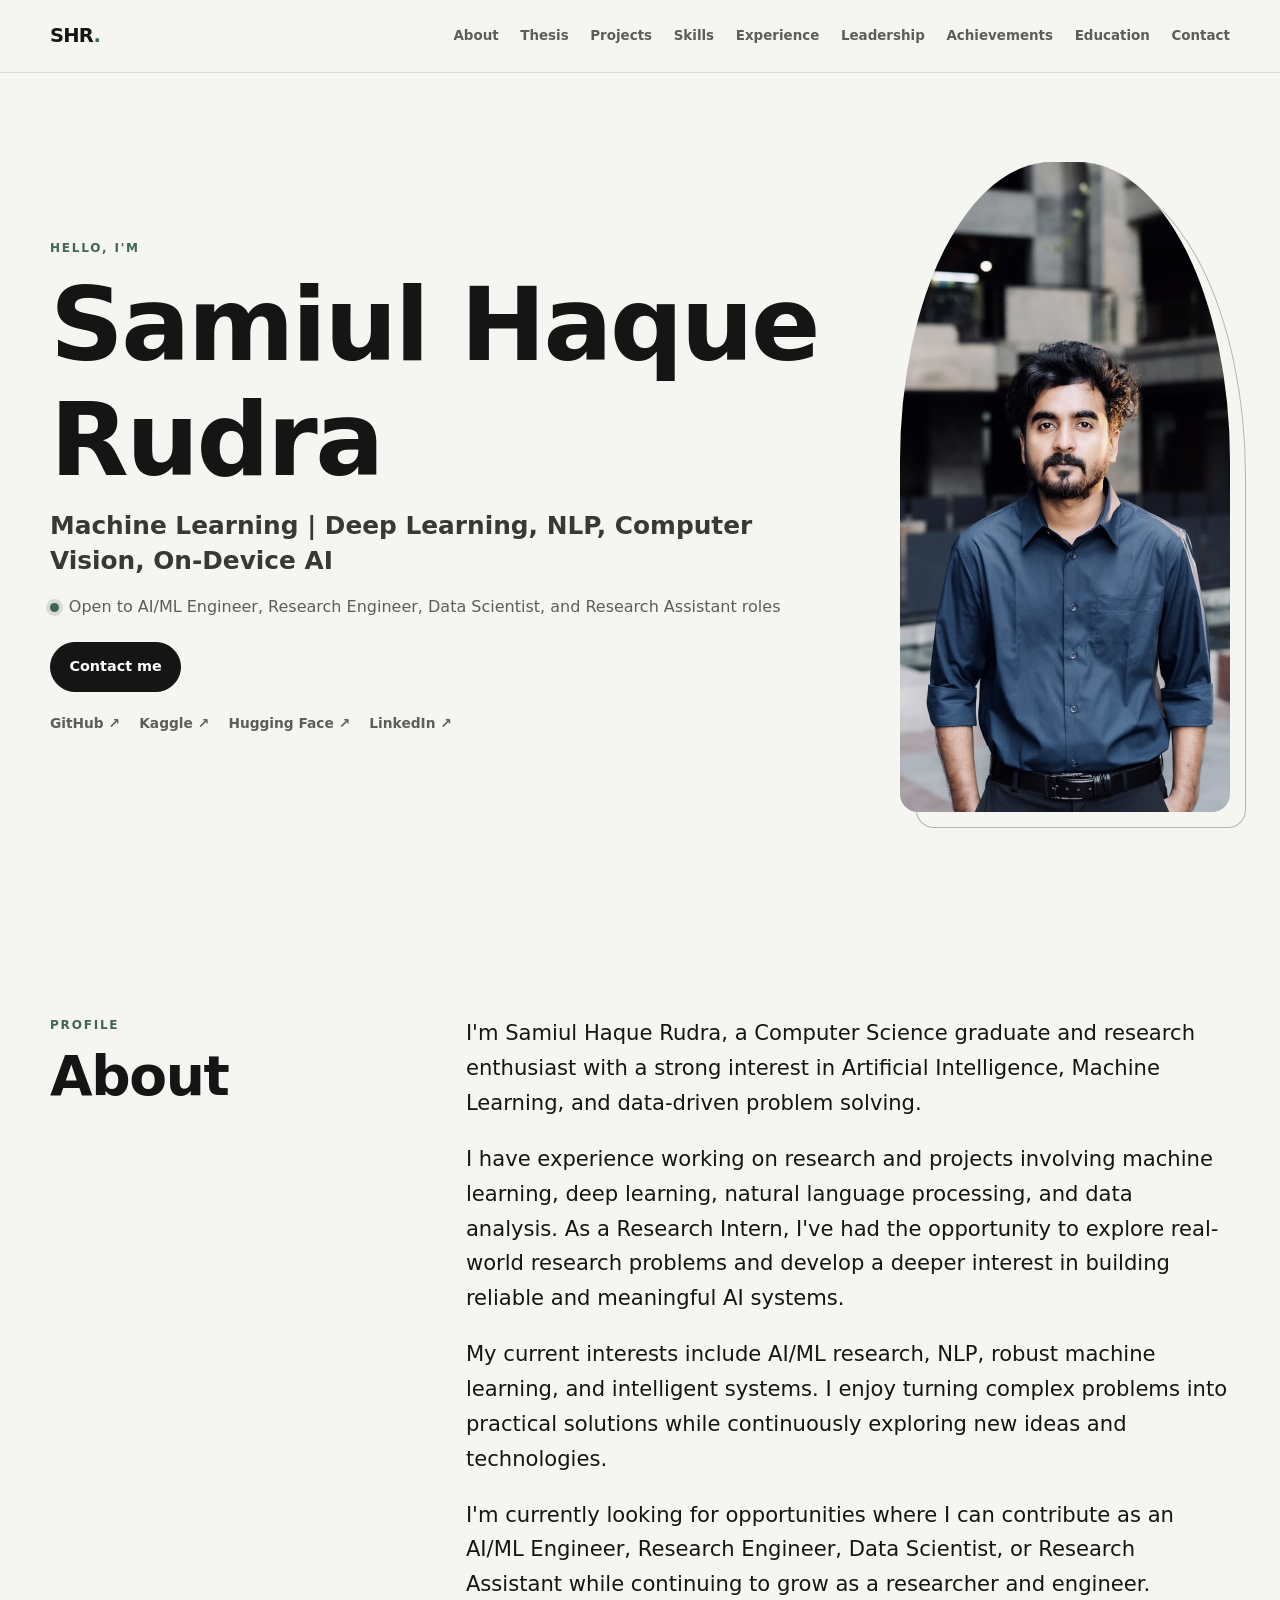
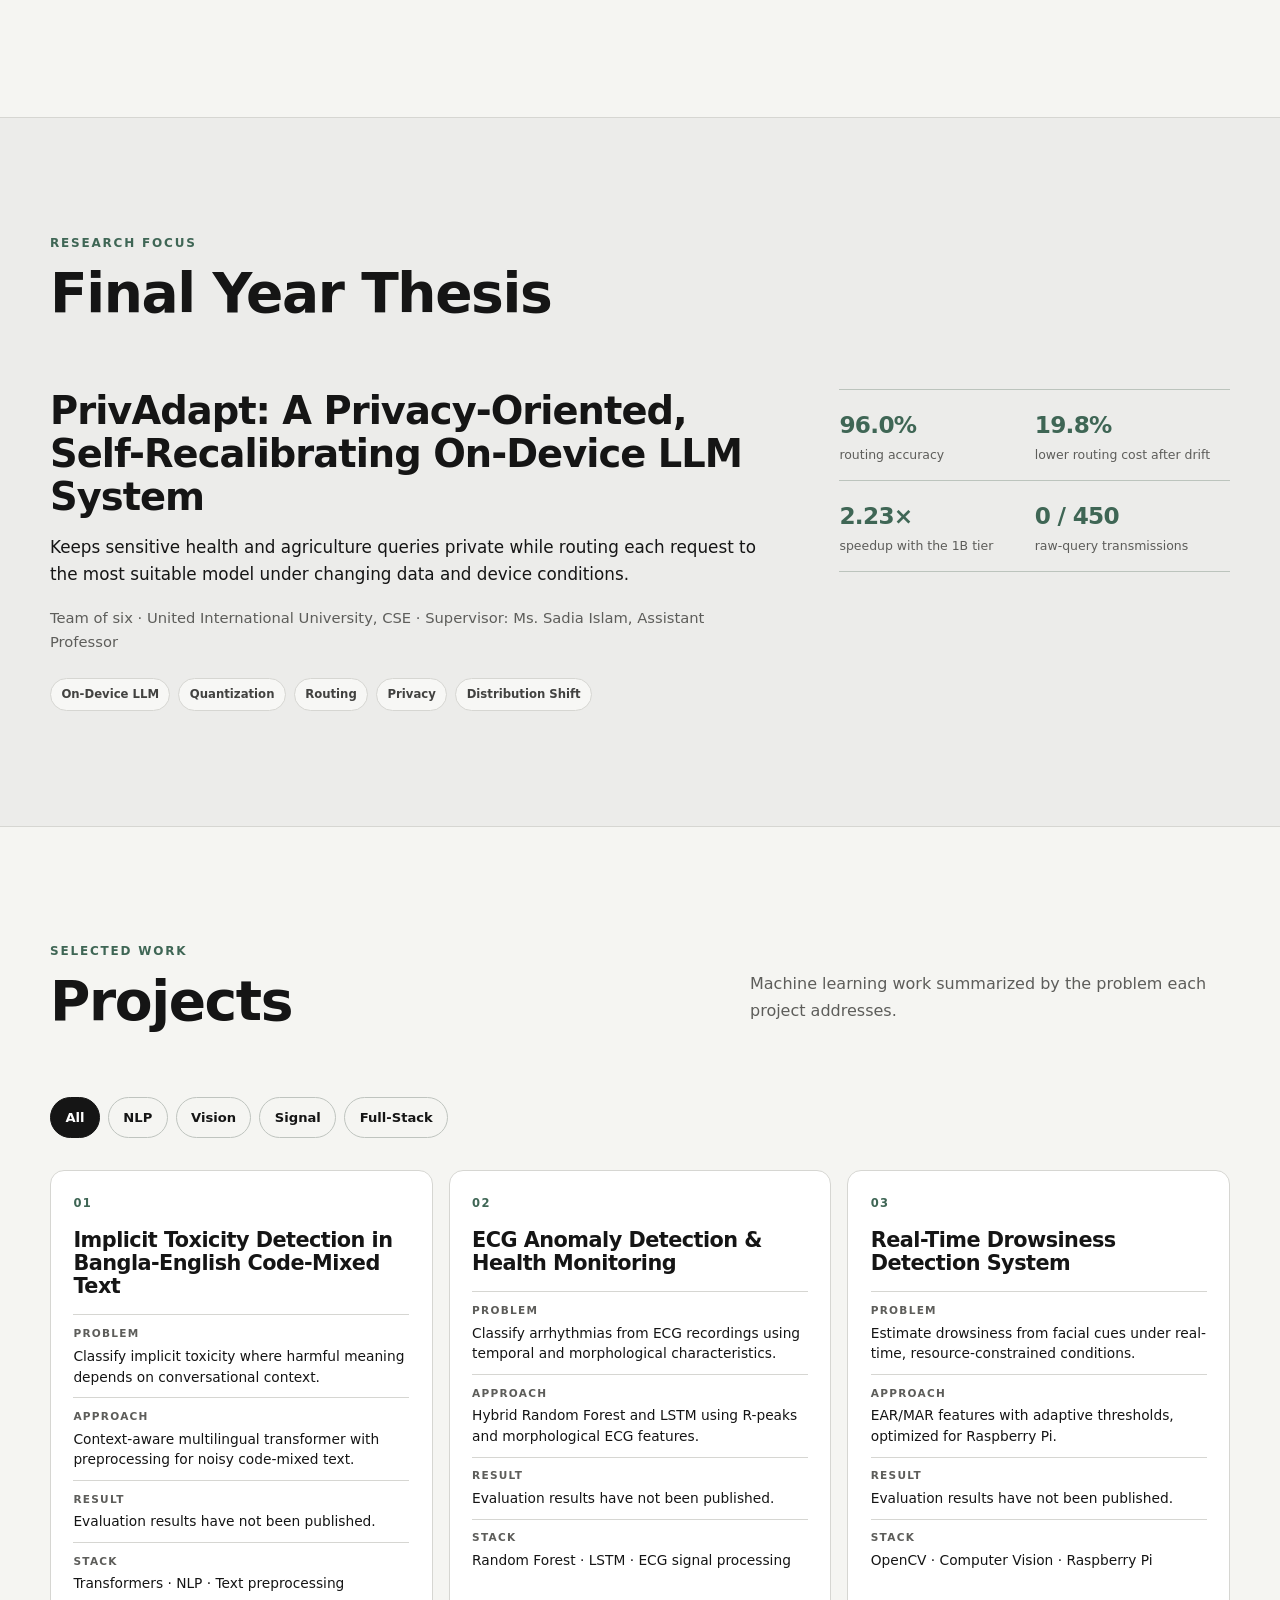
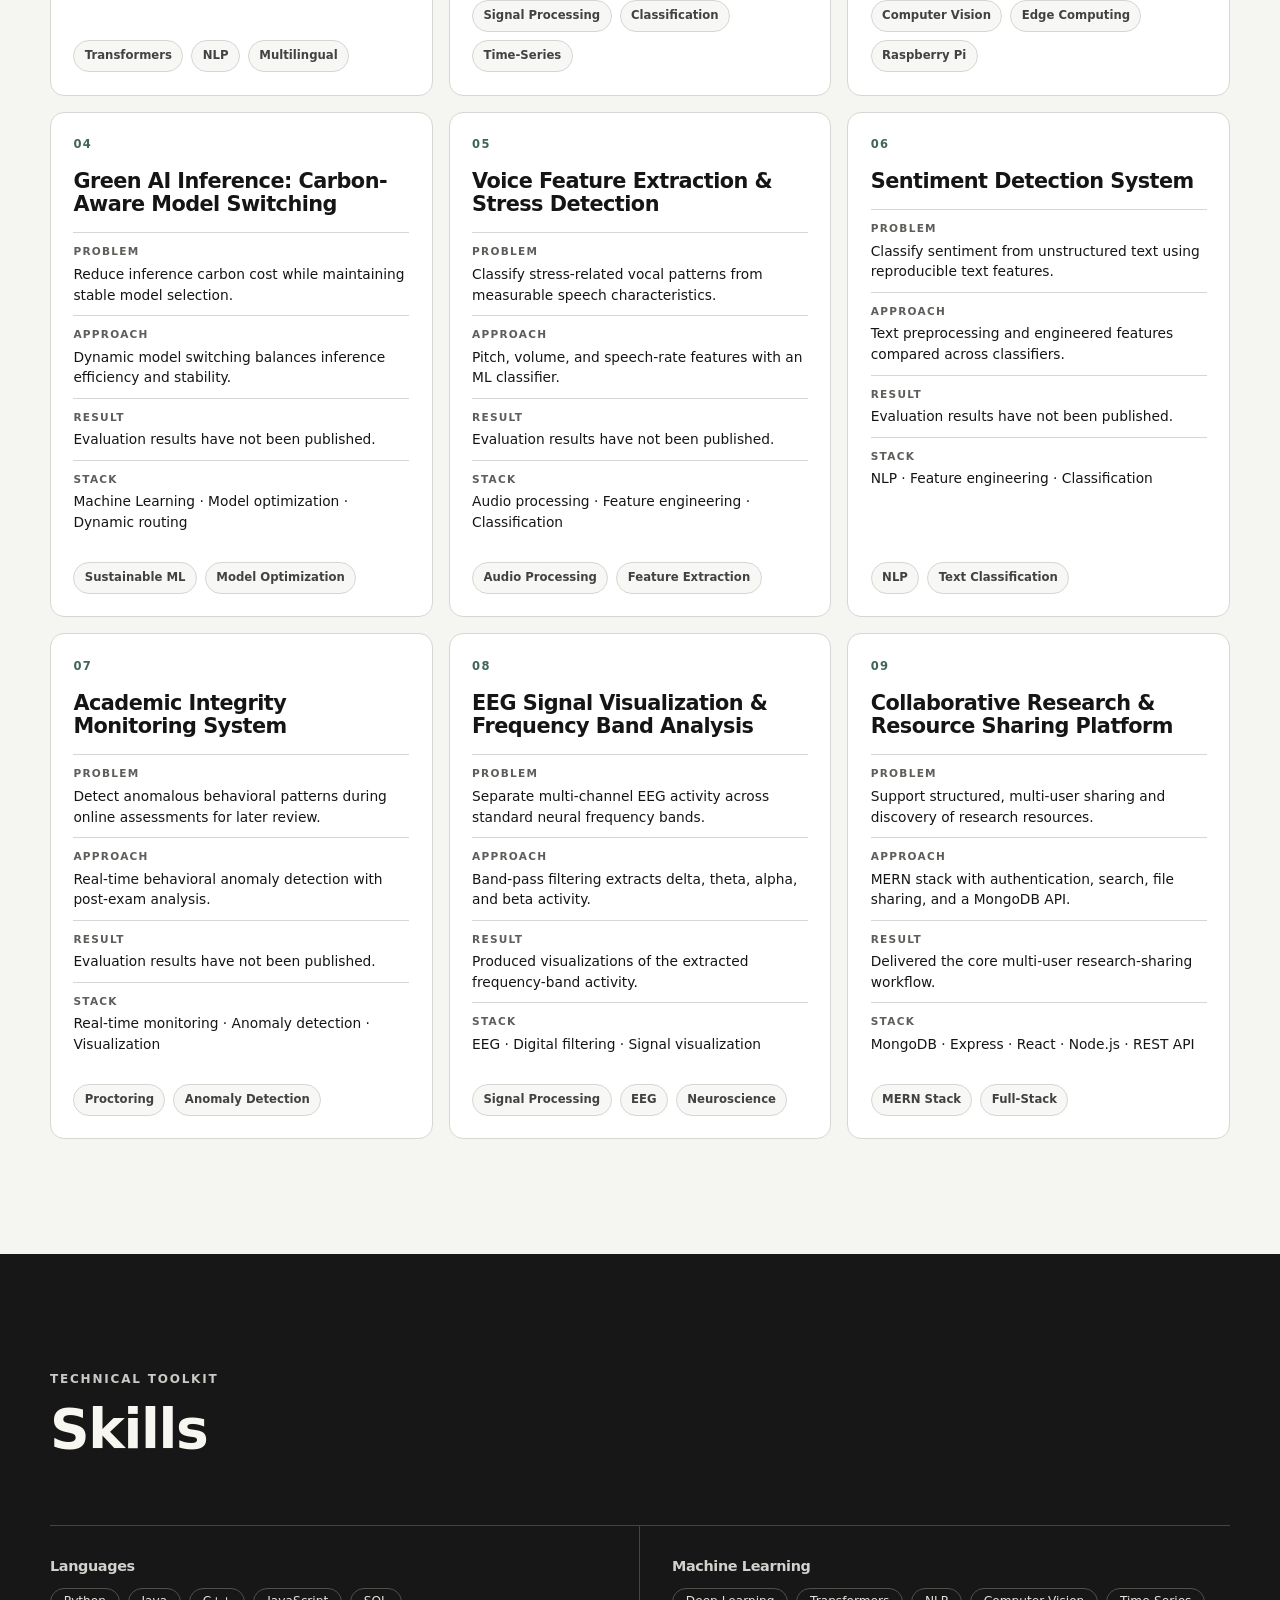
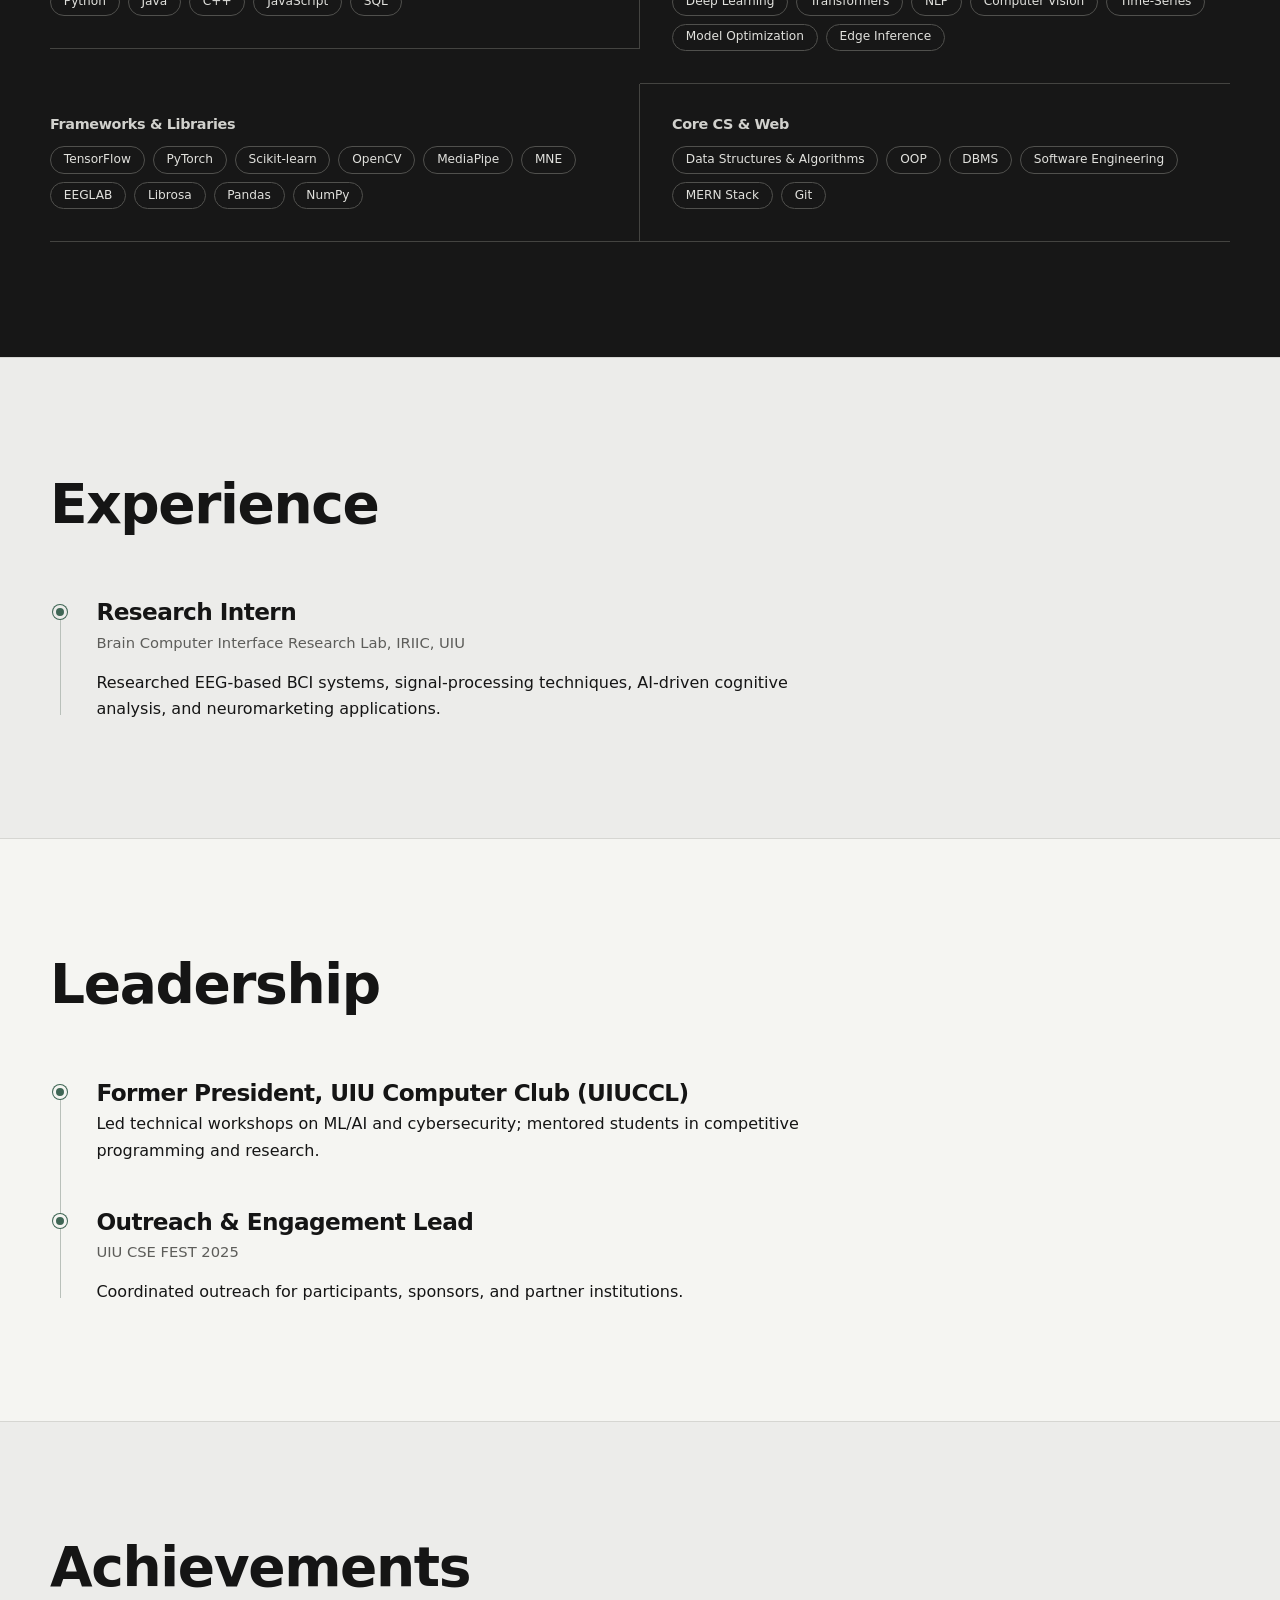
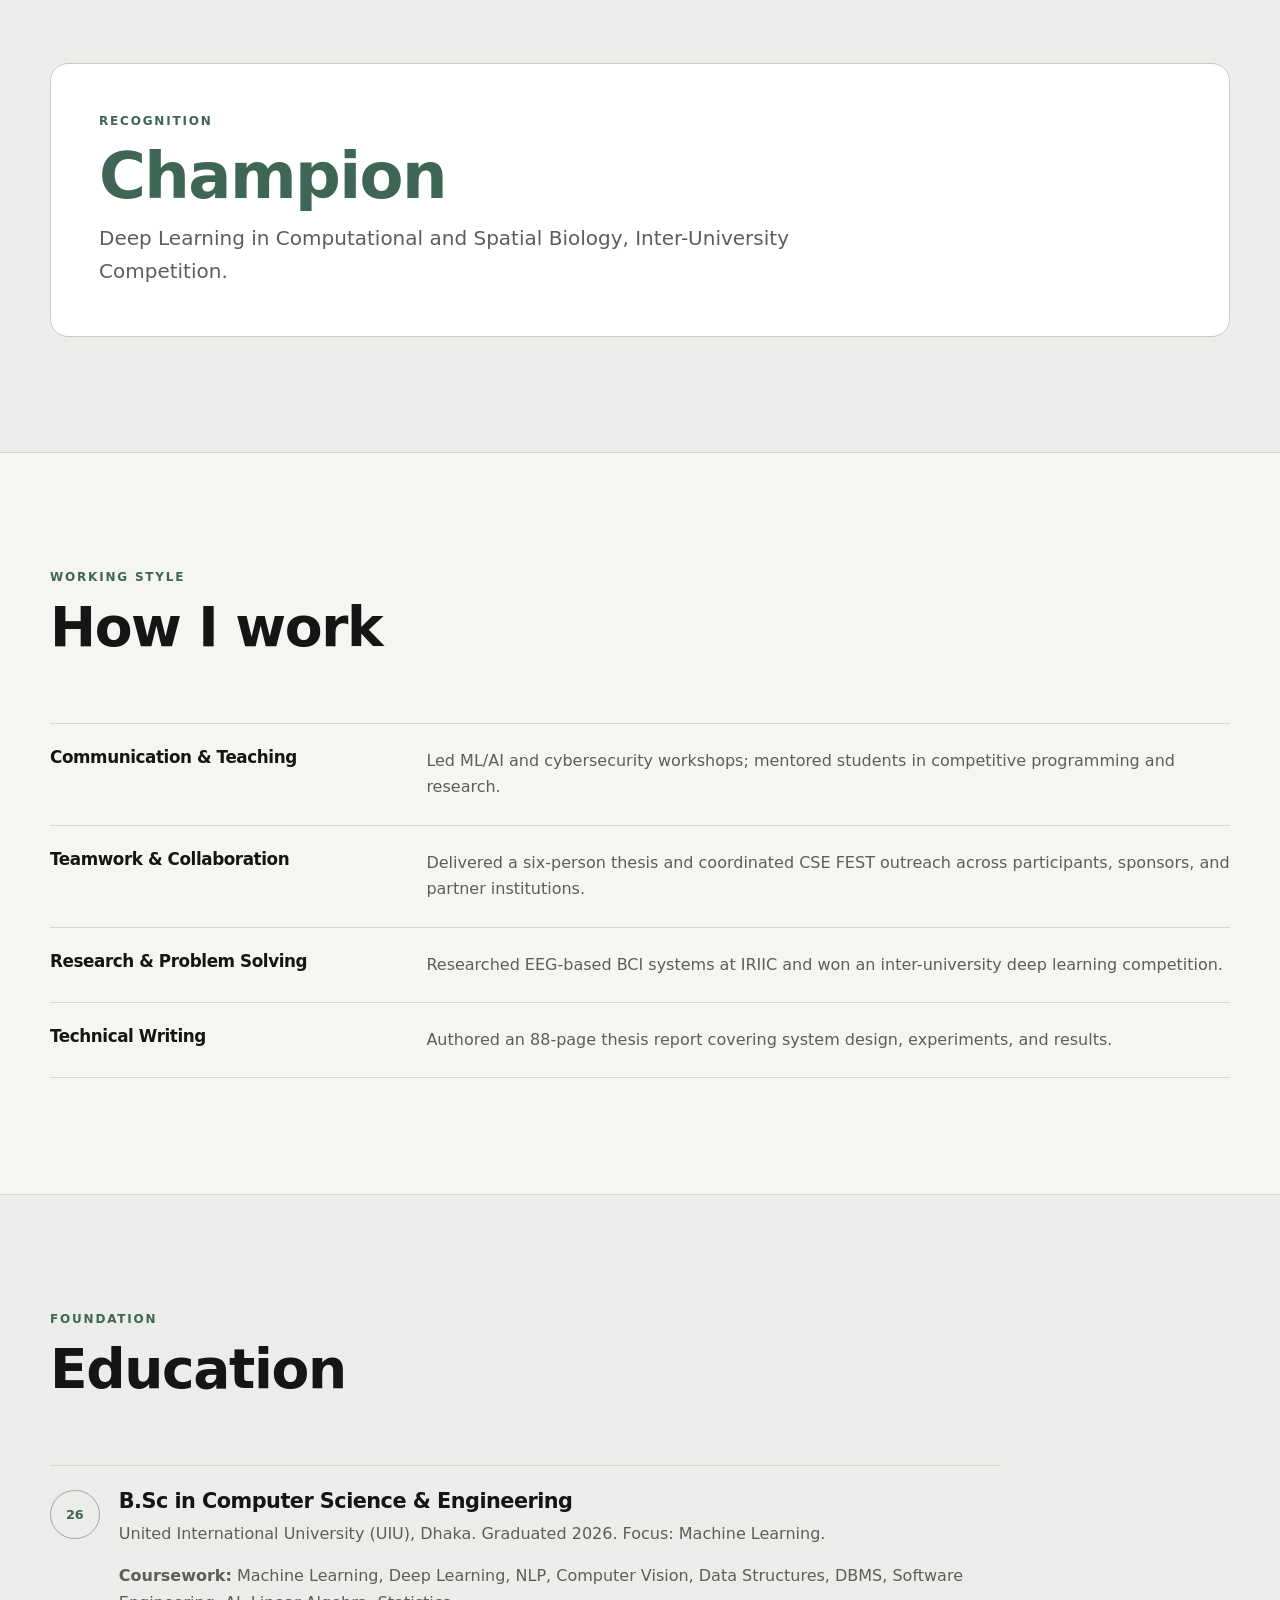
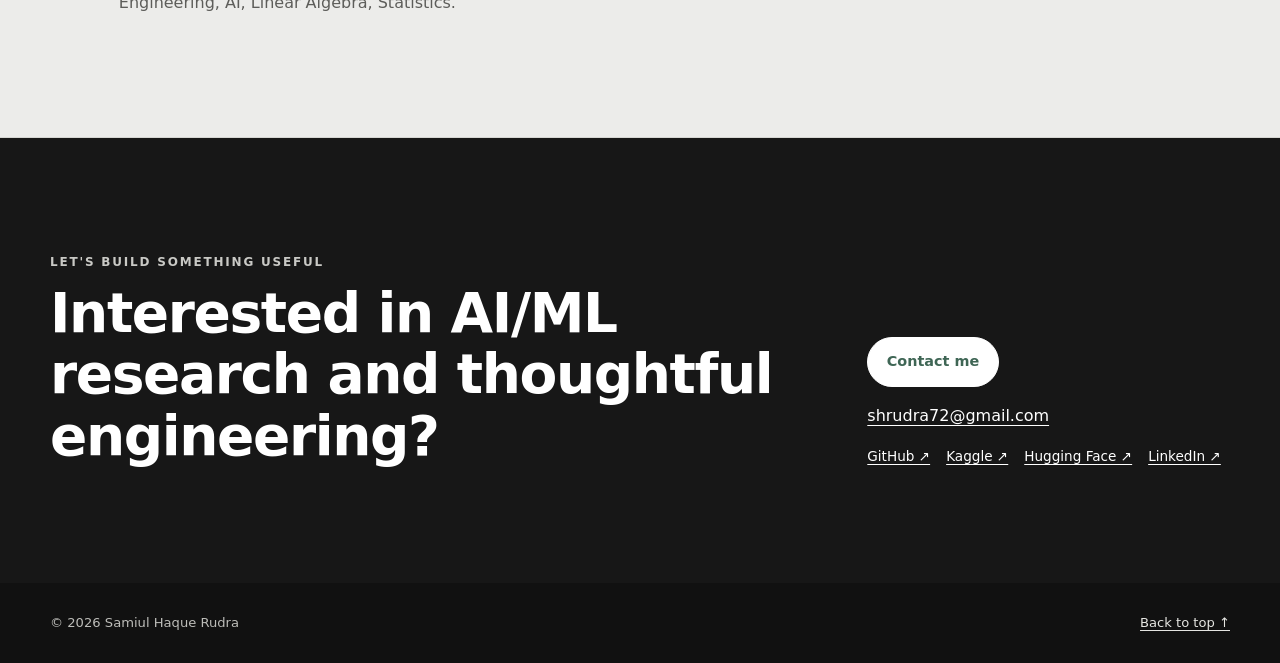
==== commit b3ac32cf: "Remove thesis diagram and normalize skill pills" ====
--- a/index.html
+++ b/index.html
@@ -131,52 +131,6 @@
             <div><dt>2.23×</dt><dd>speedup with the 1B tier</dd></div>
             <div><dt>0 / 450</dt><dd>raw-query transmissions</dd></div>
           </dl>
-          <figure class="thesis-diagram">
-            <svg viewBox="0 0 930 470" role="img" aria-labelledby="routing-diagram-title routing-diagram-desc">
-              <title id="routing-diagram-title">PrivAdapt query routing flow</title>
-              <desc id="routing-diagram-desc">A user query enters an on-device router that checks its embedding, domain, and confidence, then routes it to a specialised local model, fused model, general local base model, or a server fallback with a privacy-controlled payload.</desc>
-              <defs>
-                <marker id="arrow" viewBox="0 0 10 10" refX="9" refY="5" markerWidth="7" markerHeight="7" orient="auto-start-reverse">
-                  <path d="M 0 0 L 10 5 L 0 10 z" class="diagram-arrow"/>
-                </marker>
-              </defs>
-              <g class="diagram-lines" marker-end="url(#arrow)">
-                <path d="M150 235 H205"/>
-                <path d="M455 235 C500 235 490 65 545 65"/>
-                <path d="M455 235 C500 235 500 175 545 175"/>
-                <path d="M455 235 C500 235 500 285 545 285"/>
-                <path d="M455 235 C500 235 490 395 545 395"/>
-              </g>
-              <g class="diagram-node">
-                <rect x="20" y="195" width="130" height="80" rx="12"/>
-                <text x="85" y="230" text-anchor="middle">User</text>
-                <text x="85" y="252" text-anchor="middle">query</text>
-              </g>
-              <g class="diagram-node diagram-router">
-                <rect x="205" y="125" width="250" height="220" rx="16"/>
-                <text x="330" y="165" text-anchor="middle" class="diagram-title">On-device router</text>
-                <line x1="235" y1="185" x2="425" y2="185"/>
-                <text x="330" y="220" text-anchor="middle">Embedding</text>
-                <text x="330" y="260" text-anchor="middle">Domain check</text>
-                <text x="330" y="300" text-anchor="middle">Confidence</text>
-              </g>
-              <g class="diagram-node">
-                <rect x="545" y="20" width="350" height="90" rx="12"/>
-                <text x="720" y="59" text-anchor="middle" class="diagram-title">Specialised local model</text>
-                <text x="720" y="82" text-anchor="middle">Domain-specific response</text>
-                <rect x="545" y="130" width="350" height="90" rx="12"/>
-                <text x="720" y="169" text-anchor="middle" class="diagram-title">Fused model</text>
-                <text x="720" y="192" text-anchor="middle">Cross-domain response</text>
-                <rect x="545" y="240" width="350" height="90" rx="12"/>
-                <text x="720" y="279" text-anchor="middle" class="diagram-title">General local base model</text>
-                <text x="720" y="302" text-anchor="middle">General-purpose response</text>
-                <rect x="545" y="350" width="350" height="90" rx="12"/>
-                <text x="720" y="389" text-anchor="middle" class="diagram-title">Server fallback</text>
-                <text x="720" y="412" text-anchor="middle">Privacy-controlled payload</text>
-              </g>
-            </svg>
-            <figcaption>Routing stays on-device when possible and controls what may leave the device.</figcaption>
-          </figure>
         </article>
       </div>
     </section>
--- a/styles.css
+++ b/styles.css
@@ -78,16 +78,6 @@
 .thesis-results div { padding: 1rem .7rem 1rem 0; border-bottom: 1px solid #bcc4bd; }
 .thesis-results dt { color: var(--accent-dark); font-size: 1.45rem; font-weight: 790; letter-spacing: -.03em; }
 .thesis-results dd { margin: .2rem 0 0; color: var(--muted); font-size: .78rem; line-height: 1.35; }
-.thesis-diagram { grid-column: 1 / -1; margin: 1.5rem 0 0; }
-.thesis-diagram svg { display: block; width: 100%; height: auto; border: 1px solid #c4cac4; border-radius: var(--radius); background: var(--surface); color: var(--ink); }
-.thesis-diagram figcaption { margin-top: .75rem; color: var(--muted); font-size: .82rem; text-align: center; }
-.diagram-lines { fill: none; stroke: #6e7771; stroke-width: 2; }
-.diagram-arrow { fill: #6e7771; }
-.diagram-node rect { fill: var(--surface); stroke: #9ba59f; stroke-width: 1.5; }
-.diagram-node text { fill: var(--muted); font-family: inherit; font-size: 15px; }
-.diagram-node .diagram-title { fill: var(--ink); font-size: 16px; font-weight: 700; }
-.diagram-router rect { stroke: var(--accent); stroke-width: 2; }
-.diagram-router line { stroke: #c4cac4; }
 
 .filters { display: flex; flex-wrap: wrap; gap: .5rem; margin-bottom: 2rem; }
 .filter { padding: .55rem .9rem; border: 1px solid #bfc4bf; border-radius: 999px; background: transparent; color: var(--ink); font-size: .82rem; font-weight: 680; cursor: pointer; }
@@ -106,12 +96,12 @@
 
 .section-dark .eyebrow { color: #c9c9c5; }
 .skill-grid { display: grid; grid-template-columns: repeat(2, minmax(0, 1fr)); align-items: start; border-top: 1px solid #444441; }
-.skill-grid article { display: flex; min-width: 0; align-self: start; align-items: flex-start; flex-direction: column; gap: .9rem; padding: 2rem 0; border-bottom: 1px solid #444441; }
+.skill-grid article { display: block; min-width: 0; height: auto; align-self: start; padding: 2rem 0; border-bottom: 1px solid #444441; }
 .skill-grid article:nth-child(odd) { padding-right: 2rem; border-right: 1px solid #444441; }
 .skill-grid article:nth-child(even) { padding-left: 2rem; }
-.skill-grid h3 { margin: 0; color: #d1d1cd; font-size: .9rem; }
-.skill-chips { display: flex; flex-wrap: wrap; align-items: flex-start; align-content: flex-start; gap: .5rem; padding: 0; margin: 0; list-style: none; }
-.skill-chips li { height: auto; padding: .3rem .8rem; border: 1px solid #50504d; border-radius: 999px; color: #e1e1dd; font-size: .76rem; line-height: 1.3; white-space: nowrap; }
+.skill-grid h3 { margin: 0 0 .9rem; color: #d1d1cd; font-size: .9rem; }
+.skill-chips { display: flex; width: 100%; height: auto; flex: 0 0 auto; flex-wrap: wrap; align-items: flex-start; align-content: flex-start; align-self: flex-start; gap: .5rem; padding: 0; margin: 0; list-style: none; }
+.skill-chips li { display: inline-flex; height: auto; min-height: 0; max-width: 100%; flex: 0 0 auto; align-items: center; justify-content: center; padding: .3rem .8rem; border: 1px solid #50504d; border-radius: 999px; color: #e1e1dd; font-size: .76rem; line-height: 1.3; white-space: nowrap; }
 .evidence-list { border-top: 1px solid var(--line); }
 .evidence-list article { display: grid; grid-template-columns: .6fr 1.4fr; gap: 2rem; padding: 1.5rem 0; border-bottom: 1px solid var(--line); }
 .evidence-list h3, .evidence-list p { margin: 0; }
@@ -182,8 +172,6 @@
   .about { grid-template-columns: 1fr; gap: 0; }
   .about-copy { font-size: 1.1rem; }
   .section-heading-row { align-items: start; flex-direction: column; gap: .8rem; }
-  .thesis-diagram { overflow-x: auto; padding-bottom: .25rem; }
-  .thesis-diagram svg { min-width: 720px; }
   .project-grid { grid-template-columns: 1fr; }
   .skill-grid { grid-template-columns: 1fr; }
   .skill-grid article:nth-child(odd), .skill-grid article:nth-child(even) { padding-inline: 0; border-right: 0; }
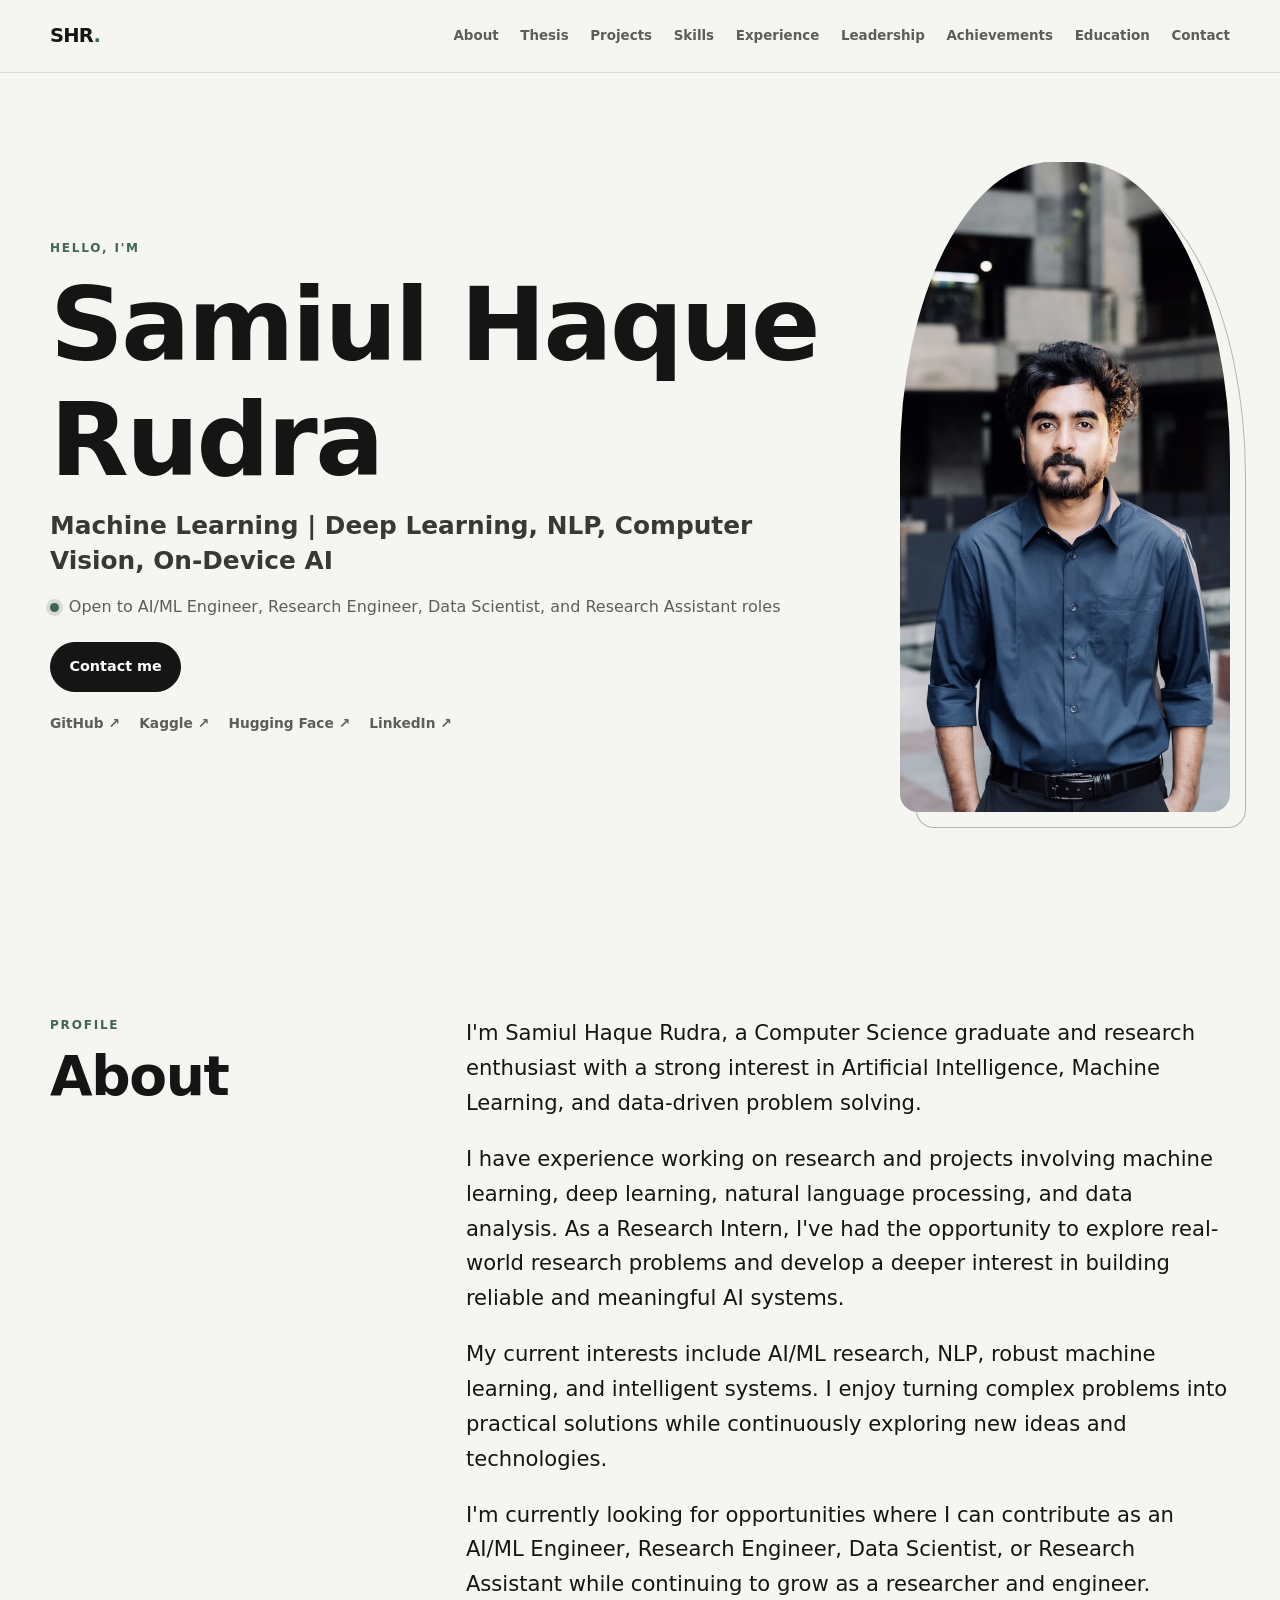
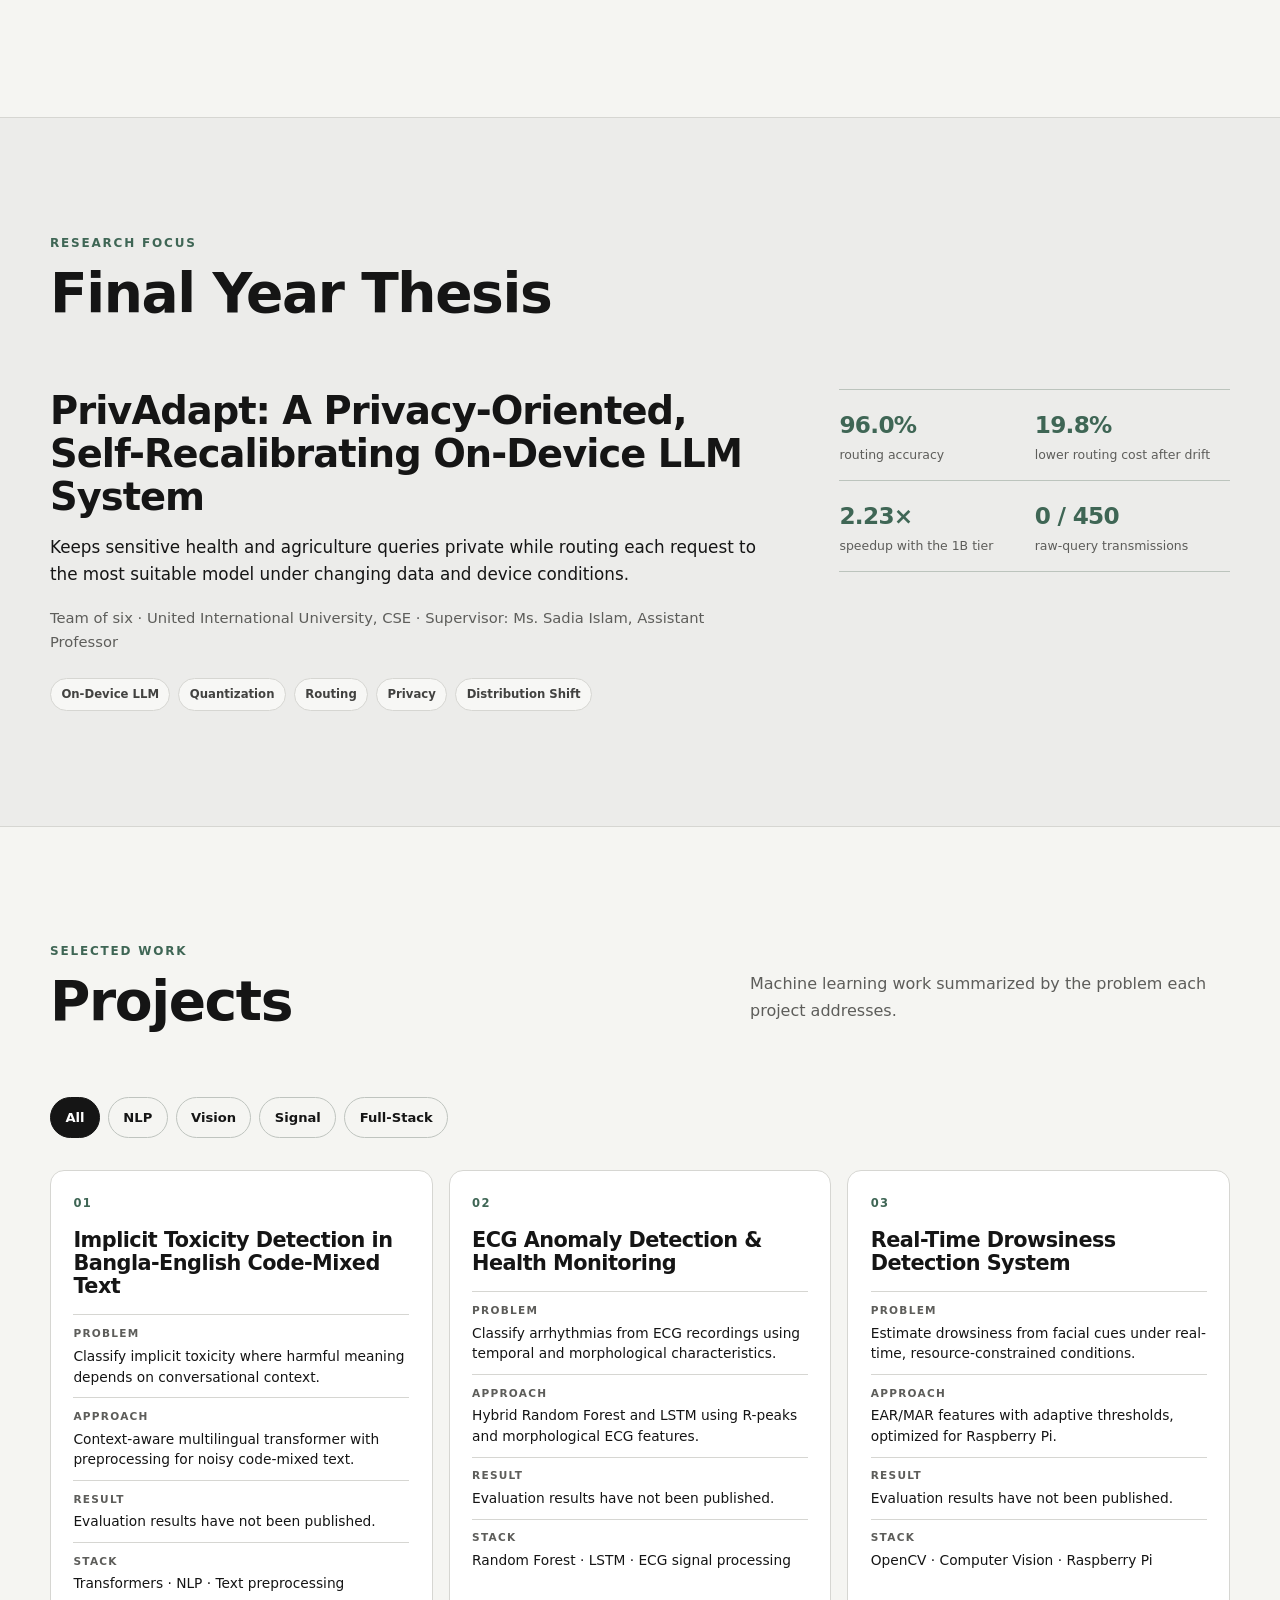
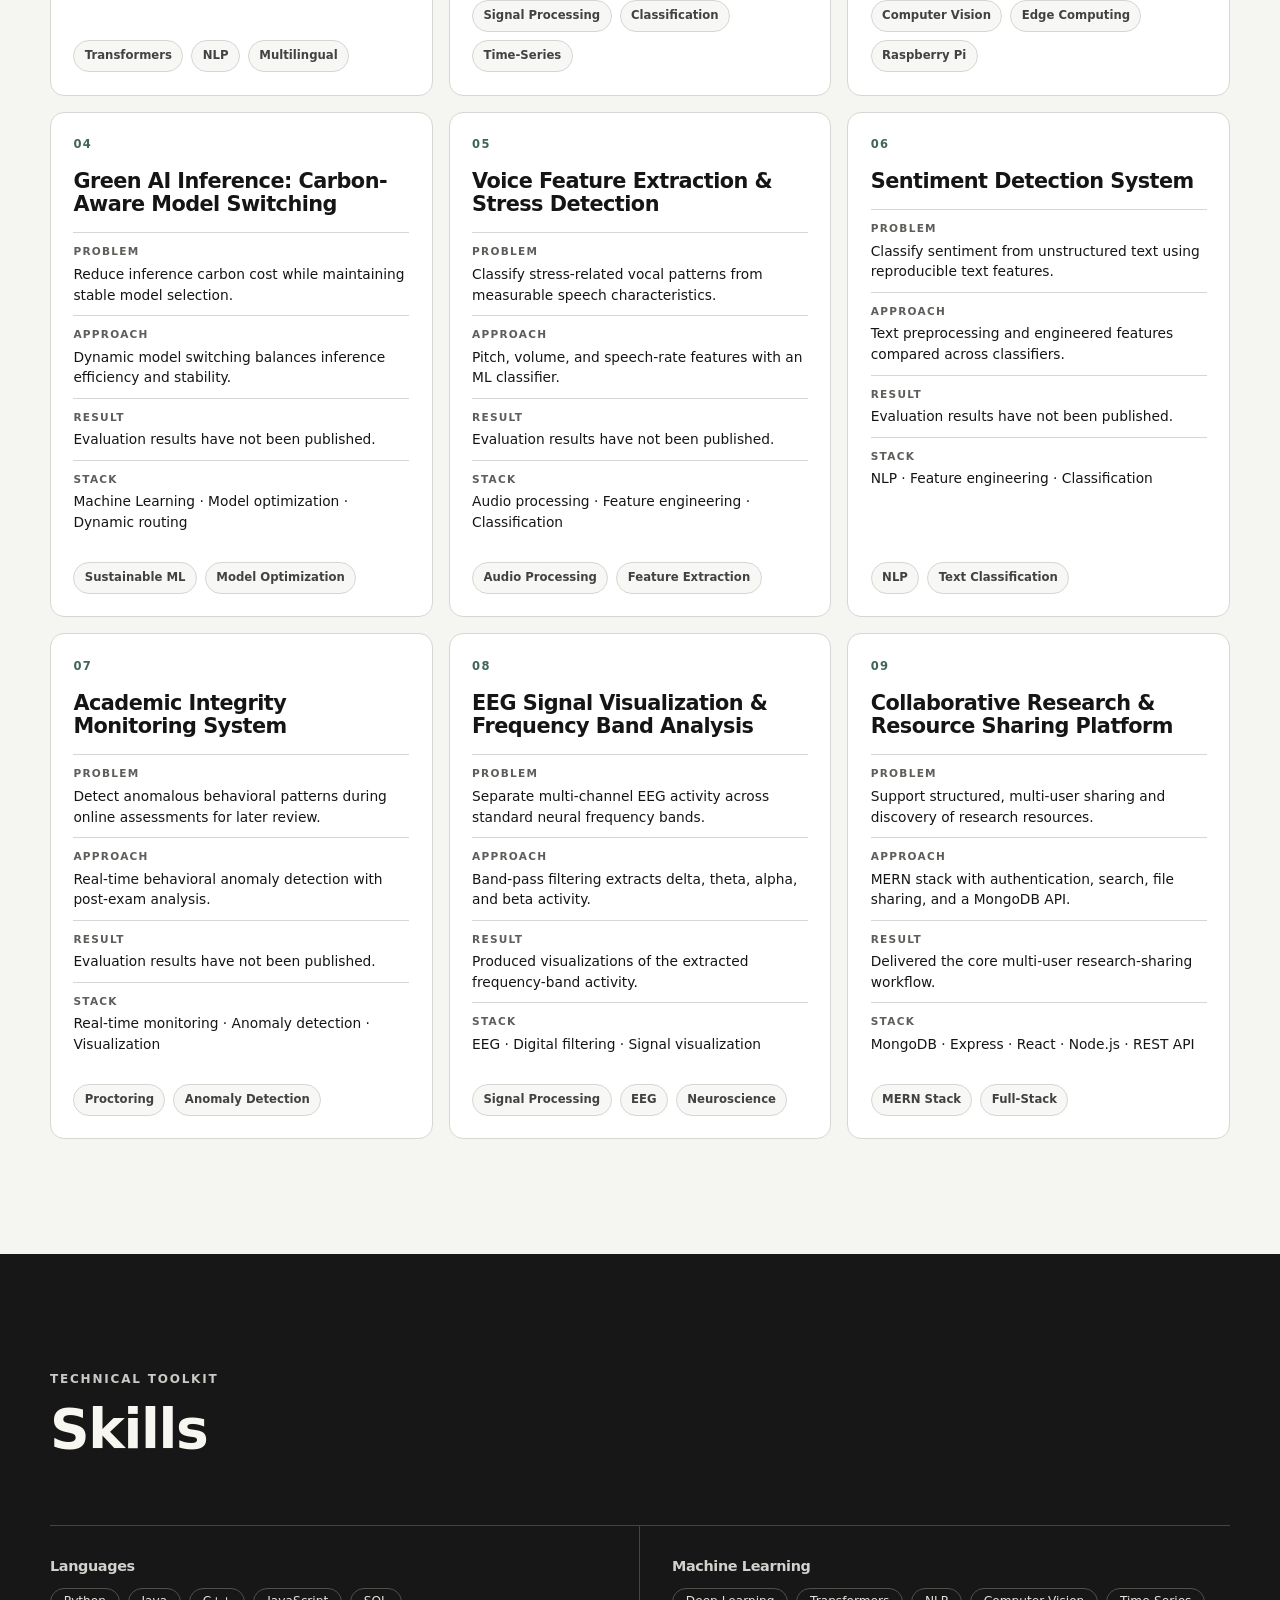
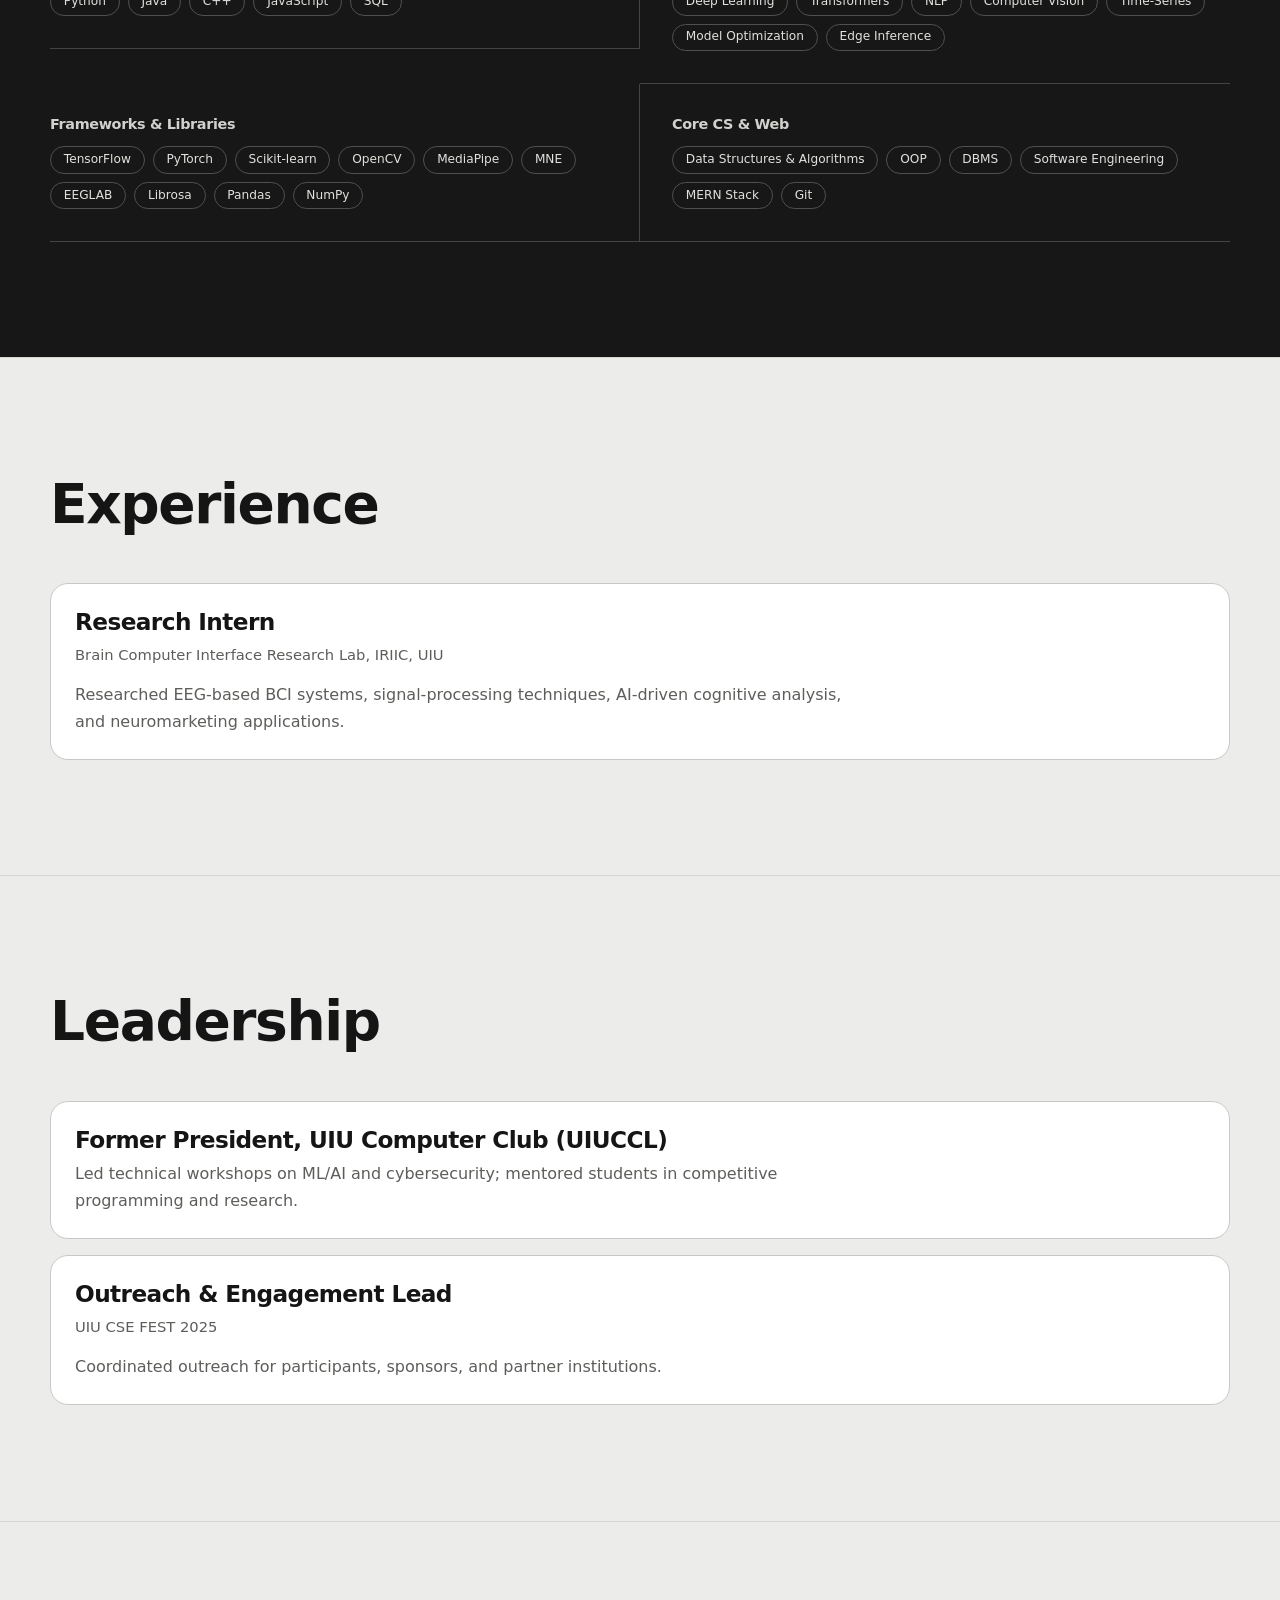
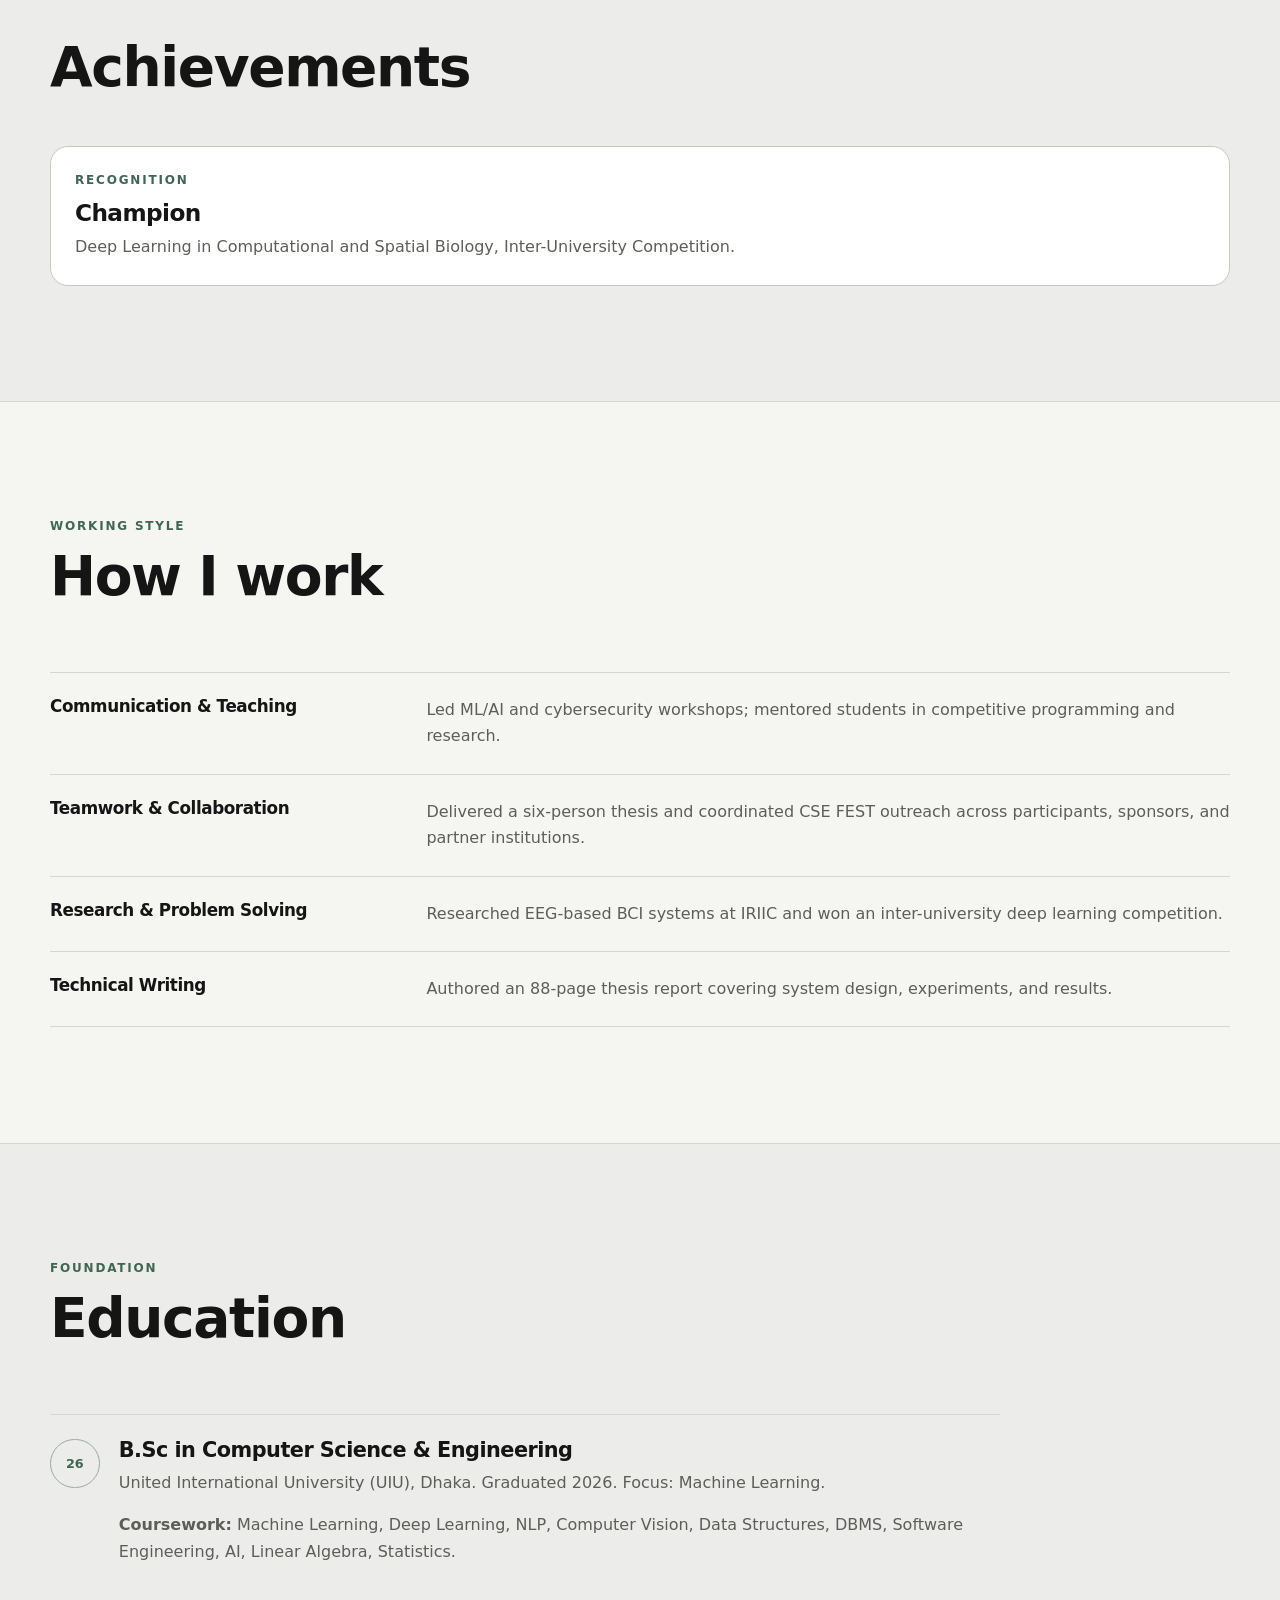
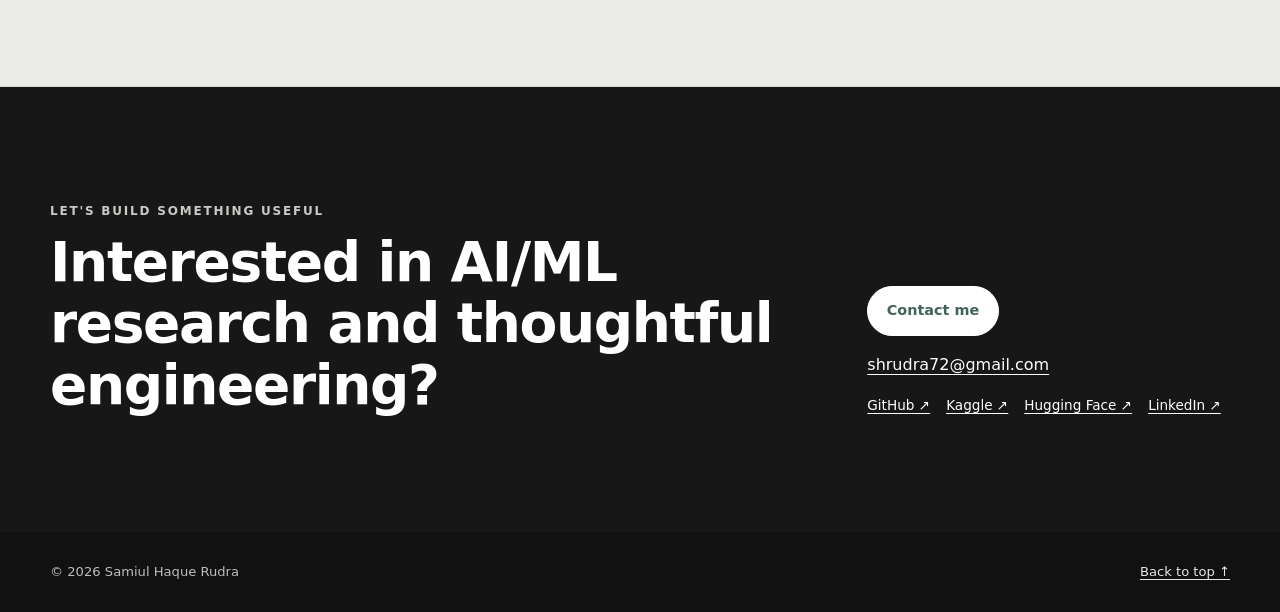
==== commit 4f9863e5: "Unify career section styling" ====
--- a/index.html
+++ b/index.html
@@ -256,7 +256,7 @@
       </div>
     </section>
 
-    <section class="section section-tinted reveal" id="experience" aria-labelledby="experience-title">
+    <section class="section career-section reveal" id="experience" aria-labelledby="experience-title">
       <div class="container">
         <div class="section-heading"><h2 id="experience-title">Experience</h2></div>
         <div class="timeline timeline-single">
@@ -268,21 +268,23 @@
       </div>
     </section>
 
-    <section class="section container reveal" id="leadership" aria-labelledby="leadership-title">
-      <div class="section-heading"><h2 id="leadership-title">Leadership</h2></div>
-      <div class="timeline timeline-light">
-        <article>
-          <span class="timeline-marker" aria-hidden="true"></span>
-          <div class="timeline-body"><h3>Former President, UIU Computer Club (UIUCCL)</h3><p>Led technical workshops on ML/AI and cybersecurity; mentored students in competitive programming and research.</p></div>
-        </article>
-        <article>
-          <span class="timeline-marker" aria-hidden="true"></span>
-          <div class="timeline-body"><h3>Outreach &amp; Engagement Lead</h3><p class="meta">UIU CSE FEST 2025</p><p>Coordinated outreach for participants, sponsors, and partner institutions.</p></div>
-        </article>
-      </div>
-    </section>
-
-    <section class="section section-tinted reveal" id="achievements" aria-labelledby="achievements-title">
+    <section class="section career-section reveal" id="leadership" aria-labelledby="leadership-title">
+      <div class="container">
+        <div class="section-heading"><h2 id="leadership-title">Leadership</h2></div>
+        <div class="timeline timeline-light">
+          <article>
+            <span class="timeline-marker" aria-hidden="true"></span>
+            <div class="timeline-body"><h3>Former President, UIU Computer Club (UIUCCL)</h3><p>Led technical workshops on ML/AI and cybersecurity; mentored students in competitive programming and research.</p></div>
+          </article>
+          <article>
+            <span class="timeline-marker" aria-hidden="true"></span>
+            <div class="timeline-body"><h3>Outreach &amp; Engagement Lead</h3><p class="meta">UIU CSE FEST 2025</p><p>Coordinated outreach for participants, sponsors, and partner institutions.</p></div>
+          </article>
+        </div>
+      </div>
+    </section>
+
+    <section class="section career-section reveal" id="achievements" aria-labelledby="achievements-title">
       <div class="container">
         <div class="section-heading"><h2 id="achievements-title">Achievements</h2></div>
         <article class="achievement-feature">
--- a/styles.css
+++ b/styles.css
@@ -108,18 +108,15 @@
 .evidence-list h3 { font-size: 1.05rem; }
 .evidence-list p { color: var(--muted); }
 
-.timeline { position: relative; max-width: 900px; margin-left: .2rem; }
-.timeline::before { content: ""; position: absolute; top: .5rem; bottom: .5rem; left: .42rem; width: 1px; background: #b9c0ba; }
-.timeline article { position: relative; padding: 0 0 2.8rem 2.7rem; }
-.timeline article:last-child { padding-bottom: 0; }
-.timeline-marker { position: absolute; z-index: 1; top: .35rem; left: 0; width: .88rem; height: .88rem; border: 3px solid #ececea; border-radius: 50%; background: var(--accent); box-shadow: 0 0 0 1px var(--accent); }
-.timeline h3 { margin-bottom: .35rem; font-size: 1.45rem; }
-.timeline p:last-child { max-width: 760px; margin-bottom: 0; }
-.timeline-type { display: block; margin-bottom: .35rem; color: var(--accent); font-size: .72rem; font-weight: 760; letter-spacing: .12em; text-transform: uppercase; }
-.timeline-light .timeline-marker { border-color: var(--paper); }
-.achievement-feature { width: 100%; padding: clamp(1.6rem, 4vw, 3rem); border: 1px solid #c8c8c4; border-radius: var(--radius); background: var(--surface); }
-.achievement-feature h3 { margin-bottom: .55rem; color: var(--accent); font-size: clamp(2.2rem, 5vw, 4.5rem); }
-.achievement-feature p:last-child { max-width: 760px; margin-bottom: 0; color: var(--muted); font-size: clamp(1rem, 1.8vw, 1.25rem); }
+.career-section { background: #ececea; border-top: 1px solid var(--line); }
+.career-section#achievements { border-bottom: 1px solid var(--line); }
+.career-section .section-heading { margin-bottom: clamp(2rem, 4vw, 3rem); }
+.timeline { display: grid; max-width: none; gap: 1rem; margin: 0; }
+.timeline article, .achievement-feature { width: 100%; padding: 1.5rem; border: 1px solid #c8c8c4; border-radius: var(--radius); background: var(--surface); }
+.timeline-marker { display: none; }
+.timeline h3, .achievement-feature h3 { margin-bottom: .45rem; color: var(--ink); font-size: 1.45rem; line-height: 1.2; }
+.timeline p:last-child, .achievement-feature p:last-child { max-width: 780px; margin-bottom: 0; color: var(--muted); font-size: 1rem; }
+.achievement-feature .eyebrow { margin-bottom: .5rem; }
 .compact-card { display: grid; grid-template-columns: auto 1fr; gap: 1.2rem; padding-top: 1.5rem; border-top: 1px solid var(--line); }
 .compact-card h3 { margin-bottom: .5rem; }
 .compact-card p { margin-bottom: .35rem; color: var(--muted); }
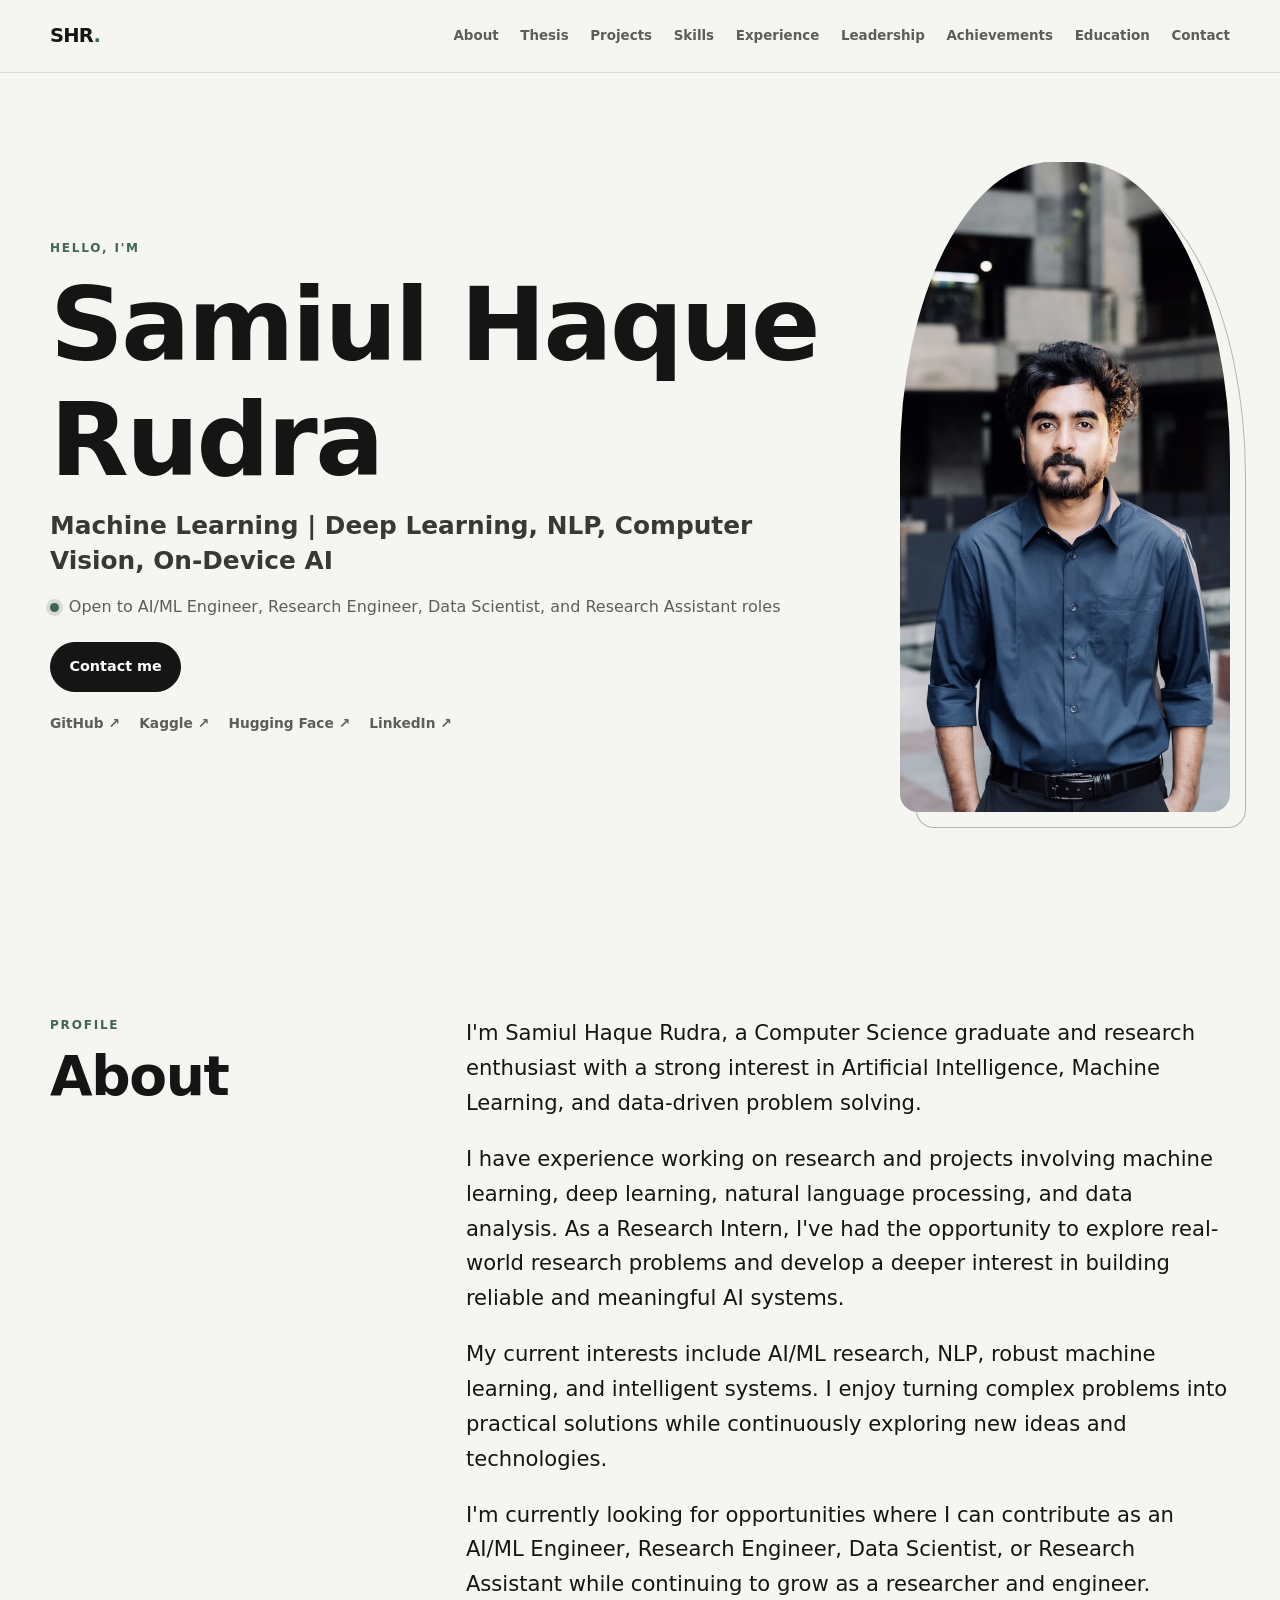
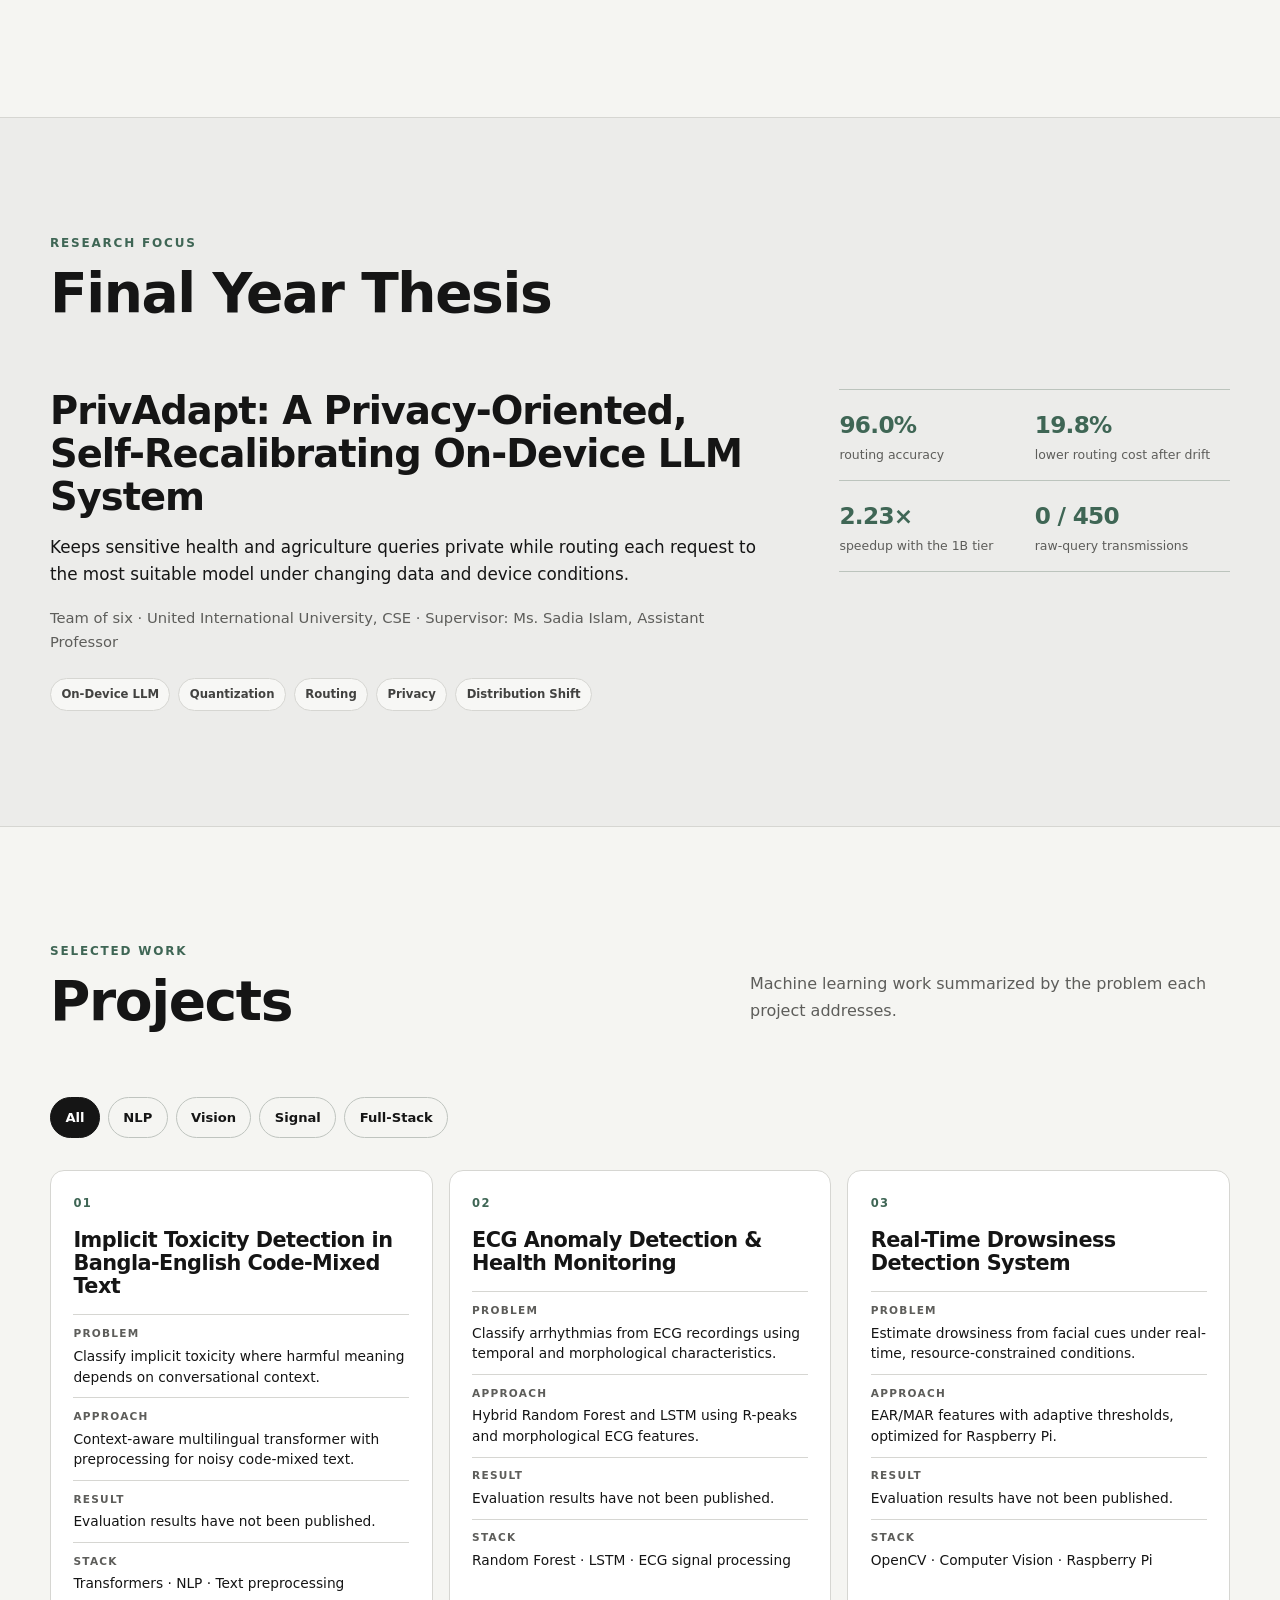
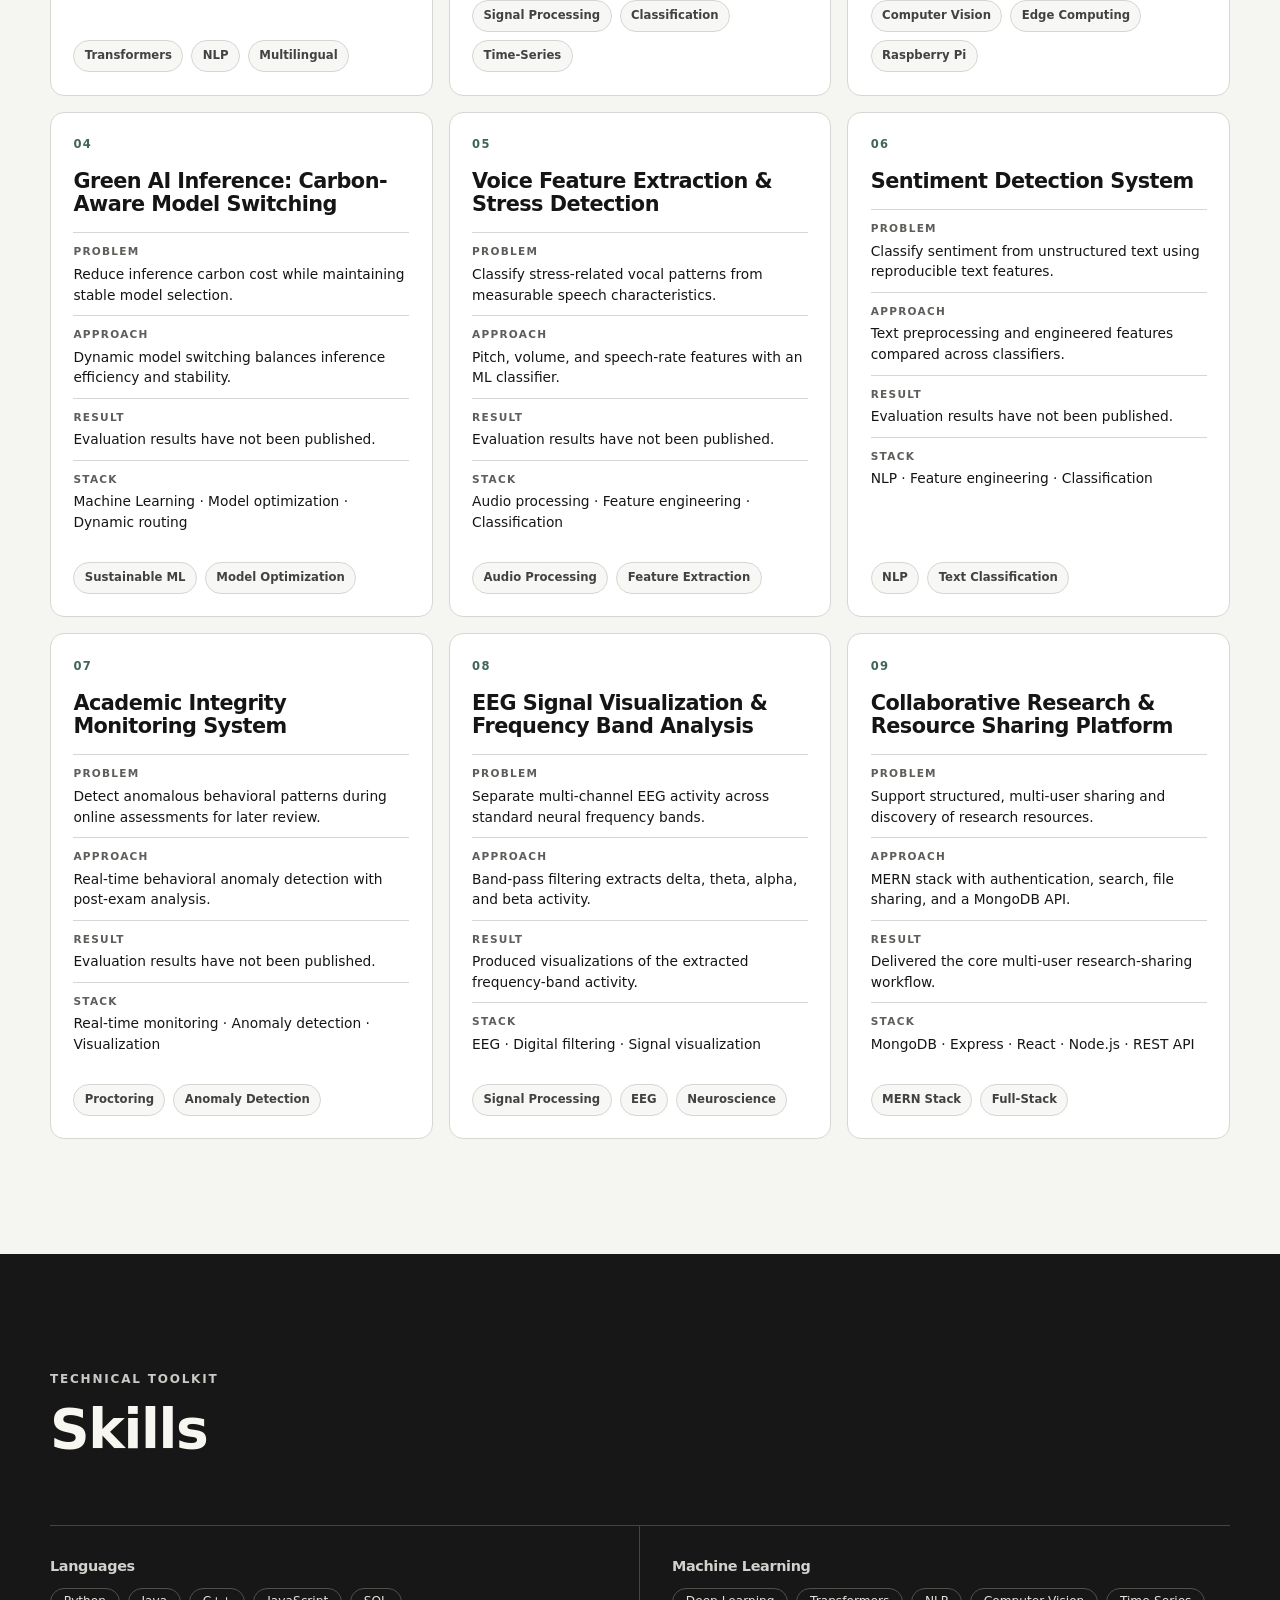
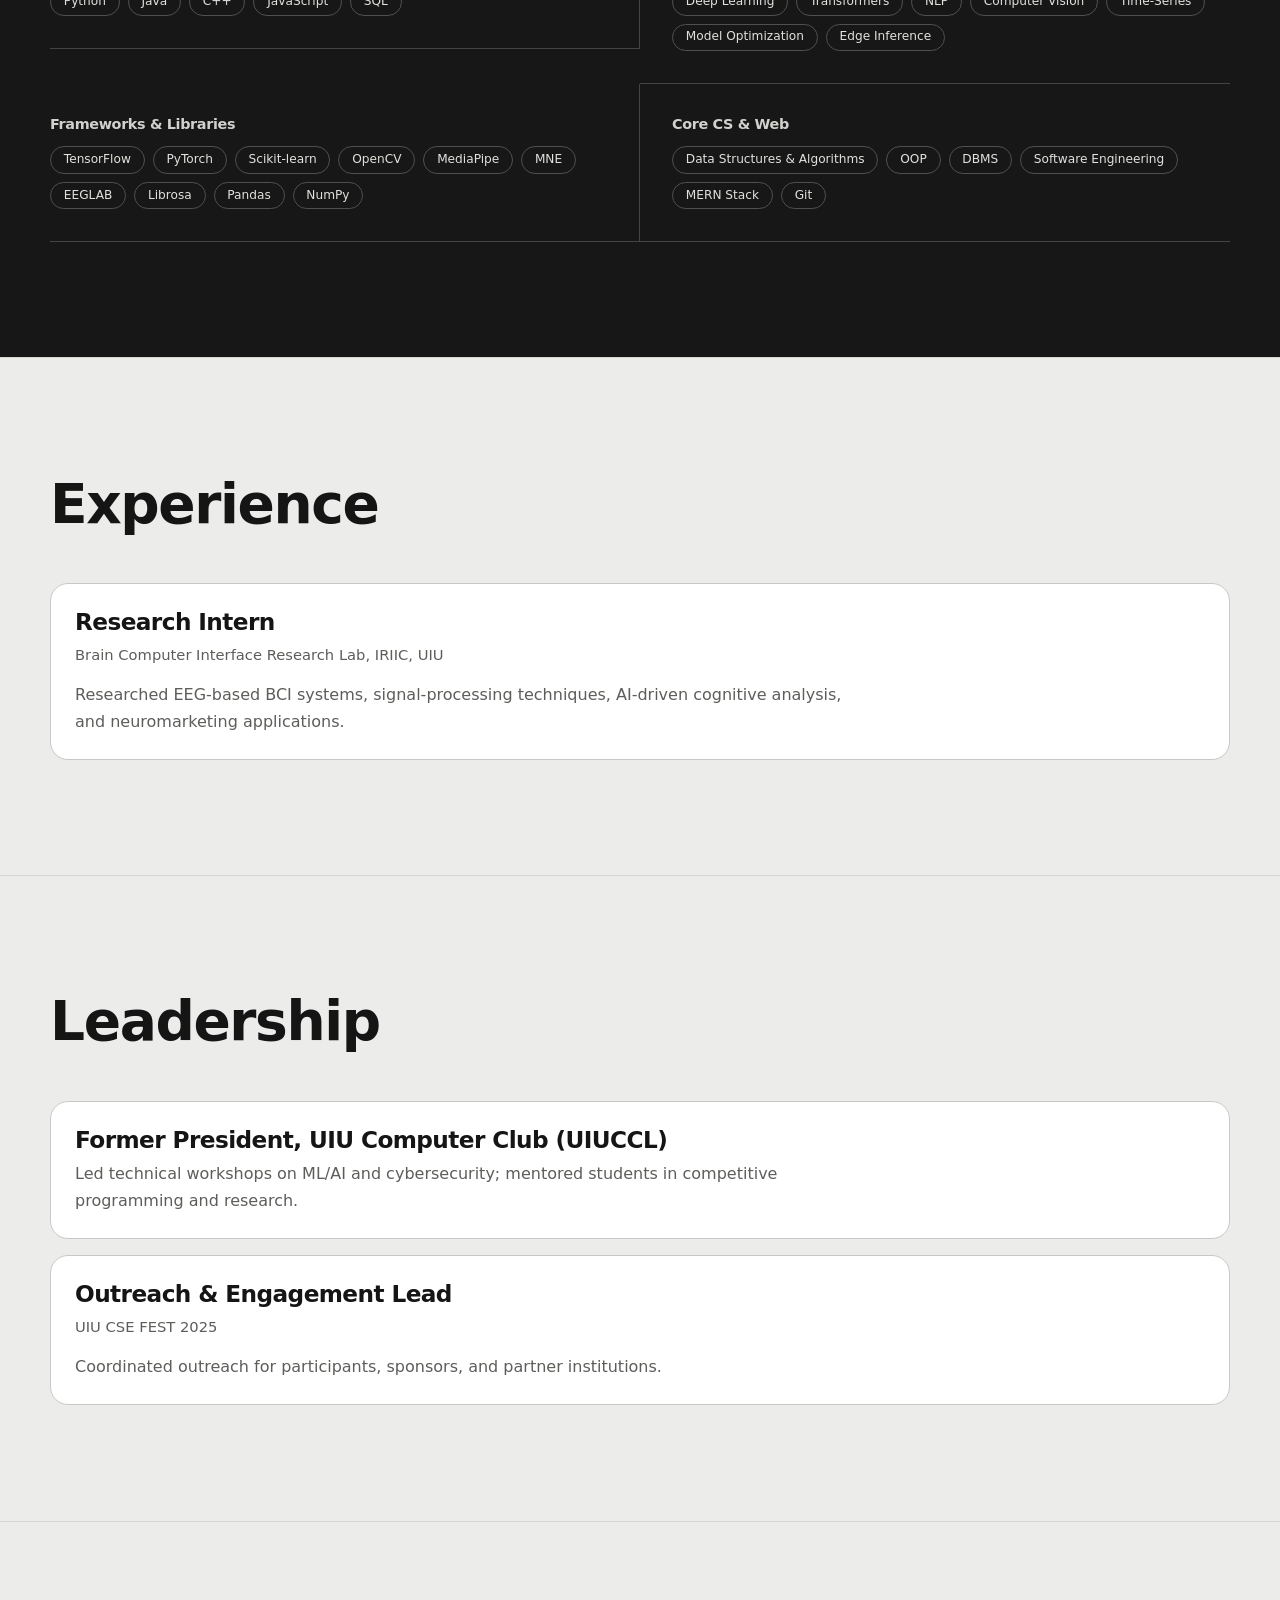
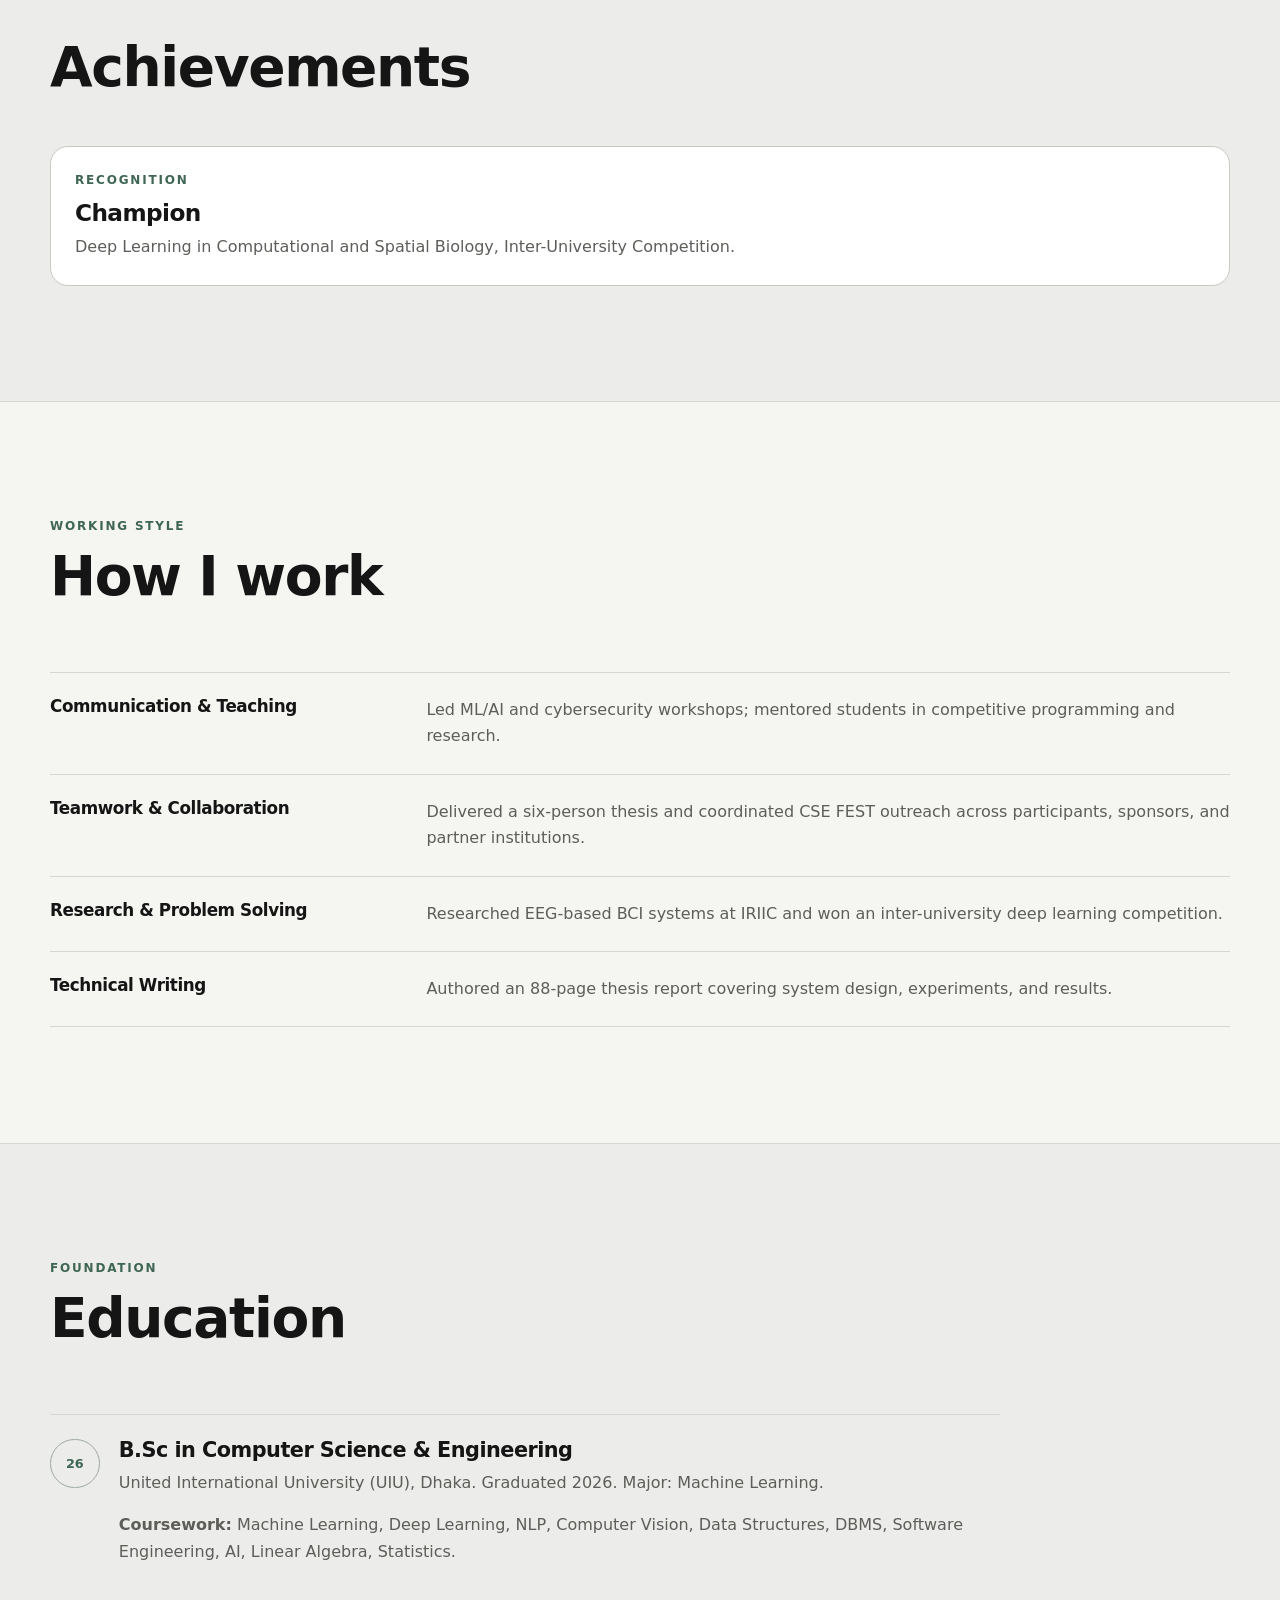
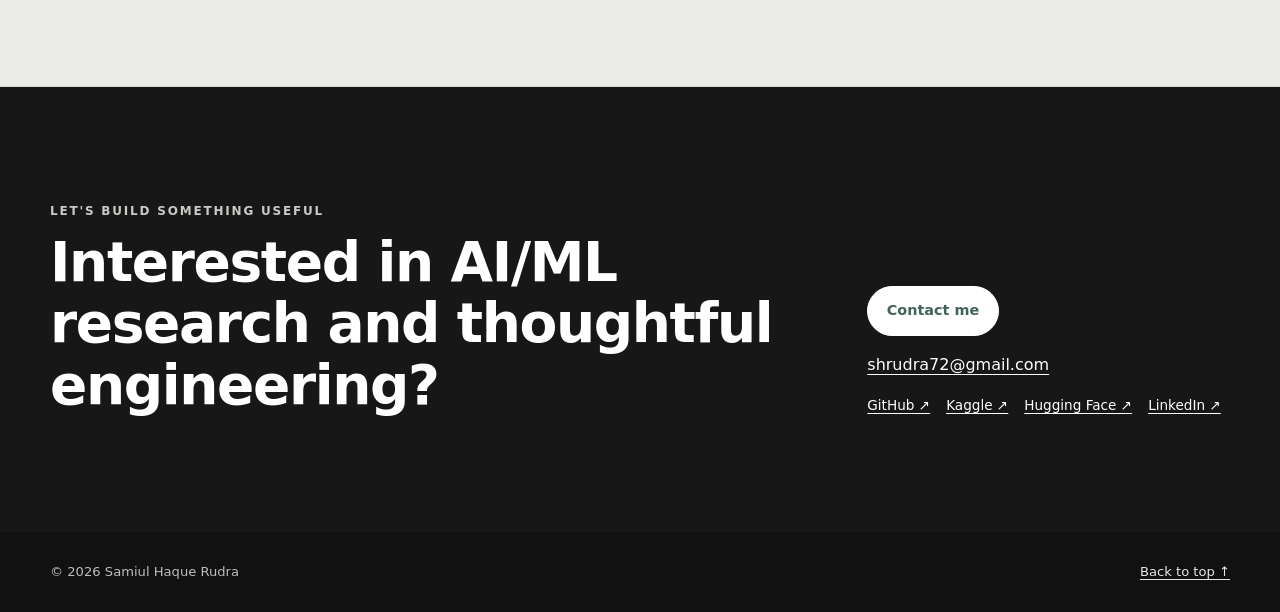
==== commit 31dab0d8: "Update education specialization wording" ====
--- a/index.html
+++ b/index.html
@@ -308,7 +308,7 @@
     <section class="section section-tinted reveal" id="education" aria-labelledby="education-title">
       <div class="container">
         <div class="section-heading"><p class="eyebrow">Foundation</p><h2 id="education-title">Education</h2></div>
-        <article class="compact-card education-card"><span class="award-mark" aria-hidden="true">26</span><div><h3>B.Sc in Computer Science &amp; Engineering</h3><p>United International University (UIU), Dhaka. Graduated 2026. Focus: Machine Learning.</p><p class="coursework"><strong>Coursework:</strong> Machine Learning, Deep Learning, NLP, Computer Vision, Data Structures, DBMS, Software Engineering, AI, Linear Algebra, Statistics.</p></div></article>
+        <article class="compact-card education-card"><span class="award-mark" aria-hidden="true">26</span><div><h3>B.Sc in Computer Science &amp; Engineering</h3><p>United International University (UIU), Dhaka. Graduated 2026. Major: Machine Learning.</p><p class="coursework"><strong>Coursework:</strong> Machine Learning, Deep Learning, NLP, Computer Vision, Data Structures, DBMS, Software Engineering, AI, Linear Algebra, Statistics.</p></div></article>
       </div>
     </section>
 
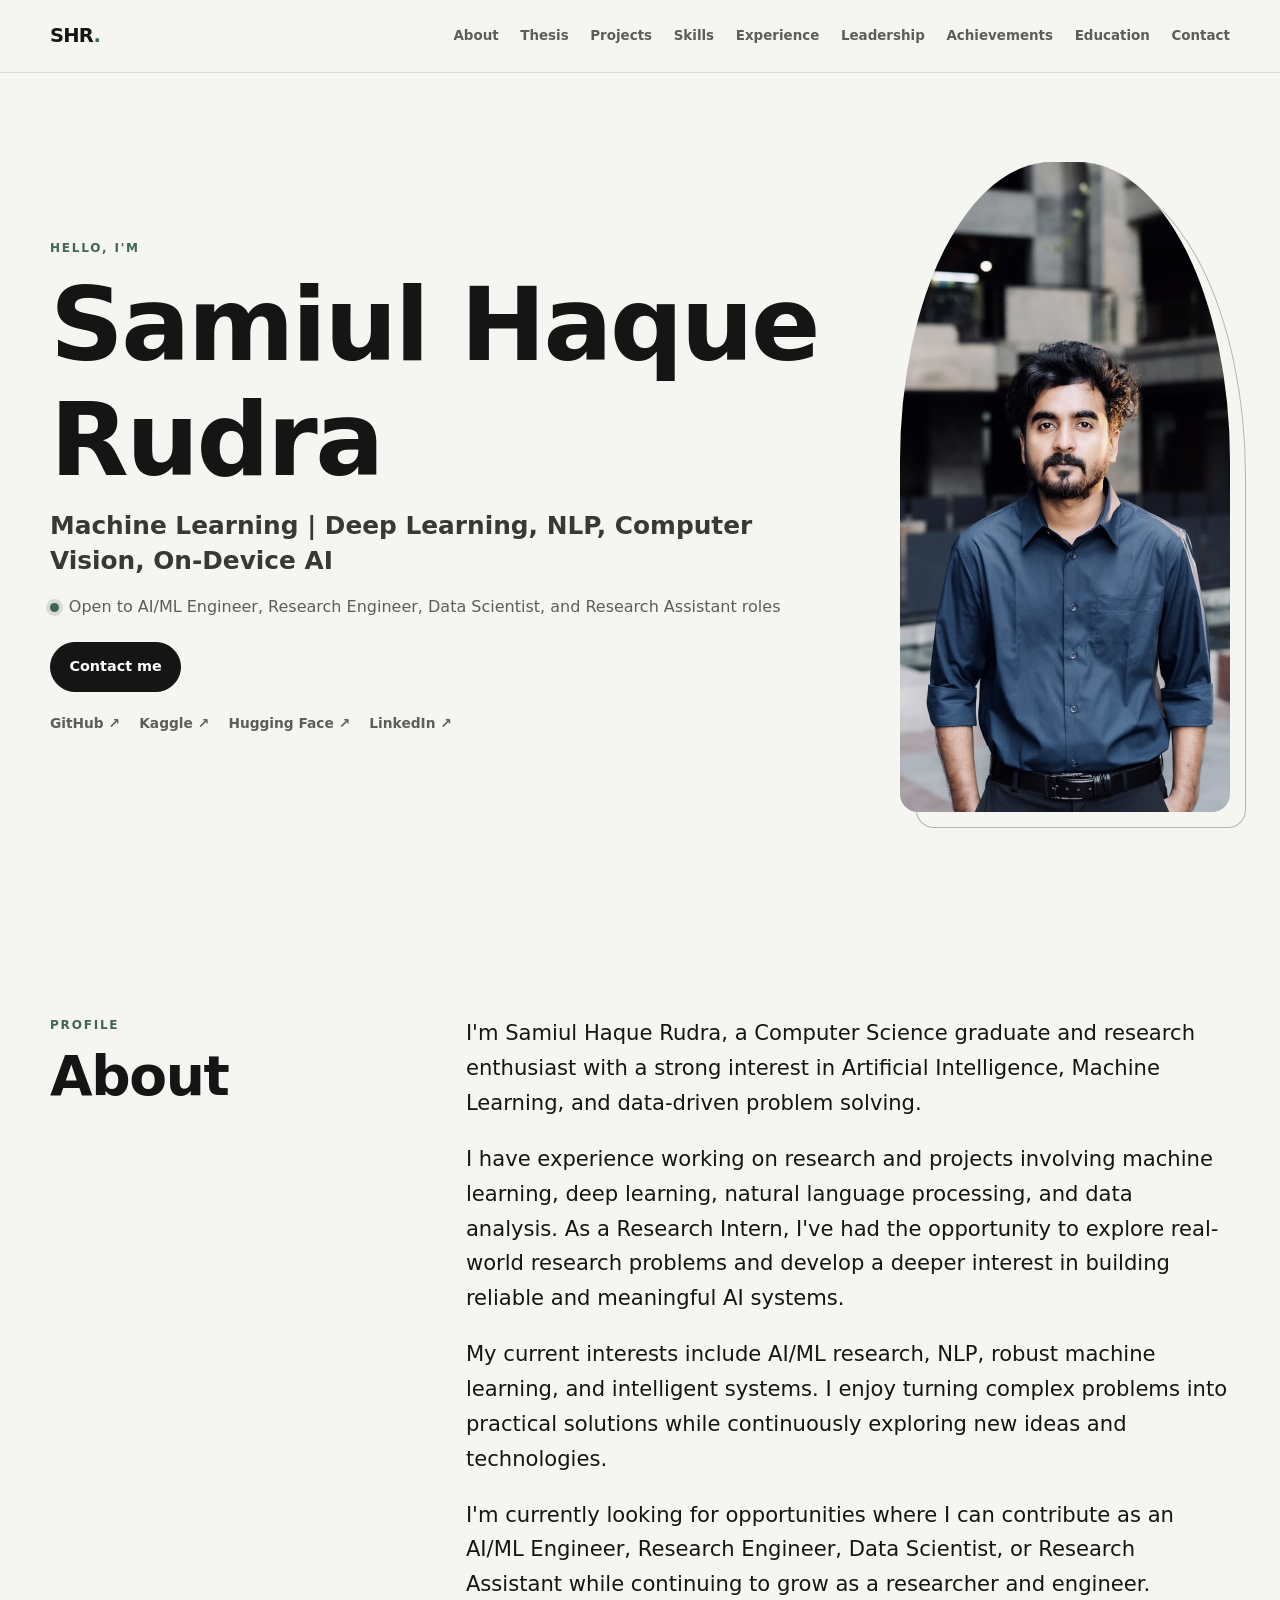
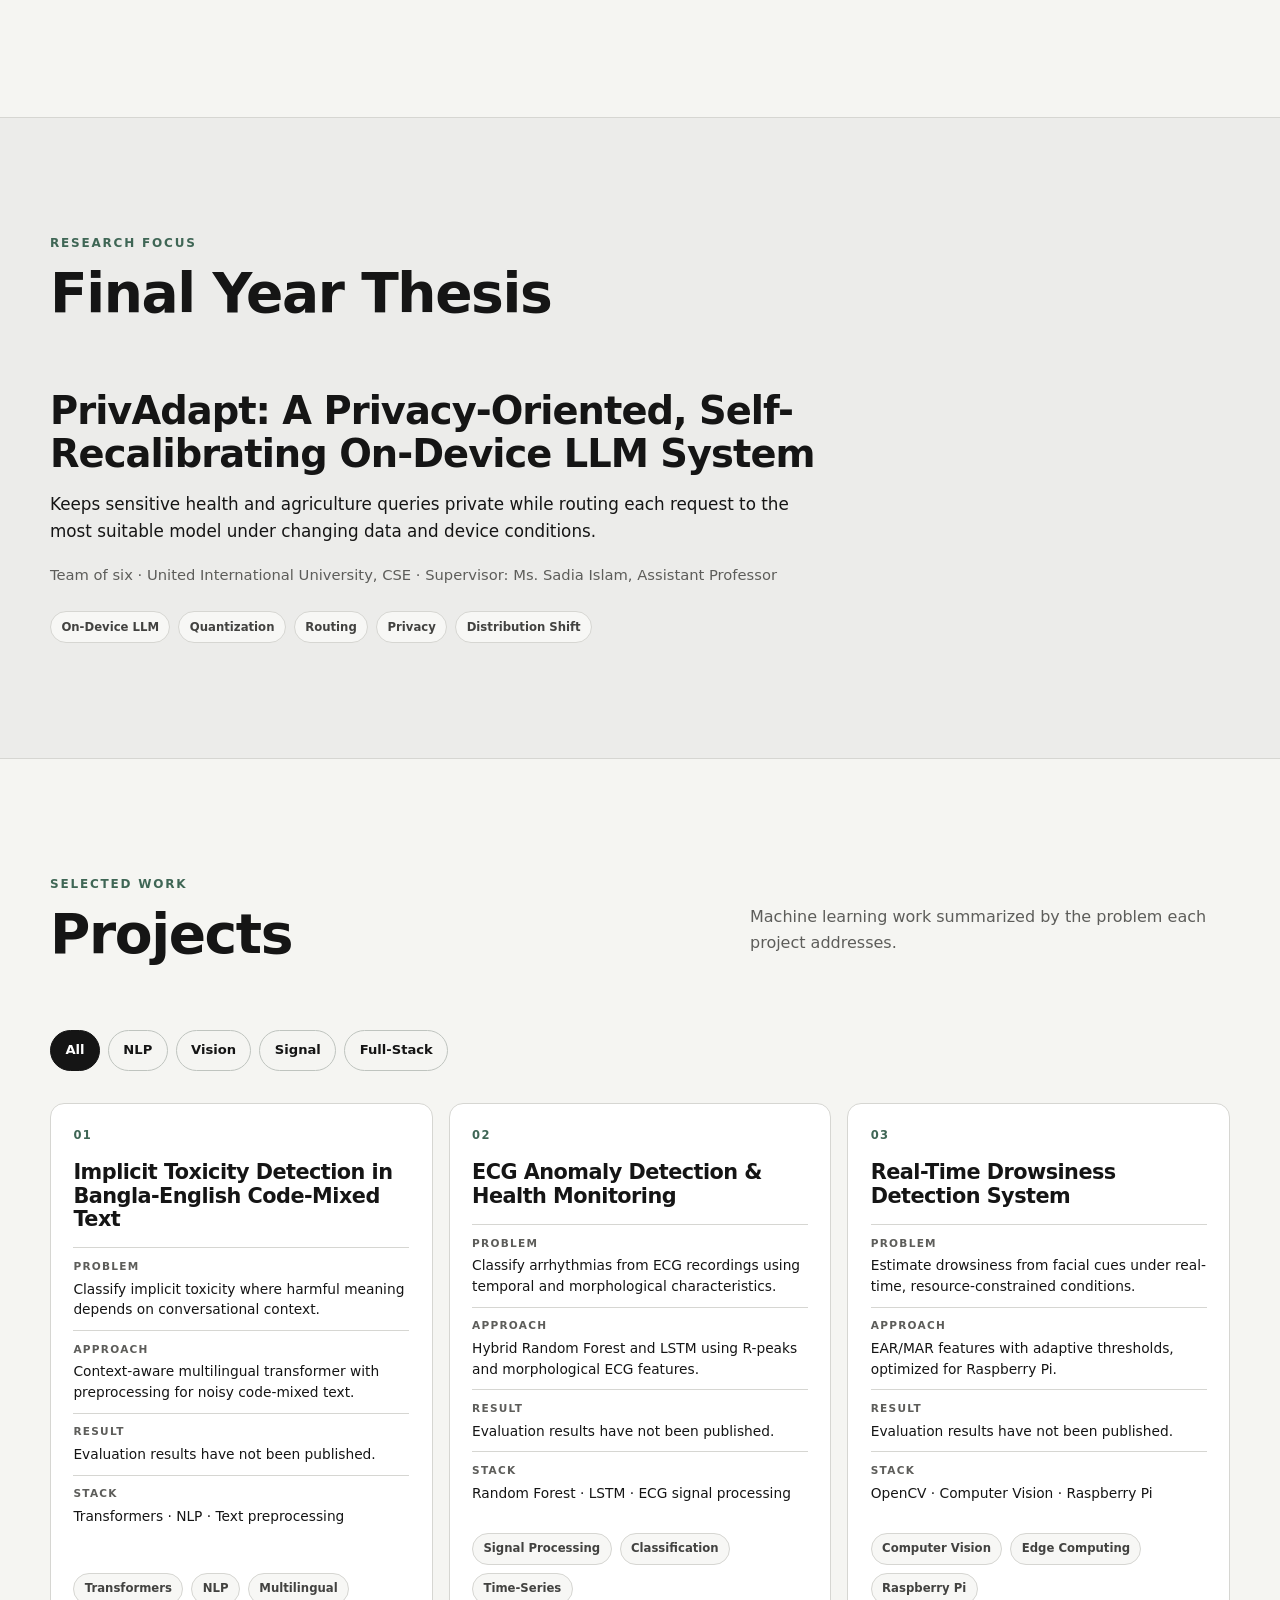
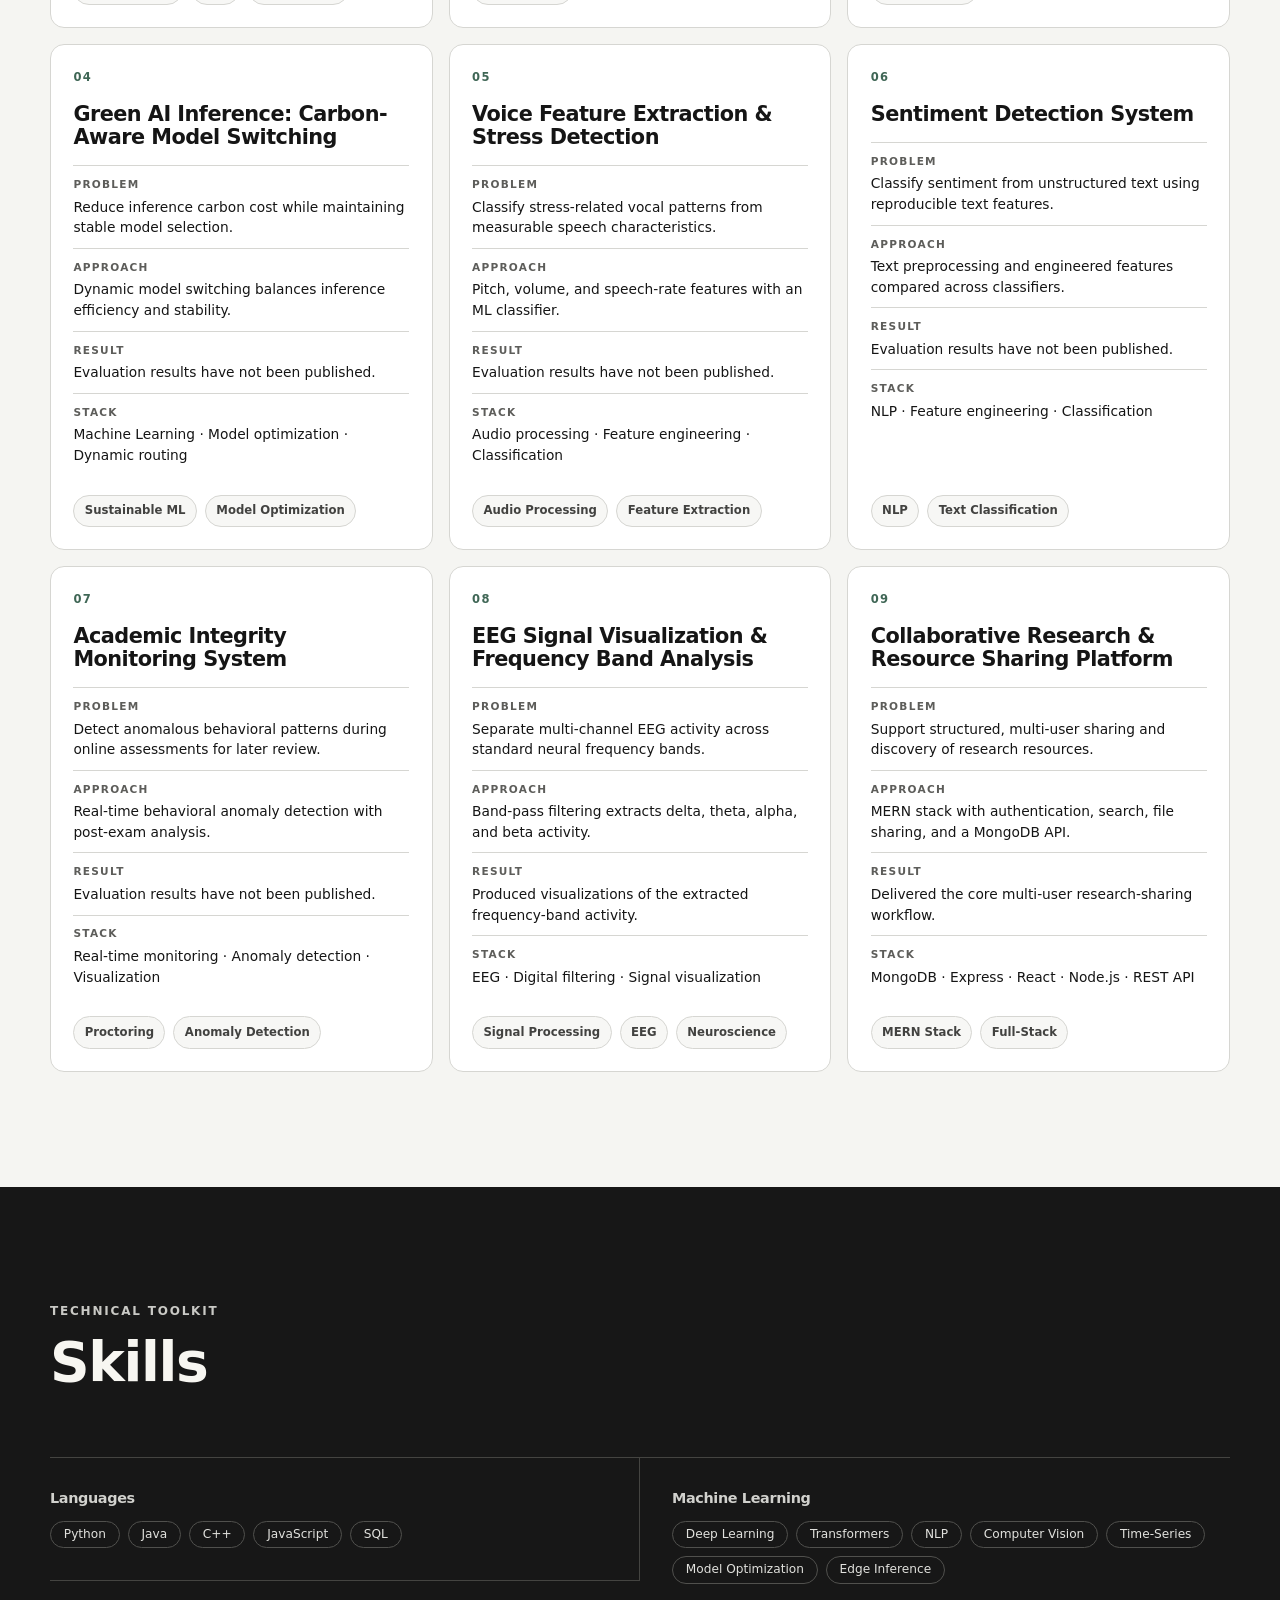
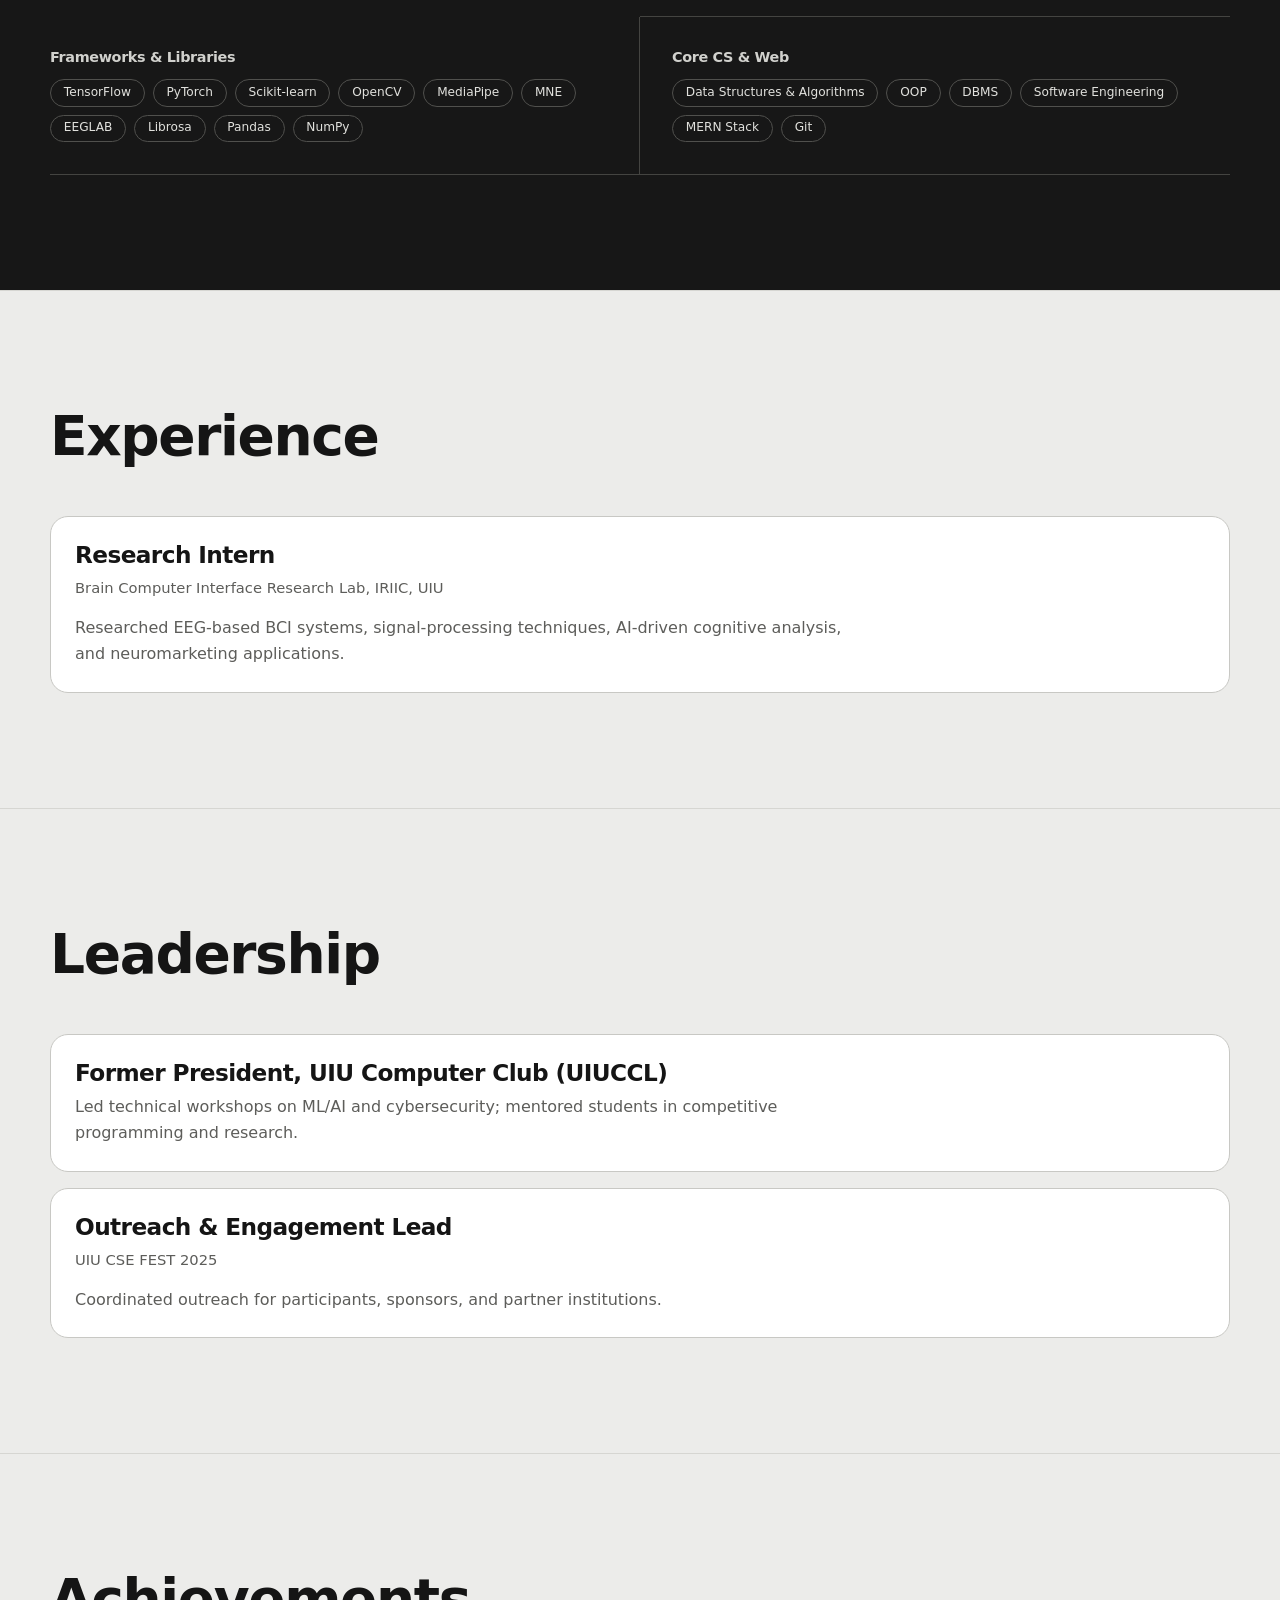
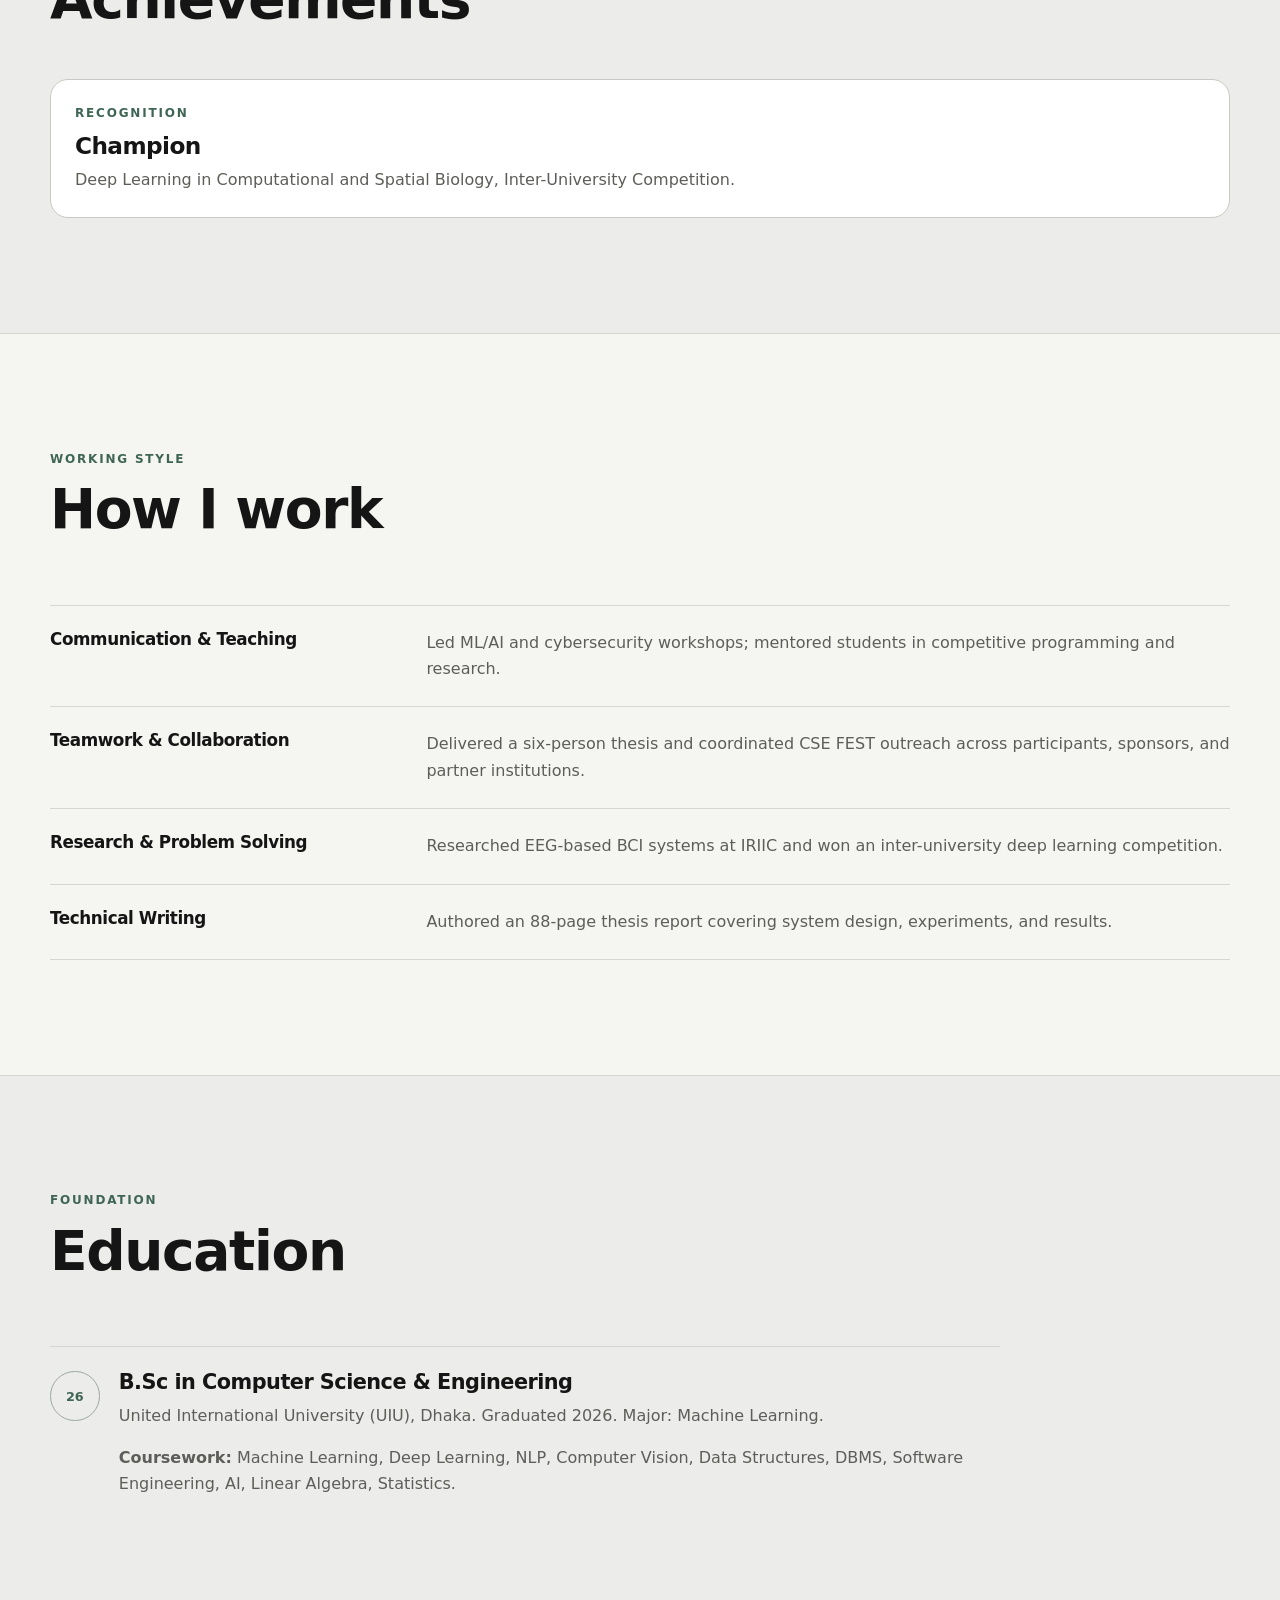
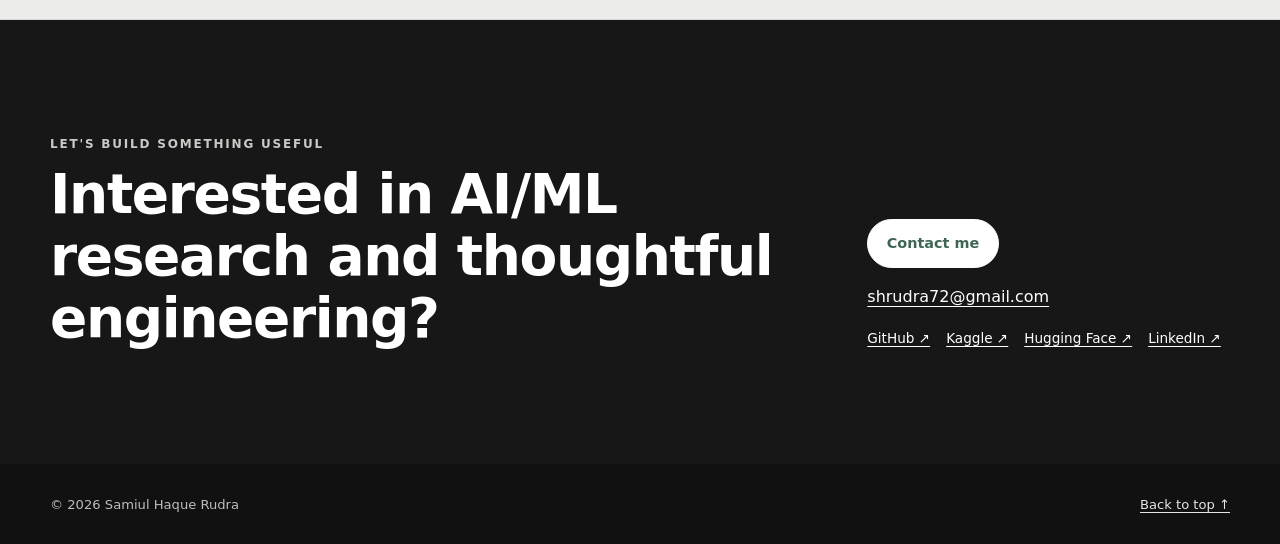
==== commit d26853b6: "Remove thesis metric panel" ====
--- a/index.html
+++ b/index.html
@@ -125,12 +125,6 @@
               <li>On-Device LLM</li><li>Quantization</li><li>Routing</li><li>Privacy</li><li>Distribution Shift</li>
             </ul>
           </div>
-          <dl class="thesis-results" aria-label="Thesis results">
-            <div><dt>96.0%</dt><dd>routing accuracy</dd></div>
-            <div><dt>19.8%</dt><dd>lower routing cost after drift</dd></div>
-            <div><dt>2.23×</dt><dd>speedup with the 1B tier</dd></div>
-            <div><dt>0 / 450</dt><dd>raw-query transmissions</dd></div>
-          </dl>
         </article>
       </div>
     </section>
--- a/styles.css
+++ b/styles.css
@@ -71,13 +71,9 @@
 .about-copy p:last-child { margin-bottom: 0; }
 .tags { display: flex; flex-wrap: wrap; gap: .5rem; padding: 0; margin: 1.5rem 0 0; list-style: none; }
 .tags li { padding: .34rem .65rem; border: 1px solid var(--line); border-radius: 999px; color: #424240; background: #f7f7f5; font-size: .73rem; font-weight: 650; }
-.thesis-feature { display: grid; grid-template-columns: 1.3fr .7fr; gap: clamp(2rem, 5vw, 4rem); }
+.thesis-feature { max-width: 900px; }
 .thesis-summary h3 { max-width: 820px; margin-bottom: 1rem; font-size: clamp(1.55rem, 3vw, 2.7rem); }
 .thesis-summary > p:not(.meta) { max-width: 740px; font-size: 1.05rem; }
-.thesis-results { display: grid; grid-template-columns: 1fr 1fr; align-content: start; margin: 0; border-top: 1px solid #bcc4bd; }
-.thesis-results div { padding: 1rem .7rem 1rem 0; border-bottom: 1px solid #bcc4bd; }
-.thesis-results dt { color: var(--accent-dark); font-size: 1.45rem; font-weight: 790; letter-spacing: -.03em; }
-.thesis-results dd { margin: .2rem 0 0; color: var(--muted); font-size: .78rem; line-height: 1.35; }
 
 .filters { display: flex; flex-wrap: wrap; gap: .5rem; margin-bottom: 2rem; }
 .filter { padding: .55rem .9rem; border: 1px solid #bfc4bf; border-radius: 999px; background: transparent; color: var(--ink); font-size: .82rem; font-weight: 680; cursor: pointer; }
@@ -151,7 +147,6 @@
   .nav-links a.is-active::after { right: auto; bottom: .45rem; left: .75rem; width: 2.5rem; }
   .hero { grid-template-columns: 1fr .48fr; }
   .project-grid { grid-template-columns: 1fr 1fr; }
-  .thesis-feature { grid-template-columns: 1fr; }
 }
 
 @media (max-width: 650px) {
